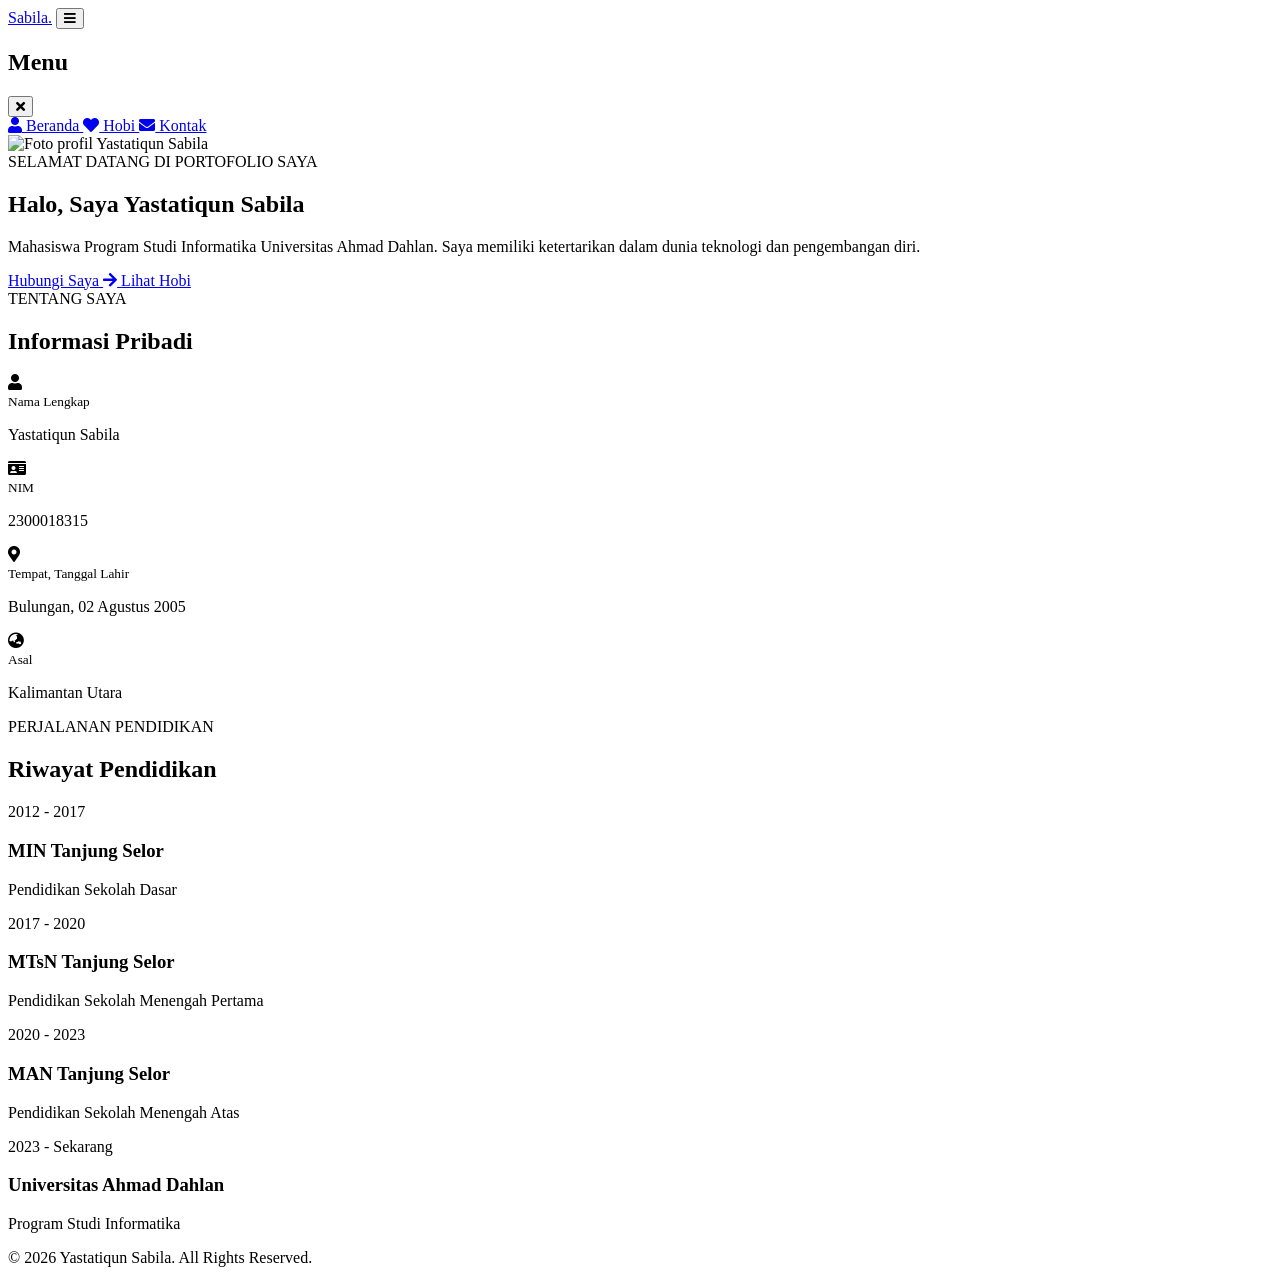
==== index.html @ 9fd05438 "Update index.html" ====
<!DOCTYPE html>
<html lang="id">
<head>
    <meta charset="UTF-8">
    <meta name="viewport" content="width=device-width, initial-scale=1.0">
    <title>Profil | Yastatiqun Sabila</title>
    <link rel="stylesheet" href="css projek.css">
    <link rel="stylesheet" href="https://cdnjs.cloudflare.com/ajax/libs/font-awesome/5.15.4/css/all.min.css">
</head>
<body>

<header class="header">
    <a href="index.html" class="logo">Sabila<span>.</span></a>

    <button class="btn" aria-label="Buka menu">
        <i class="fas fa-bars"></i>
    </button>
</header>

<aside class="sidebar">
    <div class="sidebar-title">
        <h2>Menu</h2>
        <button class="close-btn" aria-label="Tutup menu">
            <i class="fas fa-times"></i>
        </button>
    </div>

    <nav>
        <a href="index.html" class="active">
            <i class="fas fa-user"></i> Beranda
        </a>
        <a href="hobi.html">
            <i class="fas fa-heart"></i> Hobi
        </a>
        <a href="konten1.html">
            <i class="fas fa-envelope"></i> Kontak
        </a>
    </nav>
</aside>

<div class="overlay"></div>

<main class="container">

    <section class="profile-section">

        <div class="profile-image">
            <img src="WhatsApp Image 2024-04-21 at 17.39.31_b780ac91.jpg"
                 alt="Foto profil Yastatiqun Sabila">
        </div>

        <div class="profile-content">
            <span class="subtitle">SELAMAT DATANG DI PORTOFOLIO SAYA</span>

            <h1>Halo, Saya <span>Yastatiqun Sabila</span></h1>

            <p class="description">
                Mahasiswa Program Studi Informatika
                Universitas Ahmad Dahlan.
                Saya memiliki ketertarikan dalam dunia teknologi
                dan pengembangan diri.
            </p>

            <div class="profile-buttons">
                <a href="konten1.html" class="primary-btn">
                    Hubungi Saya <i class="fas fa-arrow-right"></i>
                </a>
                <a href="hobi.html" class="secondary-btn">
                    Lihat Hobi
                </a>
            </div>
        </div>

    </section>

    <section class="about-section">
        <div class="section-heading">
            <span>TENTANG SAYA</span>
            <h2>Informasi Pribadi</h2>
        </div>

        <div class="info-grid">

            <div class="info-card">
                <i class="fas fa-user"></i>
                <div>
                    <small>Nama Lengkap</small>
                    <p>Yastatiqun Sabila</p>
                </div>
            </div>

            <div class="info-card">
                <i class="fas fa-id-card"></i>
                <div>
                    <small>NIM</small>
                    <p>2300018315</p>
                </div>
            </div>

            <div class="info-card">
                <i class="fas fa-map-marker-alt"></i>
                <div>
                    <small>Tempat, Tanggal Lahir</small>
                    <p>Bulungan, 02 Agustus 2005</p>
                </div>
            </div>

            <div class="info-card">
                <i class="fas fa-globe-asia"></i>
                <div>
                    <small>Asal</small>
                    <p>Kalimantan Utara</p>
                </div>
            </div>

        </div>
    </section>

    <section class="education-section">
        <div class="section-heading">
            <span>PERJALANAN PENDIDIKAN</span>
            <h2>Riwayat Pendidikan</h2>
        </div>

        <div class="timeline">

            <div class="timeline-item">
                <span>2012 - 2017</span>
                <h3>MIN Tanjung Selor</h3>
                <p>Pendidikan Sekolah Dasar</p>
            </div>

            <div class="timeline-item">
                <span>2017 - 2020</span>
                <h3>MTsN Tanjung Selor</h3>
                <p>Pendidikan Sekolah Menengah Pertama</p>
            </div>

            <div class="timeline-item">
                <span>2020 - 2023</span>
                <h3>MAN Tanjung Selor</h3>
                <p>Pendidikan Sekolah Menengah Atas</p>
            </div>

            <div class="timeline-item">
                <span>2023 - Sekarang</span>
                <h3>Universitas Ahmad Dahlan</h3>
                <p>Program Studi Informatika</p>
            </div>

        </div>
    </section>

</main>

<footer class="footer">
    <p>© 2026 Yastatiqun Sabila. All Rights Reserved.</p>
</footer>

<script src="projek.js"></script>
</body>
</html>
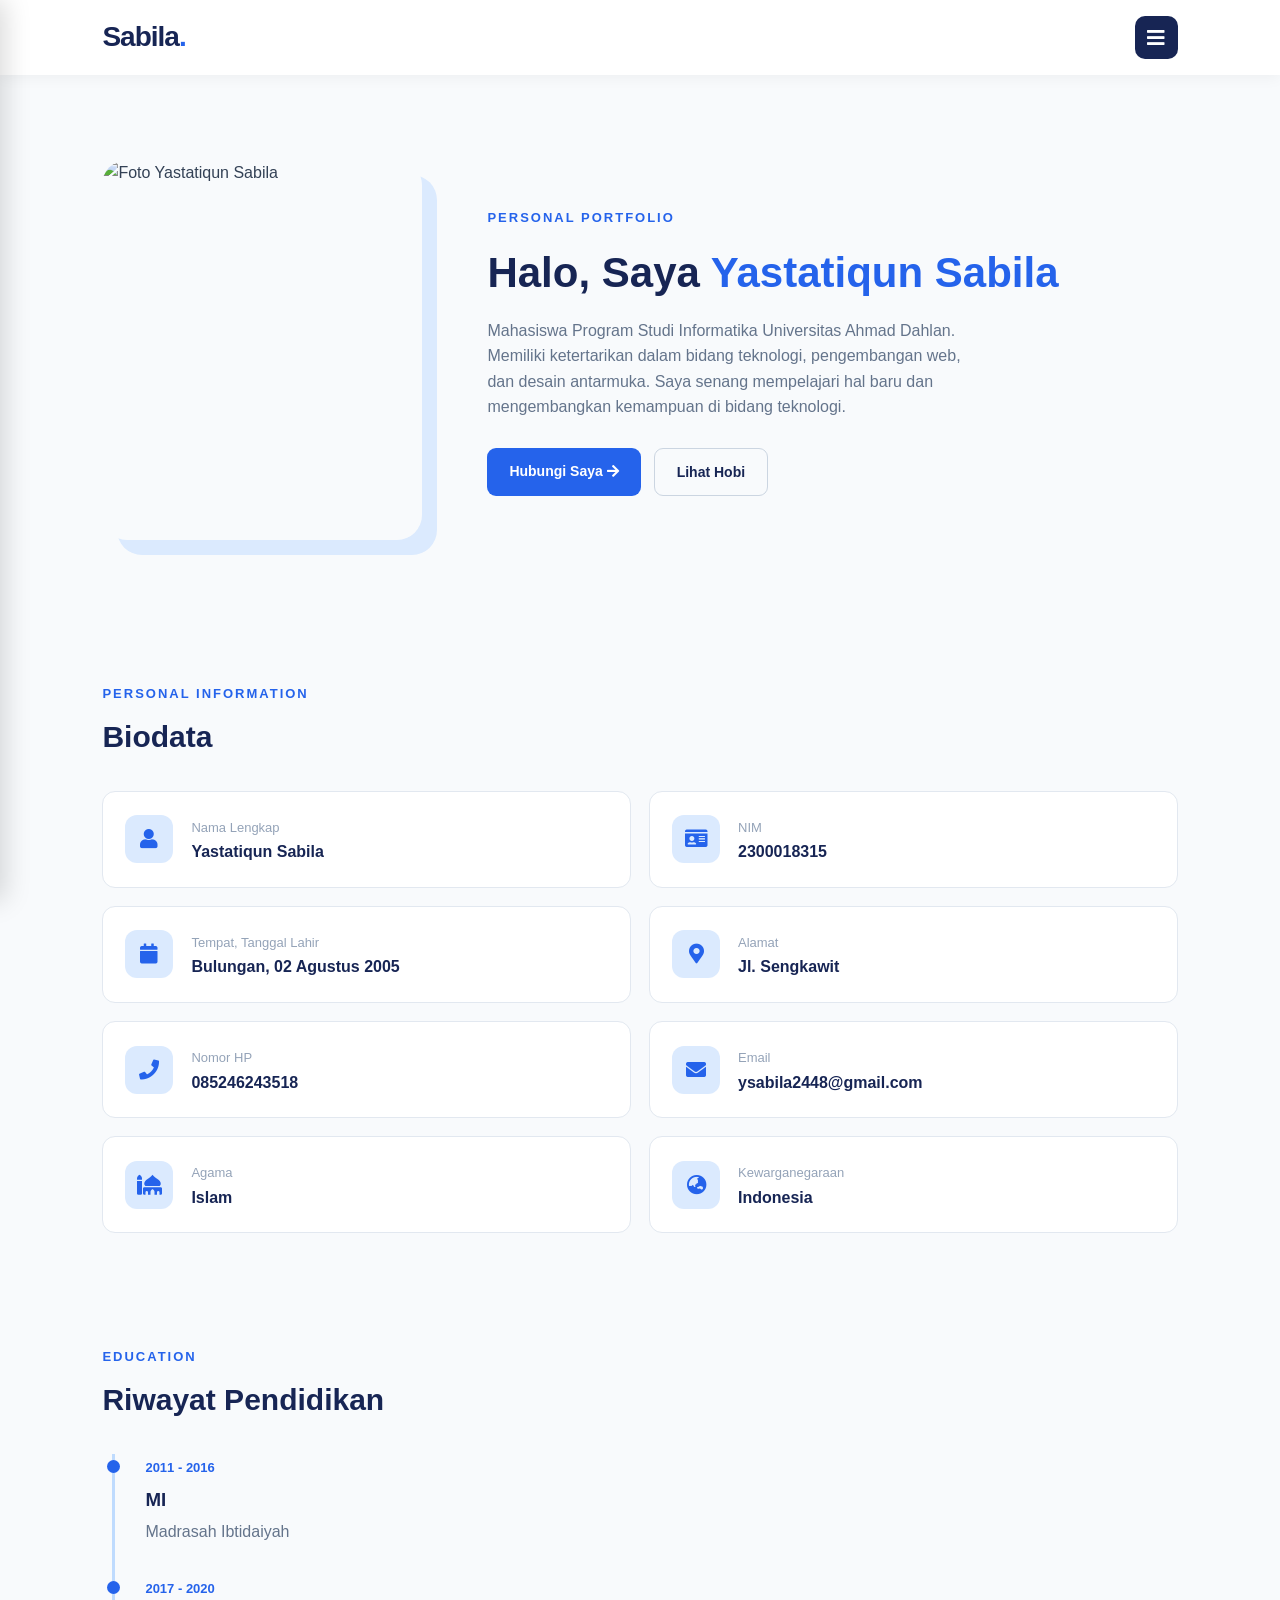
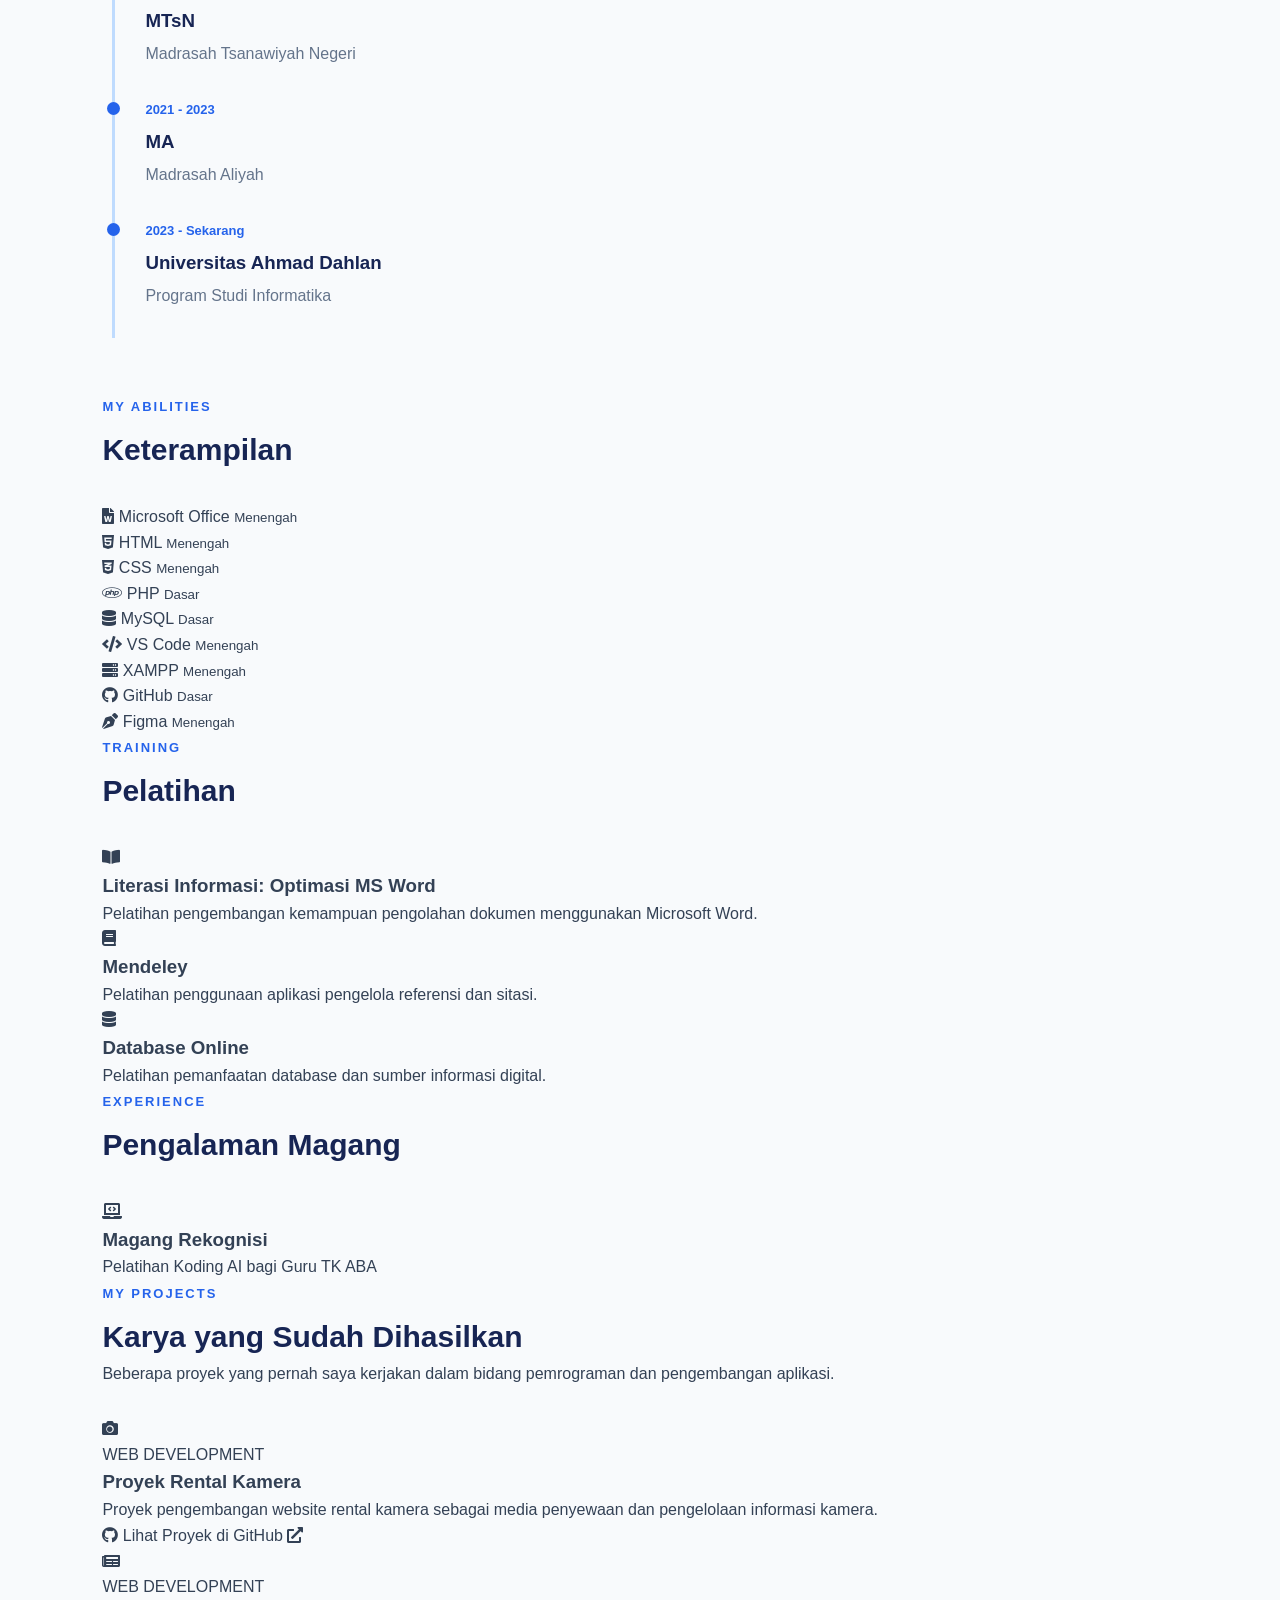
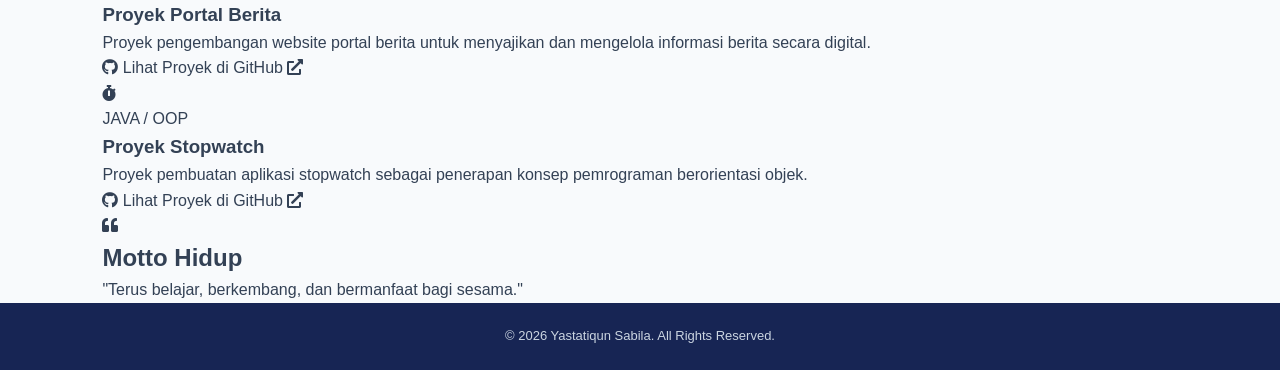
==== commit 88f88fa4: "Update index.html" ====
--- a/index.html
+++ b/index.html
@@ -4,12 +4,14 @@
 <head>
     <meta charset="UTF-8">
     <meta name="viewport" content="width=device-width, initial-scale=1.0">
-    <title>Profil | Yastatiqun Sabila</title>
+    <title>Portofolio | Yastatiqun Sabila</title>
+
     <link rel="stylesheet" href="css projek.css">
     <link rel="stylesheet" href="https://cdnjs.cloudflare.com/ajax/libs/font-awesome/5.15.4/css/all.min.css">
 </head>
 <body>
 
+<!-- HEADER -->
 <header class="header">
     <a href="index.html" class="logo">Sabila<span>.</span></a>
 
@@ -18,6 +20,7 @@
     </button>
 </header>
 
+<!-- SIDEBAR -->
 <aside class="sidebar">
     <div class="sidebar-title">
         <h2>Menu</h2>
@@ -30,9 +33,11 @@
         <a href="index.html" class="active">
             <i class="fas fa-user"></i> Beranda
         </a>
+
         <a href="hobi.html">
             <i class="fas fa-heart"></i> Hobi
         </a>
+
         <a href="konten1.html">
             <i class="fas fa-envelope"></i> Kontak
         </a>
@@ -43,41 +48,48 @@
 
 <main class="container">
 
+    <!-- PROFIL UTAMA -->
     <section class="profile-section">
 
         <div class="profile-image">
             <img src="WhatsApp Image 2024-04-21 at 17.39.31_b780ac91.jpg"
-                 alt="Foto profil Yastatiqun Sabila">
+                 alt="Foto Yastatiqun Sabila">
         </div>
 
         <div class="profile-content">
-            <span class="subtitle">SELAMAT DATANG DI PORTOFOLIO SAYA</span>
+
+            <span class="subtitle">PERSONAL PORTFOLIO</span>
 
             <h1>Halo, Saya <span>Yastatiqun Sabila</span></h1>
 
             <p class="description">
                 Mahasiswa Program Studi Informatika
-                Universitas Ahmad Dahlan.
-                Saya memiliki ketertarikan dalam dunia teknologi
-                dan pengembangan diri.
+                Universitas Ahmad Dahlan. Memiliki ketertarikan
+                dalam bidang teknologi, pengembangan web,
+                dan desain antarmuka. Saya senang mempelajari
+                hal baru dan mengembangkan kemampuan di bidang teknologi.
             </p>
 
             <div class="profile-buttons">
                 <a href="konten1.html" class="primary-btn">
                     Hubungi Saya <i class="fas fa-arrow-right"></i>
                 </a>
+
                 <a href="hobi.html" class="secondary-btn">
                     Lihat Hobi
                 </a>
             </div>
-        </div>
-
-    </section>
-
+
+        </div>
+    </section>
+
+
+    <!-- BIODATA -->
     <section class="about-section">
-        <div class="section-heading">
-            <span>TENTANG SAYA</span>
-            <h2>Informasi Pribadi</h2>
+
+        <div class="section-heading">
+            <span>PERSONAL INFORMATION</span>
+            <h2>Biodata</h2>
         </div>
 
         <div class="info-grid">
@@ -99,7 +111,7 @@
             </div>
 
             <div class="info-card">
-                <i class="fas fa-map-marker-alt"></i>
+                <i class="fas fa-calendar"></i>
                 <div>
                     <small>Tempat, Tanggal Lahir</small>
                     <p>Bulungan, 02 Agustus 2005</p>
@@ -107,40 +119,75 @@
             </div>
 
             <div class="info-card">
+                <i class="fas fa-map-marker-alt"></i>
+                <div>
+                    <small>Alamat</small>
+                    <p>Jl. Sengkawit</p>
+                </div>
+            </div>
+
+            <div class="info-card">
+                <i class="fas fa-phone"></i>
+                <div>
+                    <small>Nomor HP</small>
+                    <p>085246243518</p>
+                </div>
+            </div>
+
+            <div class="info-card">
+                <i class="fas fa-envelope"></i>
+                <div>
+                    <small>Email</small>
+                    <p>ysabila2448@gmail.com</p>
+                </div>
+            </div>
+
+            <div class="info-card">
+                <i class="fas fa-mosque"></i>
+                <div>
+                    <small>Agama</small>
+                    <p>Islam</p>
+                </div>
+            </div>
+
+            <div class="info-card">
                 <i class="fas fa-globe-asia"></i>
                 <div>
-                    <small>Asal</small>
-                    <p>Kalimantan Utara</p>
-                </div>
-            </div>
-
-        </div>
-    </section>
-
+                    <small>Kewarganegaraan</small>
+                    <p>Indonesia</p>
+                </div>
+            </div>
+
+        </div>
+    </section>
+
+
+    <!-- RIWAYAT PENDIDIKAN -->
     <section class="education-section">
-        <div class="section-heading">
-            <span>PERJALANAN PENDIDIKAN</span>
+
+        <div class="section-heading">
+            <span>EDUCATION</span>
             <h2>Riwayat Pendidikan</h2>
         </div>
 
         <div class="timeline">
 
             <div class="timeline-item">
-                <span>2012 - 2017</span>
-                <h3>MIN Tanjung Selor</h3>
-                <p>Pendidikan Sekolah Dasar</p>
+                <span>2011 - 2016</span>
+                <h3>MI</h3>
+                <p>Madrasah Ibtidaiyah</p>
             </div>
 
             <div class="timeline-item">
                 <span>2017 - 2020</span>
-                <h3>MTsN Tanjung Selor</h3>
-                <p>Pendidikan Sekolah Menengah Pertama</p>
+                <h3>MTsN</h3>
+                <p>Madrasah Tsanawiyah Negeri</p>
             </div>
 
             <div class="timeline-item">
-                <span>2020 - 2023</span>
-                <h3>MAN Tanjung Selor</h3>
-                <p>Pendidikan Sekolah Menengah Atas</p>
+                <span>2021 - 2023</span>
+                <h3>MA</h3>
+                <p>Madrasah Aliyah</p>
             </div>
 
             <div class="timeline-item">
@@ -152,12 +199,280 @@
         </div>
     </section>
 
+
+    <!-- KETERAMPILAN -->
+    <section class="cv-section">
+
+        <div class="section-heading">
+            <span>MY ABILITIES</span>
+            <h2>Keterampilan</h2>
+        </div>
+
+        <div class="skill-grid">
+
+            <div class="skill-item">
+                <i class="fas fa-file-word"></i>
+                <span>Microsoft Office</span>
+                <small>Menengah</small>
+            </div>
+
+            <div class="skill-item">
+                <i class="fab fa-html5"></i>
+                <span>HTML</span>
+                <small>Menengah</small>
+            </div>
+
+            <div class="skill-item">
+                <i class="fab fa-css3-alt"></i>
+                <span>CSS</span>
+                <small>Menengah</small>
+            </div>
+
+            <div class="skill-item">
+                <i class="fab fa-php"></i>
+                <span>PHP</span>
+                <small>Dasar</small>
+            </div>
+
+            <div class="skill-item">
+                <i class="fas fa-database"></i>
+                <span>MySQL</span>
+                <small>Dasar</small>
+            </div>
+
+            <div class="skill-item">
+                <i class="fas fa-code"></i>
+                <span>VS Code</span>
+                <small>Menengah</small>
+            </div>
+
+            <div class="skill-item">
+                <i class="fas fa-server"></i>
+                <span>XAMPP</span>
+                <small>Menengah</small>
+            </div>
+
+            <div class="skill-item">
+                <i class="fab fa-github"></i>
+                <span>GitHub</span>
+                <small>Dasar</small>
+            </div>
+
+            <div class="skill-item">
+                <i class="fas fa-pen-nib"></i>
+                <span>Figma</span>
+                <small>Menengah</small>
+            </div>
+
+        </div>
+    </section>
+
+
+    <!-- PELATIHAN -->
+    <section class="cv-section">
+
+        <div class="section-heading">
+            <span>TRAINING</span>
+            <h2>Pelatihan</h2>
+        </div>
+
+        <div class="experience-list">
+
+            <div class="experience-card">
+                <i class="fas fa-book-open"></i>
+                <div>
+                    <h3>Literasi Informasi: Optimasi MS Word</h3>
+                    <p>
+                        Pelatihan pengembangan kemampuan
+                        pengolahan dokumen menggunakan Microsoft Word.
+                    </p>
+                </div>
+            </div>
+
+            <div class="experience-card">
+                <i class="fas fa-book"></i>
+                <div>
+                    <h3>Mendeley</h3>
+                    <p>
+                        Pelatihan penggunaan aplikasi pengelola
+                        referensi dan sitasi.
+                    </p>
+                </div>
+            </div>
+
+            <div class="experience-card">
+                <i class="fas fa-database"></i>
+                <div>
+                    <h3>Database Online</h3>
+                    <p>
+                        Pelatihan pemanfaatan database
+                        dan sumber informasi digital.
+                    </p>
+                </div>
+            </div>
+
+        </div>
+    </section>
+
+
+    <!-- PENGALAMAN MAGANG -->
+    <section class="cv-section">
+
+        <div class="section-heading">
+            <span>EXPERIENCE</span>
+            <h2>Pengalaman Magang</h2>
+        </div>
+
+        <div class="experience-card">
+            <i class="fas fa-laptop-code"></i>
+
+            <div>
+                <h3>Magang Rekognisi</h3>
+                <p>Pelatihan Koding AI bagi Guru TK ABA</p>
+            </div>
+        </div>
+
+    </section>
+
+
+    <!-- KARYA DAN PROYEK -->
+    <section class="cv-section">
+
+        <div class="section-heading">
+            <span>MY PROJECTS</span>
+            <h2>Karya yang Sudah Dihasilkan</h2>
+            <p>
+                Beberapa proyek yang pernah saya kerjakan
+                dalam bidang pemrograman dan pengembangan aplikasi.
+            </p>
+        </div>
+
+        <div class="project-grid">
+
+            <!-- RENTAL KAMERA -->
+            <div class="project-card">
+
+                <div class="project-icon">
+                    <i class="fas fa-camera"></i>
+                </div>
+
+                <span class="project-category">
+                    WEB DEVELOPMENT
+                </span>
+
+                <h3>Proyek Rental Kamera</h3>
+
+                <p>
+                    Proyek pengembangan website rental kamera
+                    sebagai media penyewaan dan pengelolaan
+                    informasi kamera.
+                </p>
+
+                <a href="https://github.com/Sabila2884/PROJEK_RENTAL_KAMERA_RESPONSIPWEB.git"
+                   target="_blank"
+                   rel="noopener noreferrer"
+                   class="project-link">
+
+                    <i class="fab fa-github"></i>
+                    Lihat Proyek di GitHub
+                    <i class="fas fa-external-link-alt"></i>
+
+                </a>
+
+            </div>
+
+
+            <!-- PORTAL BERITA -->
+            <div class="project-card">
+
+                <div class="project-icon">
+                    <i class="fas fa-newspaper"></i>
+                </div>
+
+                <span class="project-category">
+                    WEB DEVELOPMENT
+                </span>
+
+                <h3>Proyek Portal Berita</h3>
+
+                <p>
+                    Proyek pengembangan website portal berita
+                    untuk menyajikan dan mengelola informasi
+                    berita secara digital.
+                </p>
+
+                <a href="https://github.com/Sabila2884/PROJEK_PORTAL_BERITA-RESPONSI_PWD-.git"
+                   target="_blank"
+                   rel="noopener noreferrer"
+                   class="project-link">
+
+                    <i class="fab fa-github"></i>
+                    Lihat Proyek di GitHub
+                    <i class="fas fa-external-link-alt"></i>
+
+                </a>
+
+            </div>
+
+
+            <!-- STOPWATCH -->
+            <div class="project-card">
+
+                <div class="project-icon">
+                    <i class="fas fa-stopwatch"></i>
+                </div>
+
+                <span class="project-category">
+                    JAVA / OOP
+                </span>
+
+                <h3>Proyek Stopwatch</h3>
+
+                <p>
+                    Proyek pembuatan aplikasi stopwatch
+                    sebagai penerapan konsep pemrograman
+                    berorientasi objek.
+                </p>
+
+                <a href="https://github.com/Sabila2884/Tugas-Projek-PBO_Yastatiqun-Sabila_2300018315.git"
+                   target="_blank"
+                   rel="noopener noreferrer"
+                   class="project-link">
+
+                    <i class="fab fa-github"></i>
+                    Lihat Proyek di GitHub
+                    <i class="fas fa-external-link-alt"></i>
+
+                </a>
+
+            </div>
+
+        </div>
+    </section>
+
+
+    <!-- MOTTO HIDUP -->
+    <section class="motto-section">
+
+        <i class="fas fa-quote-left"></i>
+
+        <h2>Motto Hidup</h2>
+
+        <p>
+            "Terus belajar, berkembang, dan bermanfaat bagi sesama."
+        </p>
+
+    </section>
+
 </main>
 
+
+<!-- FOOTER -->
 <footer class="footer">
     <p>© 2026 Yastatiqun Sabila. All Rights Reserved.</p>
 </footer>
 
 <script src="projek.js"></script>
+
 </body>
 </html>
--- a/css projek.css
+++ b/css projek.css
@@ -0,0 +1,612 @@
+
+/* =========================
+   GLOBAL STYLE
+========================= */
+
+* {
+    margin: 0;
+    padding: 0;
+    box-sizing: border-box;
+}
+
+html {
+    scroll-behavior: smooth;
+}
+
+body {
+    font-family: 'Segoe UI', Arial, sans-serif;
+    background: #f8fafc;
+    color: #334155;
+    line-height: 1.6;
+}
+
+a {
+    text-decoration: none;
+    color: inherit;
+}
+
+button {
+    font: inherit;
+}
+
+/* =========================
+   HEADER
+========================= */
+
+.header {
+    width: 100%;
+    height: 75px;
+    padding: 0 8%;
+    display: flex;
+    justify-content: space-between;
+    align-items: center;
+    background: #ffffff;
+    box-shadow: 0 2px 15px rgba(0,0,0,0.05);
+    position: sticky;
+    top: 0;
+    z-index: 100;
+}
+
+.logo {
+    font-size: 28px;
+    font-weight: 800;
+    color: #172554;
+    letter-spacing: -1px;
+}
+
+.logo span {
+    color: #2563eb;
+}
+
+.btn {
+    width: 43px;
+    height: 43px;
+    border: none;
+    border-radius: 10px;
+    background: #172554;
+    color: white;
+    font-size: 20px;
+    cursor: pointer;
+    transition: 0.3s;
+}
+
+.btn:hover {
+    background: #2563eb;
+}
+
+/* =========================
+   SIDEBAR
+========================= */
+
+.sidebar {
+    position: fixed;
+    top: 0;
+    left: -280px;
+    width: 280px;
+    height: 100vh;
+    background: #172554;
+    color: white;
+    z-index: 200;
+    padding: 30px 22px;
+    transition: 0.35s ease;
+    box-shadow: 5px 0 25px rgba(0,0,0,0.15);
+}
+
+.sidebar.show {
+    left: 0;
+}
+
+.sidebar-title {
+    display: flex;
+    justify-content: space-between;
+    align-items: center;
+    margin-bottom: 40px;
+}
+
+.sidebar-title h2 {
+    font-size: 24px;
+}
+
+.close-btn {
+    border: none;
+    background: transparent;
+    color: white;
+    font-size: 23px;
+    cursor: pointer;
+}
+
+.sidebar nav {
+    display: flex;
+    flex-direction: column;
+    gap: 12px;
+}
+
+.sidebar nav a {
+    padding: 14px 16px;
+    border-radius: 10px;
+    color: #dbeafe;
+    font-size: 16px;
+    transition: 0.3s;
+}
+
+.sidebar nav a i {
+    width: 28px;
+}
+
+.sidebar nav a:hover,
+.sidebar nav a.active {
+    background: #2563eb;
+    color: white;
+}
+
+.overlay {
+    position: fixed;
+    inset: 0;
+    background: rgba(15,23,42,0.5);
+    z-index: 150;
+    opacity: 0;
+    visibility: hidden;
+    transition: 0.3s;
+}
+
+.overlay.show {
+    opacity: 1;
+    visibility: visible;
+}
+
+/* =========================
+   MAIN CONTAINER
+========================= */
+
+.container {
+    max-width: 1150px;
+    width: 84%;
+    margin: auto;
+    min-height: calc(100vh - 145px);
+}
+
+/* =========================
+   PROFILE
+========================= */
+
+.profile-section {
+    display: flex;
+    align-items: center;
+    gap: 65px;
+    padding: 85px 0;
+}
+
+.profile-image {
+    width: 320px;
+    height: 380px;
+    flex-shrink: 0;
+    border-radius: 25px;
+    overflow: hidden;
+    box-shadow: 15px 15px 0 #dbeafe;
+}
+
+.profile-image img {
+    width: 100%;
+    height: 100%;
+    object-fit: cover;
+    object-position: center;
+}
+
+.subtitle,
+.section-heading span,
+.page-heading span {
+    font-size: 13px;
+    font-weight: 700;
+    letter-spacing: 2px;
+    color: #2563eb;
+}
+
+.profile-content h1 {
+    font-size: 42px;
+    color: #172554;
+    line-height: 1.25;
+    margin: 18px 0;
+}
+
+.profile-content h1 span {
+    color: #2563eb;
+}
+
+.description {
+    color: #64748b;
+    font-size: 16px;
+    max-width: 500px;
+    margin-bottom: 28px;
+}
+
+.profile-buttons {
+    display: flex;
+    gap: 13px;
+    flex-wrap: wrap;
+}
+
+.primary-btn,
+.secondary-btn {
+    padding: 12px 22px;
+    border-radius: 9px;
+    font-size: 14px;
+    font-weight: 600;
+    transition: 0.3s;
+}
+
+.primary-btn {
+    background: #2563eb;
+    color: white;
+}
+
+.primary-btn:hover {
+    background: #172554;
+    transform: translateY(-3px);
+}
+
+.secondary-btn {
+    border: 1px solid #cbd5e1;
+    color: #172554;
+}
+
+.secondary-btn:hover {
+    background: #dbeafe;
+}
+
+/* =========================
+   ABOUT / INFORMATION
+========================= */
+
+.about-section,
+.education-section {
+    padding: 55px 0;
+}
+
+.section-heading {
+    margin-bottom: 30px;
+}
+
+.section-heading h2 {
+    color: #172554;
+    font-size: 30px;
+    margin-top: 7px;
+}
+
+.info-grid {
+    display: grid;
+    grid-template-columns: repeat(2, 1fr);
+    gap: 18px;
+}
+
+.info-card {
+    background: white;
+    border: 1px solid #e2e8f0;
+    border-radius: 13px;
+    padding: 22px;
+    display: flex;
+    align-items: center;
+    gap: 18px;
+    transition: 0.3s;
+}
+
+.info-card:hover {
+    transform: translateY(-4px);
+    box-shadow: 0 8px 25px rgba(0,0,0,0.06);
+}
+
+.info-card i {
+    width: 48px;
+    height: 48px;
+    background: #dbeafe;
+    color: #2563eb;
+    display: flex;
+    align-items: center;
+    justify-content: center;
+    border-radius: 12px;
+    font-size: 20px;
+    flex-shrink: 0;
+}
+
+.info-card small {
+    color: #94a3b8;
+    font-size: 13px;
+}
+
+.info-card p {
+    color: #172554;
+    font-weight: 600;
+}
+
+/* =========================
+   EDUCATION TIMELINE
+========================= */
+
+.timeline {
+    border-left: 3px solid #bfdbfe;
+    margin-left: 10px;
+    padding-left: 30px;
+}
+
+.timeline-item {
+    position: relative;
+    padding-bottom: 30px;
+}
+
+.timeline-item::before {
+    content: "";
+    position: absolute;
+    width: 13px;
+    height: 13px;
+    background: #2563eb;
+    border-radius: 50%;
+    left: -38px;
+    top: 6px;
+}
+
+.timeline-item span {
+    color: #2563eb;
+    font-size: 13px;
+    font-weight: 700;
+}
+
+.timeline-item h3 {
+    color: #172554;
+    margin: 5px 0;
+}
+
+.timeline-item p {
+    color: #64748b;
+}
+
+/* =========================
+   PAGE HEADING
+========================= */
+
+.page-heading {
+    text-align: center;
+    padding: 75px 0 45px;
+}
+
+.page-heading h1 {
+    font-size: 38px;
+    color: #172554;
+    margin: 10px 0;
+}
+
+.page-heading p {
+    color: #64748b;
+    max-width: 550px;
+    margin: auto;
+}
+
+/* =========================
+   HOBBY CARDS
+========================= */
+
+.hobby-grid {
+    display: grid;
+    grid-template-columns: repeat(2, 1fr);
+    gap: 25px;
+    padding-bottom: 70px;
+}
+
+.hobby-card {
+    background: white;
+    border-radius: 16px;
+    overflow: hidden;
+    border: 1px solid #e2e8f0;
+    transition: 0.3s;
+}
+
+.hobby-card:hover {
+    transform: translateY(-7px);
+    box-shadow: 0 15px 30px rgba(0,0,0,0.08);
+}
+
+.hobby-card img {
+    width: 100%;
+    height: 240px;
+    object-fit: cover;
+    display: block;
+}
+
+.hobby-content {
+    padding: 24px;
+}
+
+.hobby-content span {
+    color: #2563eb;
+    font-size: 13px;
+    font-weight: 700;
+}
+
+.hobby-content h2 {
+    color: #172554;
+    font-size: 22px;
+    margin: 8px 0;
+}
+
+.hobby-content p {
+    color: #64748b;
+    font-size: 14px;
+    margin-bottom: 18px;
+}
+
+.card-link {
+    color: #2563eb;
+    font-size: 14px;
+    font-weight: 600;
+}
+
+.card-link i {
+    margin-left: 6px;
+}
+
+/* =========================
+   CONTACT
+========================= */
+
+.contact-section {
+    padding-bottom: 100px;
+}
+
+.contact-grid {
+    display: grid;
+    grid-template-columns: repeat(2, 1fr);
+    gap: 25px;
+    max-width: 850px;
+    margin: 20px auto;
+}
+
+.contact-card {
+    background: white;
+    padding: 30px;
+    border-radius: 16px;
+    border: 1px solid #e2e8f0;
+    display: flex;
+    align-items: center;
+    gap: 20px;
+    transition: 0.3s;
+}
+
+.contact-card:hover {
+    transform: translateY(-6px);
+    box-shadow: 0 12px 30px rgba(0,0,0,0.07);
+}
+
+.contact-icon {
+    width: 65px;
+    height: 65px;
+    border-radius: 15px;
+    display: flex;
+    justify-content: center;
+    align-items: center;
+    font-size: 32px;
+    color: white;
+    flex-shrink: 0;
+}
+
+.instagram .contact-icon {
+    background: linear-gradient(45deg, #f09433, #dc2743, #bc1888);
+}
+
+.whatsapp .contact-icon {
+    background: #25d366;
+}
+
+.contact-card h2 {
+    color: #172554;
+    font-size: 20px;
+}
+
+.contact-card p {
+    font-size: 13px;
+    color: #64748b;
+    margin: 4px 0 10px;
+}
+
+.contact-card span {
+    color: #2563eb;
+    font-size: 13px;
+    font-weight: 600;
+}
+
+/* =========================
+   FOOTER
+========================= */
+
+.footer {
+    background: #172554;
+    color: #cbd5e1;
+    text-align: center;
+    padding: 23px 15px;
+    font-size: 13px;
+}
+
+/* =========================
+   RESPONSIVE DESIGN
+========================= */
+
+@media (max-width: 768px) {
+
+    .header {
+        padding: 0 6%;
+    }
+
+    .container {
+        width: 88%;
+    }
+
+    .profile-section {
+        flex-direction: column;
+        text-align: center;
+        padding: 55px 0;
+        gap: 35px;
+    }
+
+    .profile-image {
+        width: 230px;
+        height: 270px;
+    }
+
+    .profile-content h1 {
+        font-size: 32px;
+    }
+
+    .description {
+        margin-left: auto;
+        margin-right: auto;
+    }
+
+    .profile-buttons {
+        justify-content: center;
+    }
+
+    .info-grid {
+        grid-template-columns: 1fr;
+    }
+
+    .hobby-grid {
+        grid-template-columns: 1fr;
+    }
+
+    .contact-grid {
+        grid-template-columns: 1fr;
+    }
+
+    .page-heading {
+        padding: 55px 0 35px;
+    }
+
+    .page-heading h1 {
+        font-size: 30px;
+    }
+
+    .section-heading h2 {
+        font-size: 26px;
+    }
+}
+
+@media (max-width: 420px) {
+
+    .profile-content h1 {
+        font-size: 27px;
+    }
+
+    .profile-image {
+        width: 200px;
+        height: 240px;
+    }
+
+    .contact-card {
+        padding: 20px;
+        gap: 13px;
+    }
+
+    .contact-icon {
+        width: 53px;
+        height: 53px;
+        font-size: 26px;
+    }
+
+}
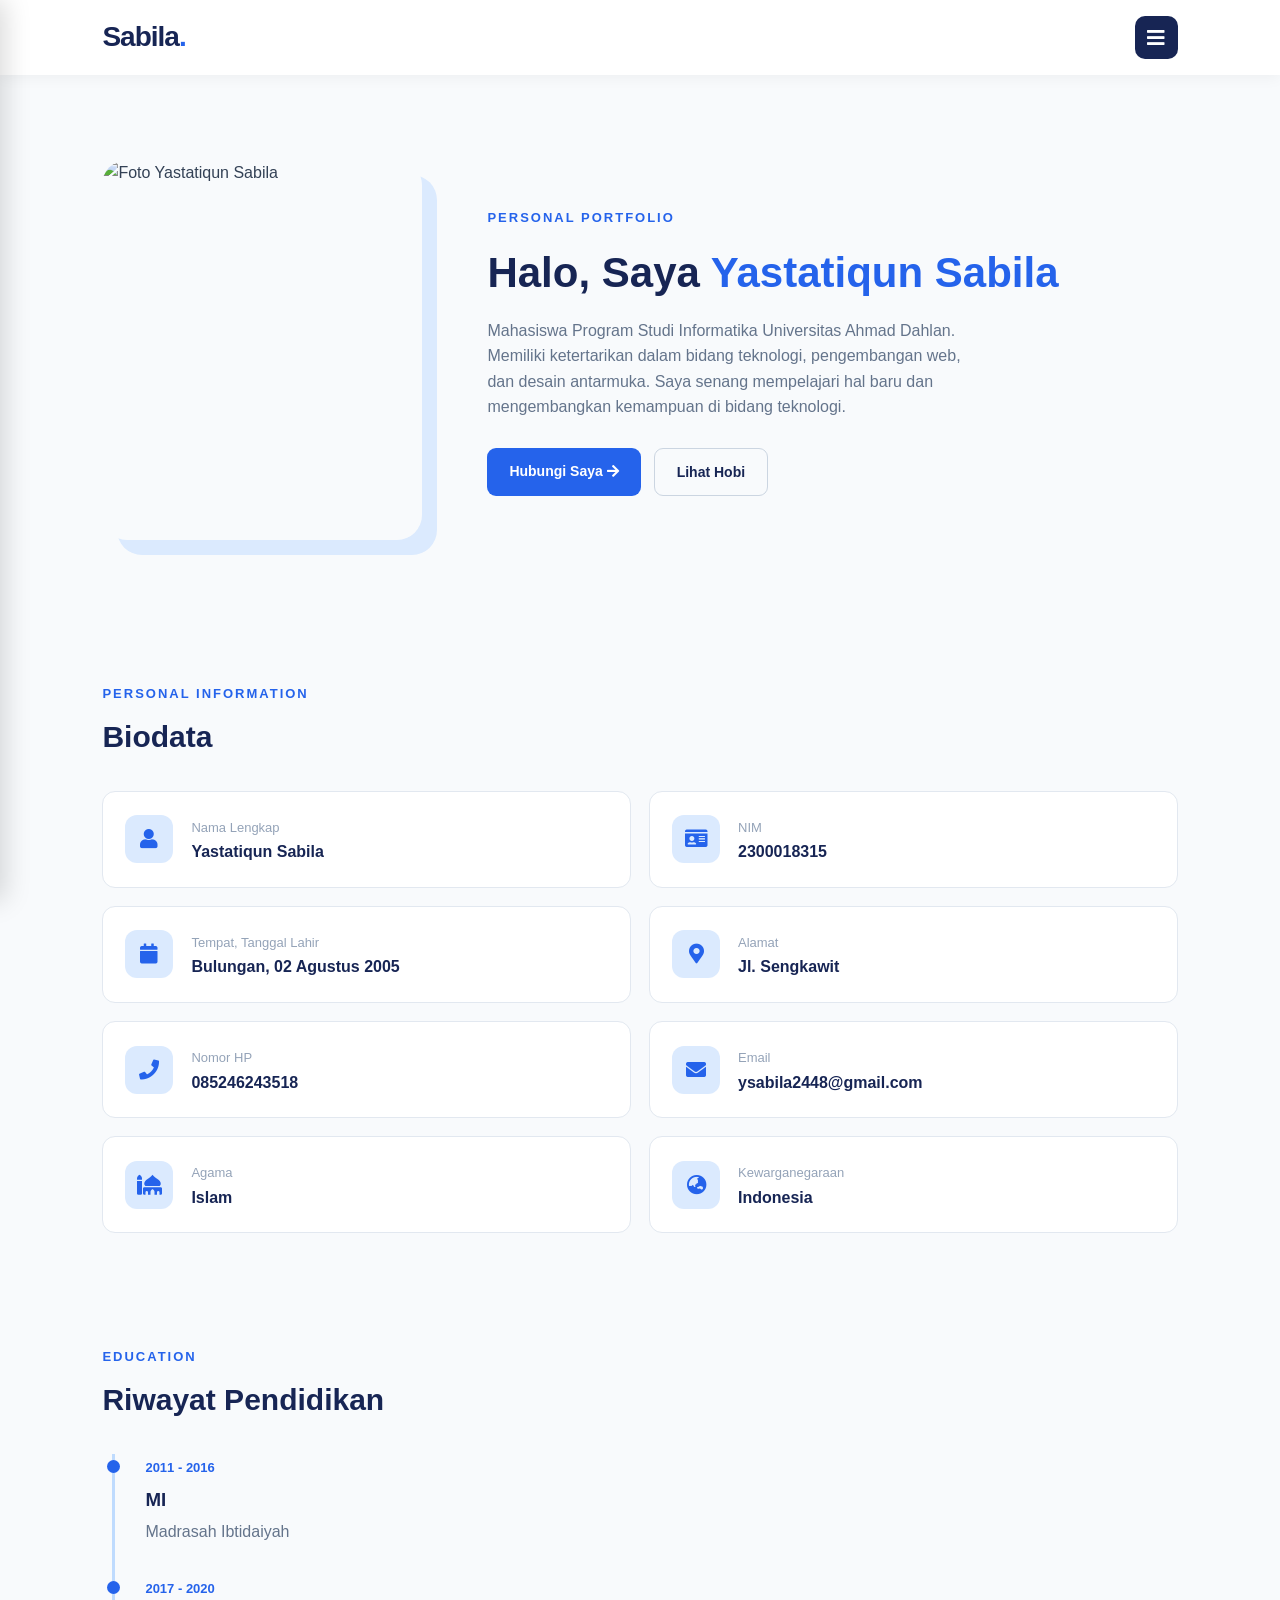
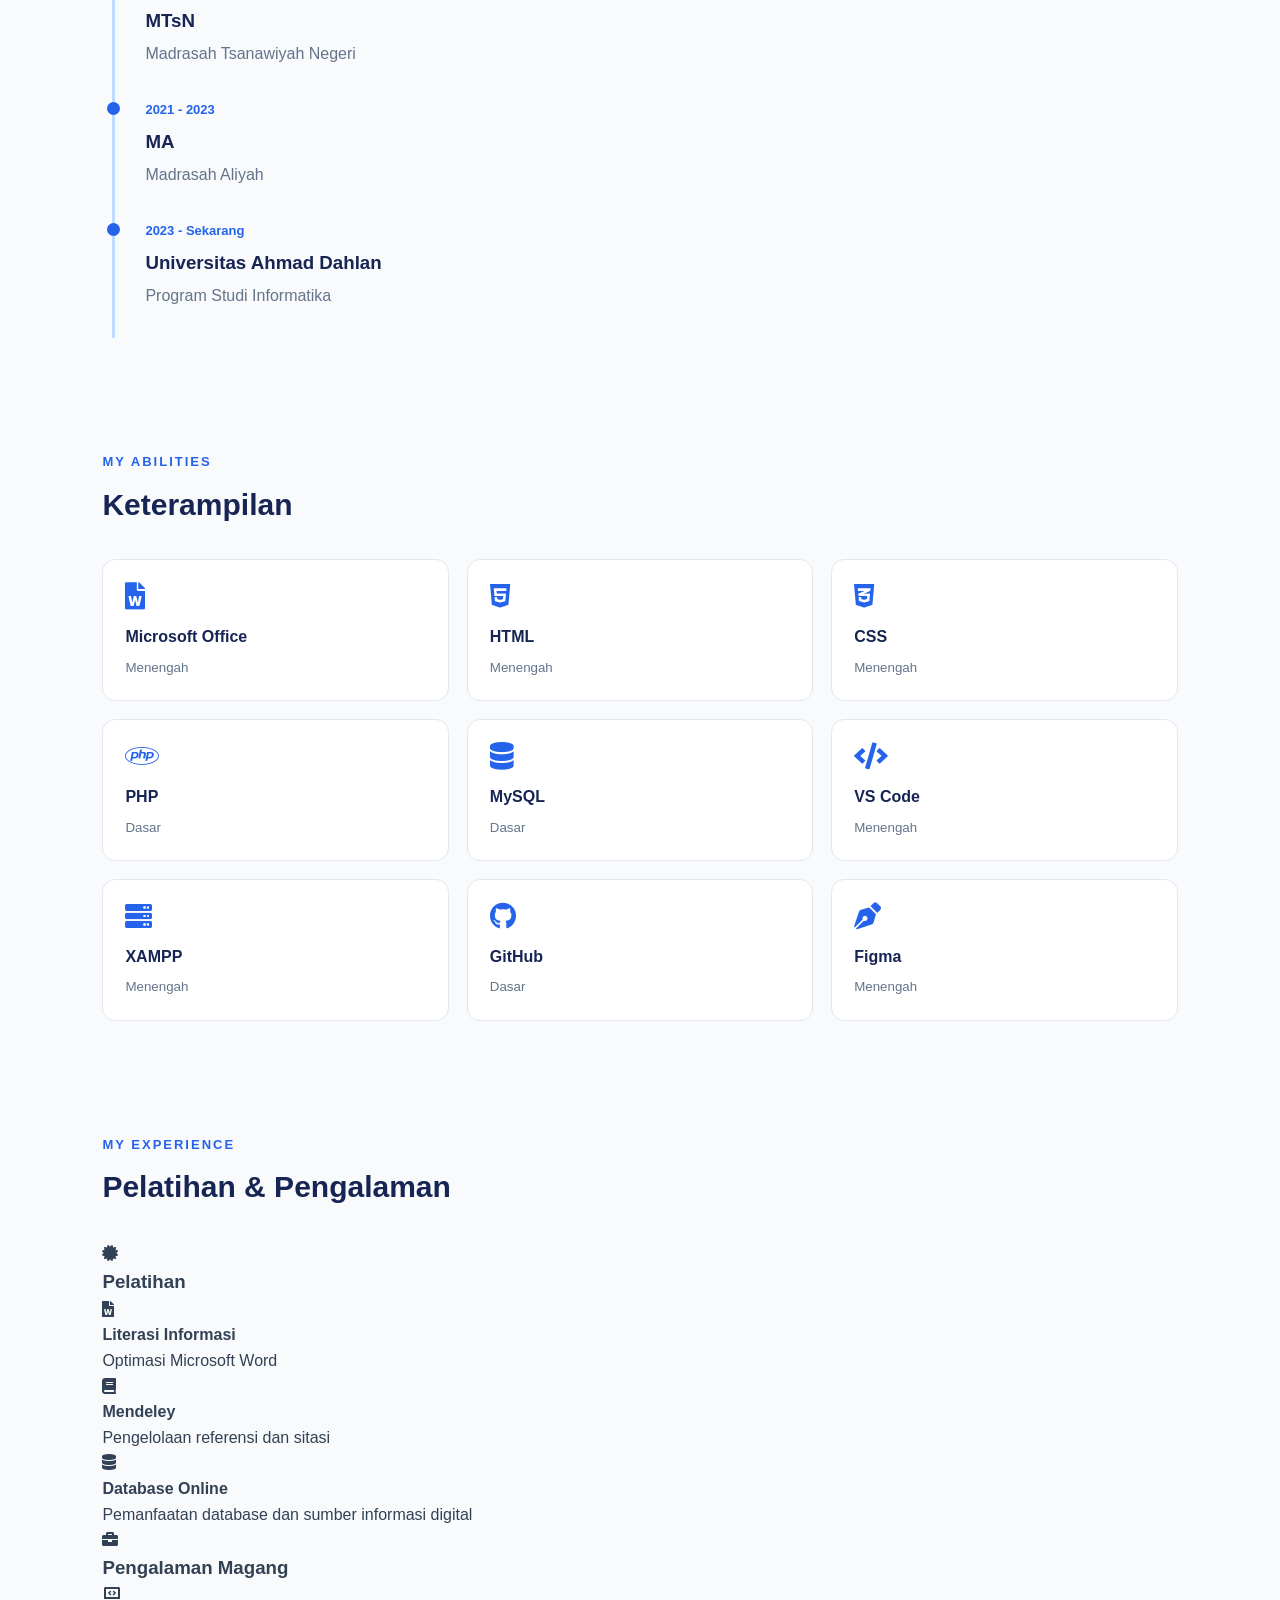
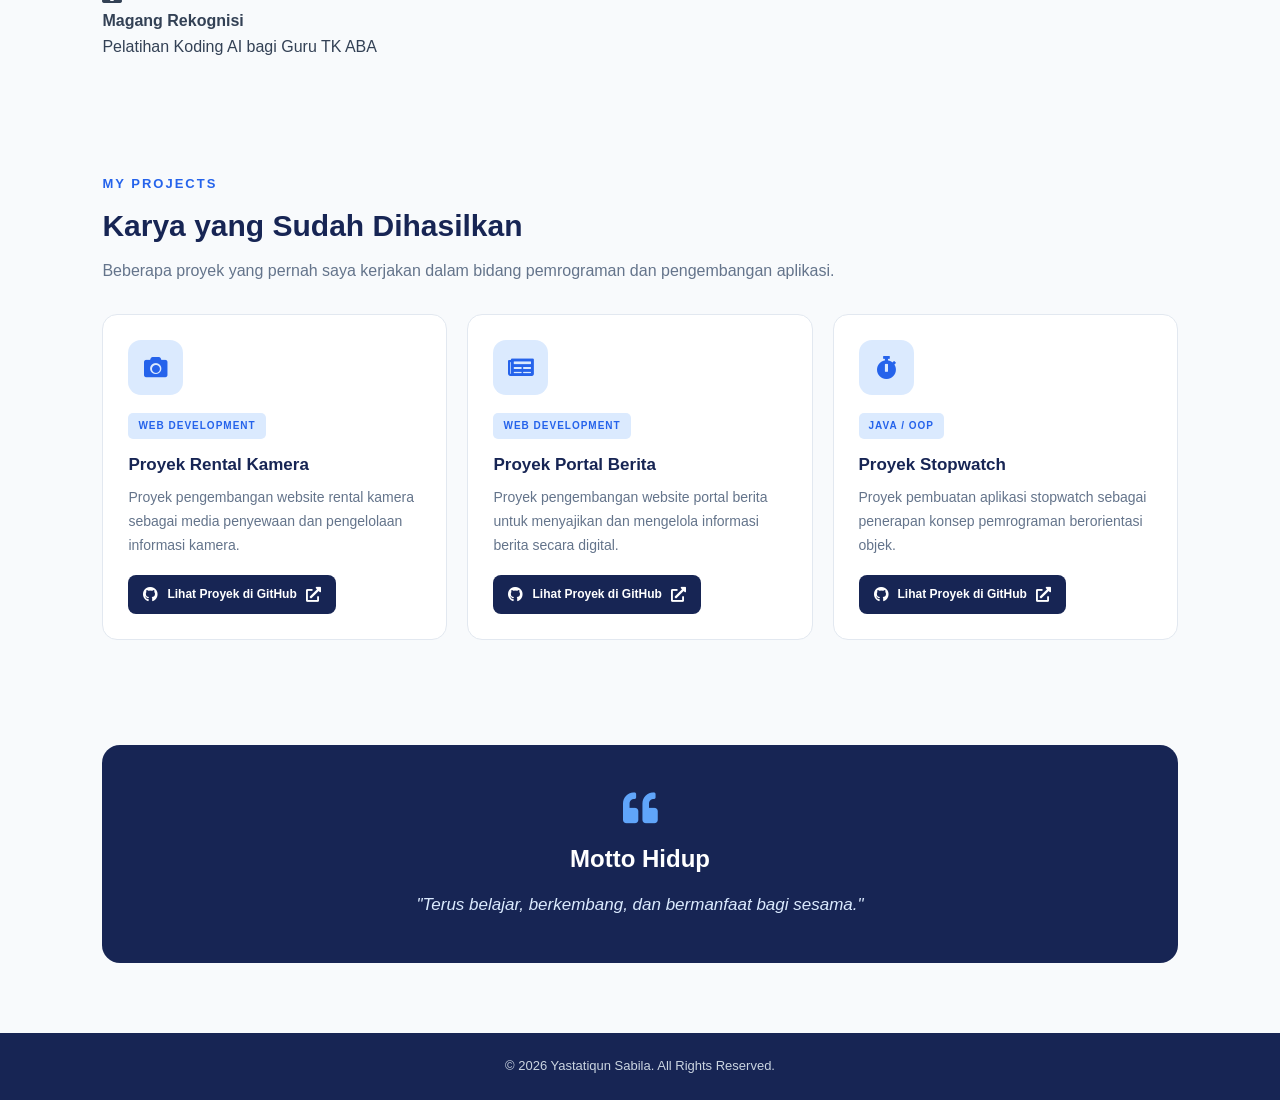
==== commit 349b55e5: "Update index.html" ====
--- a/index.html
+++ b/index.html
@@ -4,11 +4,14 @@
 <head>
     <meta charset="UTF-8">
     <meta name="viewport" content="width=device-width, initial-scale=1.0">
+
     <title>Portofolio | Yastatiqun Sabila</title>
 
     <link rel="stylesheet" href="css projek.css">
-    <link rel="stylesheet" href="https://cdnjs.cloudflare.com/ajax/libs/font-awesome/5.15.4/css/all.min.css">
+    <link rel="stylesheet"
+          href="https://cdnjs.cloudflare.com/ajax/libs/font-awesome/5.15.4/css/all.min.css">
 </head>
+
 <body>
 
 <!-- HEADER -->
@@ -20,10 +23,13 @@
     </button>
 </header>
 
+
 <!-- SIDEBAR -->
 <aside class="sidebar">
+
     <div class="sidebar-title">
         <h2>Menu</h2>
+
         <button class="close-btn" aria-label="Tutup menu">
             <i class="fas fa-times"></i>
         </button>
@@ -42,9 +48,11 @@
             <i class="fas fa-envelope"></i> Kontak
         </a>
     </nav>
+
 </aside>
 
 <div class="overlay"></div>
+
 
 <main class="container">
 
@@ -60,7 +68,10 @@
 
             <span class="subtitle">PERSONAL PORTFOLIO</span>
 
-            <h1>Halo, Saya <span>Yastatiqun Sabila</span></h1>
+            <h1>
+                Halo, Saya
+                <span>Yastatiqun Sabila</span>
+            </h1>
 
             <p class="description">
                 Mahasiswa Program Studi Informatika
@@ -71,16 +82,20 @@
             </p>
 
             <div class="profile-buttons">
+
                 <a href="konten1.html" class="primary-btn">
-                    Hubungi Saya <i class="fas fa-arrow-right"></i>
+                    Hubungi Saya
+                    <i class="fas fa-arrow-right"></i>
                 </a>
 
                 <a href="hobi.html" class="secondary-btn">
                     Lihat Hobi
                 </a>
-            </div>
-
-        </div>
+
+            </div>
+
+        </div>
+
     </section>
 
 
@@ -159,6 +174,7 @@
             </div>
 
         </div>
+
     </section>
 
 
@@ -197,6 +213,7 @@
             </div>
 
         </div>
+
     </section>
 
 
@@ -265,71 +282,93 @@
             </div>
 
         </div>
-    </section>
-
-
-    <!-- PELATIHAN -->
+
+    </section>
+
+
+    <!-- PELATIHAN DAN PENGALAMAN MAGANG -->
     <section class="cv-section">
 
         <div class="section-heading">
-            <span>TRAINING</span>
-            <h2>Pelatihan</h2>
-        </div>
-
-        <div class="experience-list">
-
-            <div class="experience-card">
-                <i class="fas fa-book-open"></i>
-                <div>
-                    <h3>Literasi Informasi: Optimasi MS Word</h3>
-                    <p>
-                        Pelatihan pengembangan kemampuan
-                        pengolahan dokumen menggunakan Microsoft Word.
-                    </p>
-                </div>
-            </div>
-
-            <div class="experience-card">
-                <i class="fas fa-book"></i>
-                <div>
-                    <h3>Mendeley</h3>
-                    <p>
-                        Pelatihan penggunaan aplikasi pengelola
-                        referensi dan sitasi.
-                    </p>
-                </div>
-            </div>
-
-            <div class="experience-card">
-                <i class="fas fa-database"></i>
-                <div>
-                    <h3>Database Online</h3>
-                    <p>
-                        Pelatihan pemanfaatan database
-                        dan sumber informasi digital.
-                    </p>
-                </div>
-            </div>
-
-        </div>
-    </section>
-
-
-    <!-- PENGALAMAN MAGANG -->
-    <section class="cv-section">
-
-        <div class="section-heading">
-            <span>EXPERIENCE</span>
-            <h2>Pengalaman Magang</h2>
-        </div>
-
-        <div class="experience-card">
-            <i class="fas fa-laptop-code"></i>
-
-            <div>
-                <h3>Magang Rekognisi</h3>
-                <p>Pelatihan Koding AI bagi Guru TK ABA</p>
-            </div>
+            <span>MY EXPERIENCE</span>
+            <h2>Pelatihan & Pengalaman</h2>
+        </div>
+
+        <div class="resume-grid">
+
+            <!-- KOLOM KIRI: PELATIHAN -->
+            <div class="resume-column">
+
+                <div class="resume-heading">
+                    <i class="fas fa-certificate"></i>
+                    <h3>Pelatihan</h3>
+                </div>
+
+                <div class="resume-item">
+
+                    <div class="resume-icon">
+                        <i class="fas fa-file-word"></i>
+                    </div>
+
+                    <div class="resume-content">
+                        <h4>Literasi Informasi</h4>
+                        <p>Optimasi Microsoft Word</p>
+                    </div>
+
+                </div>
+
+                <div class="resume-item">
+
+                    <div class="resume-icon">
+                        <i class="fas fa-book"></i>
+                    </div>
+
+                    <div class="resume-content">
+                        <h4>Mendeley</h4>
+                        <p>Pengelolaan referensi dan sitasi</p>
+                    </div>
+
+                </div>
+
+                <div class="resume-item">
+
+                    <div class="resume-icon">
+                        <i class="fas fa-database"></i>
+                    </div>
+
+                    <div class="resume-content">
+                        <h4>Database Online</h4>
+                        <p>Pemanfaatan database dan sumber informasi digital</p>
+                    </div>
+
+                </div>
+
+            </div>
+
+
+            <!-- KOLOM KANAN: PENGALAMAN MAGANG -->
+            <div class="resume-column">
+
+                <div class="resume-heading">
+                    <i class="fas fa-briefcase"></i>
+                    <h3>Pengalaman Magang</h3>
+                </div>
+
+                <div class="resume-item">
+
+                    <div class="resume-icon">
+                        <i class="fas fa-laptop-code"></i>
+                    </div>
+
+                    <div class="resume-content">
+                        <h4>Magang Rekognisi</h4>
+                        <p>Pelatihan Koding AI bagi Guru TK ABA</p>
+                    </div>
+
+                </div>
+
+            </div>
+
         </div>
 
     </section>
@@ -341,11 +380,13 @@
         <div class="section-heading">
             <span>MY PROJECTS</span>
             <h2>Karya yang Sudah Dihasilkan</h2>
+
             <p>
                 Beberapa proyek yang pernah saya kerjakan
                 dalam bidang pemrograman dan pengembangan aplikasi.
             </p>
         </div>
+
 
         <div class="project-grid">
 
@@ -448,6 +489,7 @@
             </div>
 
         </div>
+
     </section>
 
 
@@ -472,6 +514,7 @@
     <p>© 2026 Yastatiqun Sabila. All Rights Reserved.</p>
 </footer>
 
+
 <script src="projek.js"></script>
 
 </body>
--- a/css projek.css
+++ b/css projek.css
@@ -254,22 +254,31 @@
 }
 
 /* =========================
-   ABOUT / INFORMATION
+   SECTION HEADING
+========================= */
+
+.section-heading {
+    margin-bottom: 30px;
+}
+
+.section-heading h2 {
+    color: #172554;
+    font-size: 30px;
+    margin-top: 7px;
+}
+
+.section-heading > p {
+    color: #64748b;
+    margin-top: 8px;
+}
+
+/* =========================
+   BIODATA
 ========================= */
 
 .about-section,
 .education-section {
     padding: 55px 0;
-}
-
-.section-heading {
-    margin-bottom: 30px;
-}
-
-.section-heading h2 {
-    color: #172554;
-    font-size: 30px;
-    margin-top: 7px;
 }
 
 .info-grid {
@@ -315,6 +324,7 @@
 .info-card p {
     color: #172554;
     font-weight: 600;
+    overflow-wrap: anywhere;
 }
 
 /* =========================
@@ -359,6 +369,220 @@
 }
 
 /* =========================
+   CV SECTION
+========================= */
+
+.cv-section {
+    padding: 55px 0;
+}
+
+/* KETERAMPILAN */
+
+.skill-grid {
+    display: grid;
+    grid-template-columns: repeat(3, 1fr);
+    gap: 18px;
+}
+
+.skill-item {
+    background: white;
+    border: 1px solid #e2e8f0;
+    border-radius: 13px;
+    padding: 22px;
+    display: flex;
+    flex-direction: column;
+    gap: 7px;
+    transition: 0.3s;
+}
+
+.skill-item:hover {
+    transform: translateY(-5px);
+    box-shadow: 0 8px 25px rgba(0,0,0,0.06);
+}
+
+.skill-item i {
+    font-size: 27px;
+    color: #2563eb;
+    margin-bottom: 8px;
+}
+
+.skill-item span {
+    color: #172554;
+    font-weight: 700;
+}
+
+.skill-item small {
+    color: #64748b;
+}
+
+/* =========================
+   PELATIHAN DAN PENGALAMAN
+========================= */
+
+.experience-list {
+    display: flex;
+    flex-direction: column;
+    gap: 15px;
+}
+
+.experience-card {
+    display: flex;
+    align-items: center;
+    gap: 20px;
+    background: white;
+    padding: 23px;
+    border: 1px solid #e2e8f0;
+    border-radius: 13px;
+    transition: 0.3s;
+}
+
+.experience-card:hover {
+    transform: translateX(5px);
+    box-shadow: 0 8px 25px rgba(0,0,0,0.06);
+}
+
+.experience-card > i {
+    min-width: 48px;
+    height: 48px;
+    background: #dbeafe;
+    color: #2563eb;
+    border-radius: 12px;
+    display: flex;
+    align-items: center;
+    justify-content: center;
+    font-size: 21px;
+}
+
+.experience-card h3 {
+    color: #172554;
+    font-size: 17px;
+}
+
+.experience-card p {
+    color: #64748b;
+    font-size: 14px;
+    margin-top: 5px;
+}
+
+/* =========================
+   PROJECT CARDS
+========================= */
+
+.project-grid {
+    display: grid;
+    grid-template-columns: repeat(3, 1fr);
+    gap: 20px;
+}
+
+.project-card {
+    background: white;
+    padding: 25px;
+    border-radius: 15px;
+    border: 1px solid #e2e8f0;
+    transition: 0.3s;
+
+    display: flex;
+    flex-direction: column;
+    align-items: flex-start;
+}
+
+.project-card:hover {
+    transform: translateY(-6px);
+    box-shadow: 0 12px 25px rgba(0,0,0,0.07);
+}
+
+.project-icon {
+    width: 55px;
+    height: 55px;
+    background: #dbeafe;
+    color: #2563eb;
+    display: flex;
+    justify-content: center;
+    align-items: center;
+    border-radius: 13px;
+    font-size: 23px;
+    margin-bottom: 18px;
+}
+
+.project-category {
+    display: inline-block;
+    color: #2563eb;
+    background: #dbeafe;
+    padding: 5px 10px;
+    border-radius: 5px;
+    font-size: 10px;
+    font-weight: 700;
+    letter-spacing: 1px;
+    margin-bottom: 12px;
+}
+
+.project-card h3 {
+    color: #172554;
+    font-size: 17px;
+    margin-bottom: 8px;
+}
+
+.project-card p {
+    color: #64748b;
+    font-size: 14px;
+    line-height: 1.7;
+}
+
+.project-link {
+    display: inline-flex;
+    align-items: center;
+    justify-content: center;
+    gap: 9px;
+    margin-top: 18px;
+    padding: 10px 15px;
+    background: #172554;
+    color: white;
+    border-radius: 8px;
+    font-size: 12px;
+    font-weight: 600;
+    transition: 0.3s;
+}
+
+.project-link:hover {
+    background: #2563eb;
+    transform: translateY(-3px);
+}
+
+.project-link i {
+    font-size: 15px;
+}
+
+/* =========================
+   MOTTO HIDUP
+========================= */
+
+.motto-section {
+    background: #172554;
+    color: white;
+    padding: 45px 25px;
+    text-align: center;
+    border-radius: 18px;
+    margin: 50px 0 70px;
+}
+
+.motto-section > i {
+    color: #60a5fa;
+    font-size: 35px;
+    margin-bottom: 15px;
+}
+
+.motto-section h2 {
+    font-size: 24px;
+    margin-bottom: 12px;
+}
+
+.motto-section p {
+    color: #dbeafe;
+    font-size: 17px;
+    font-style: italic;
+}
+
+/* =========================
    PAGE HEADING
 ========================= */
 
@@ -566,6 +790,14 @@
         grid-template-columns: 1fr;
     }
 
+    .skill-grid {
+        grid-template-columns: repeat(2, 1fr);
+    }
+
+    .project-grid {
+        grid-template-columns: 1fr;
+    }
+
     .hobby-grid {
         grid-template-columns: 1fr;
     }
@@ -584,6 +816,10 @@
 
     .section-heading h2 {
         font-size: 26px;
+    }
+
+    .experience-card {
+        align-items: flex-start;
     }
 }
 
@@ -596,6 +832,10 @@
     .profile-image {
         width: 200px;
         height: 240px;
+    }
+
+    .skill-grid {
+        grid-template-columns: 1fr;
     }
 
     .contact-card {
@@ -609,4 +849,11 @@
         font-size: 26px;
     }
 
-}
+    .motto-section p {
+        font-size: 15px;
+    }
+
+    .project-link {
+        font-size: 11px;
+    }
+}
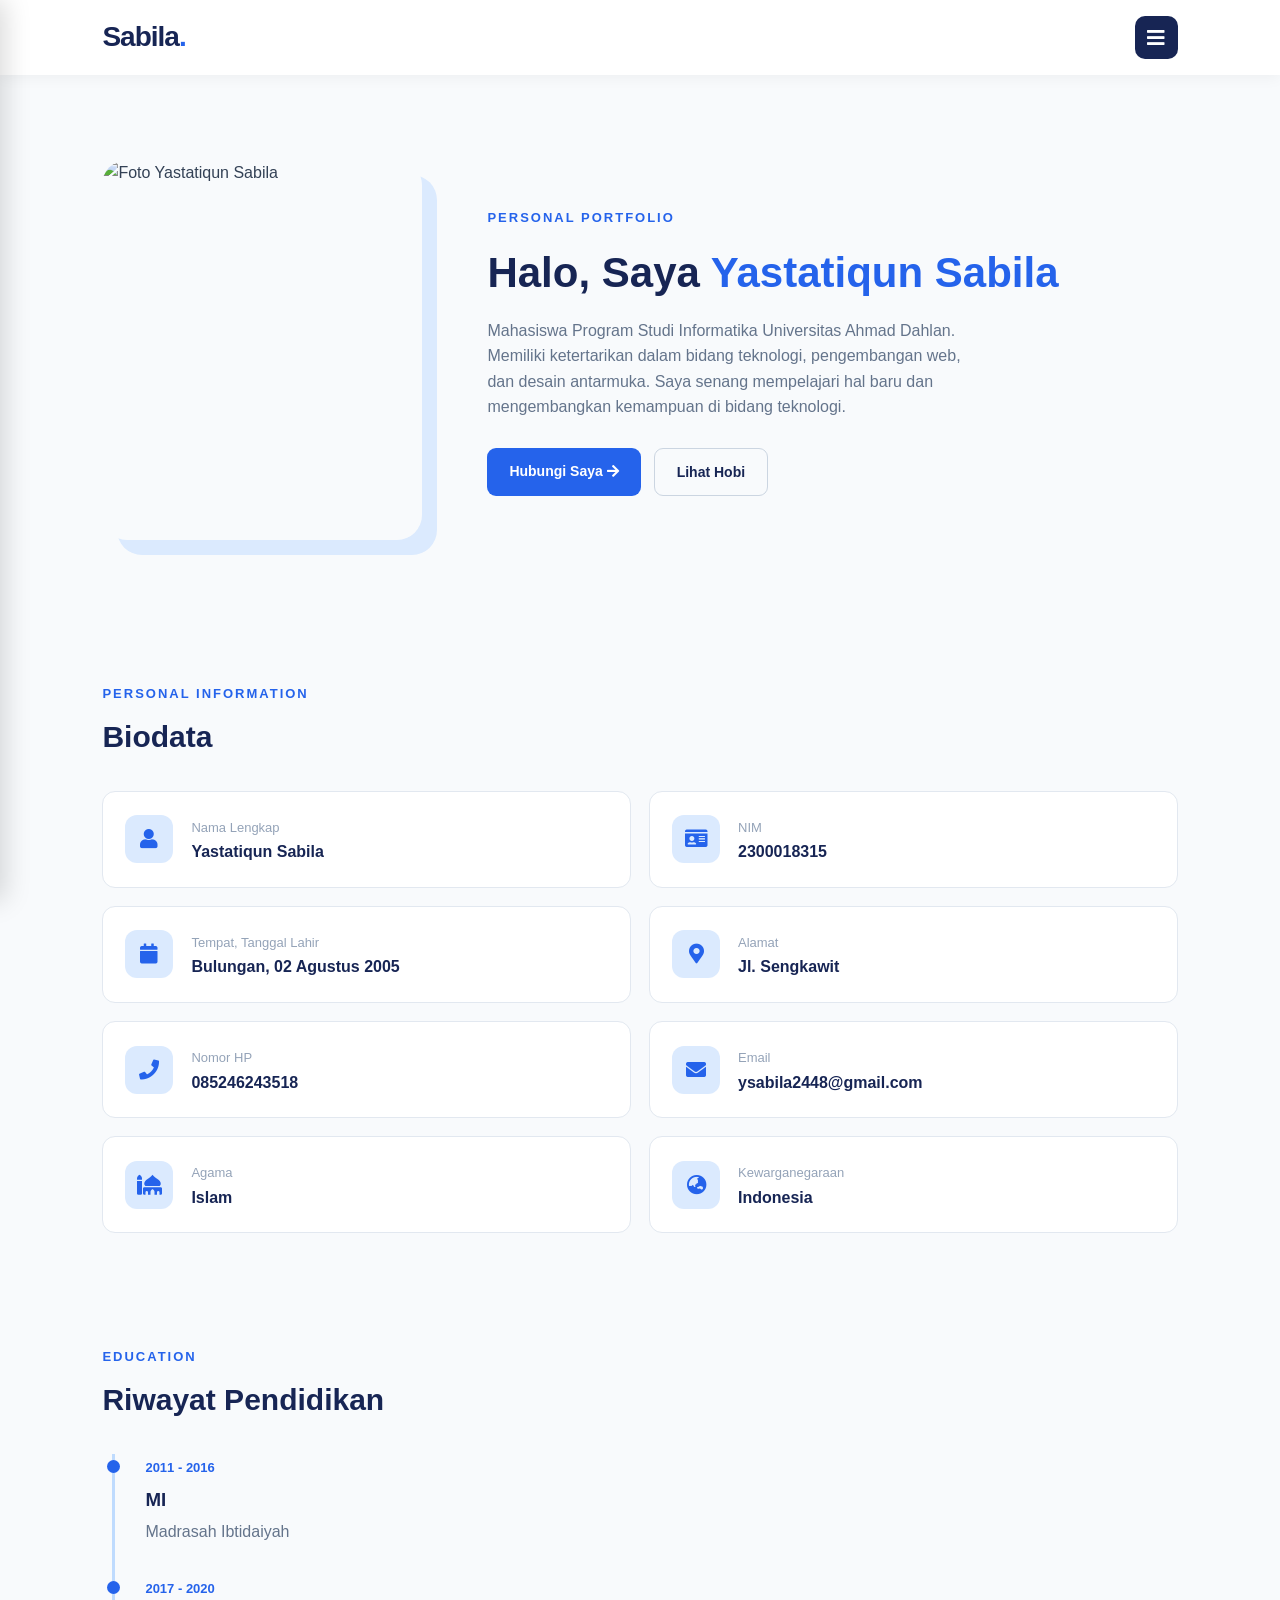
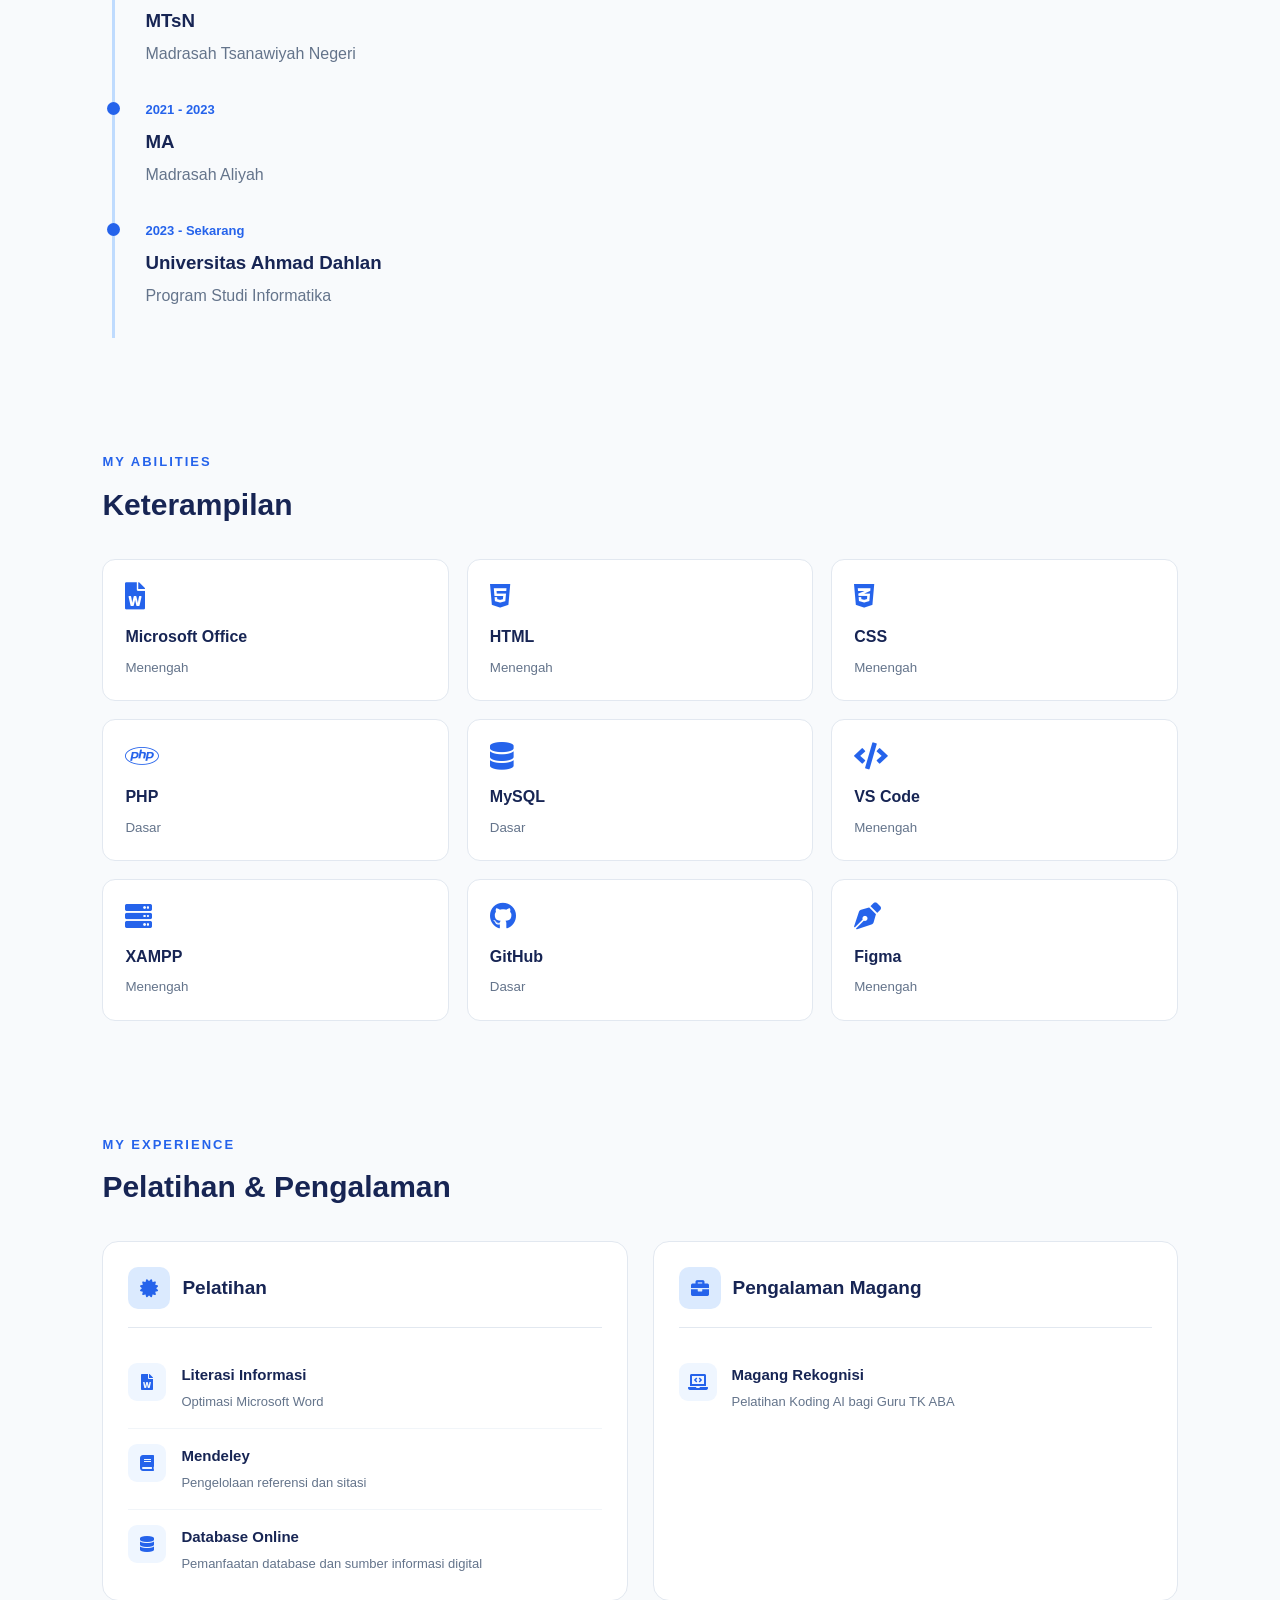
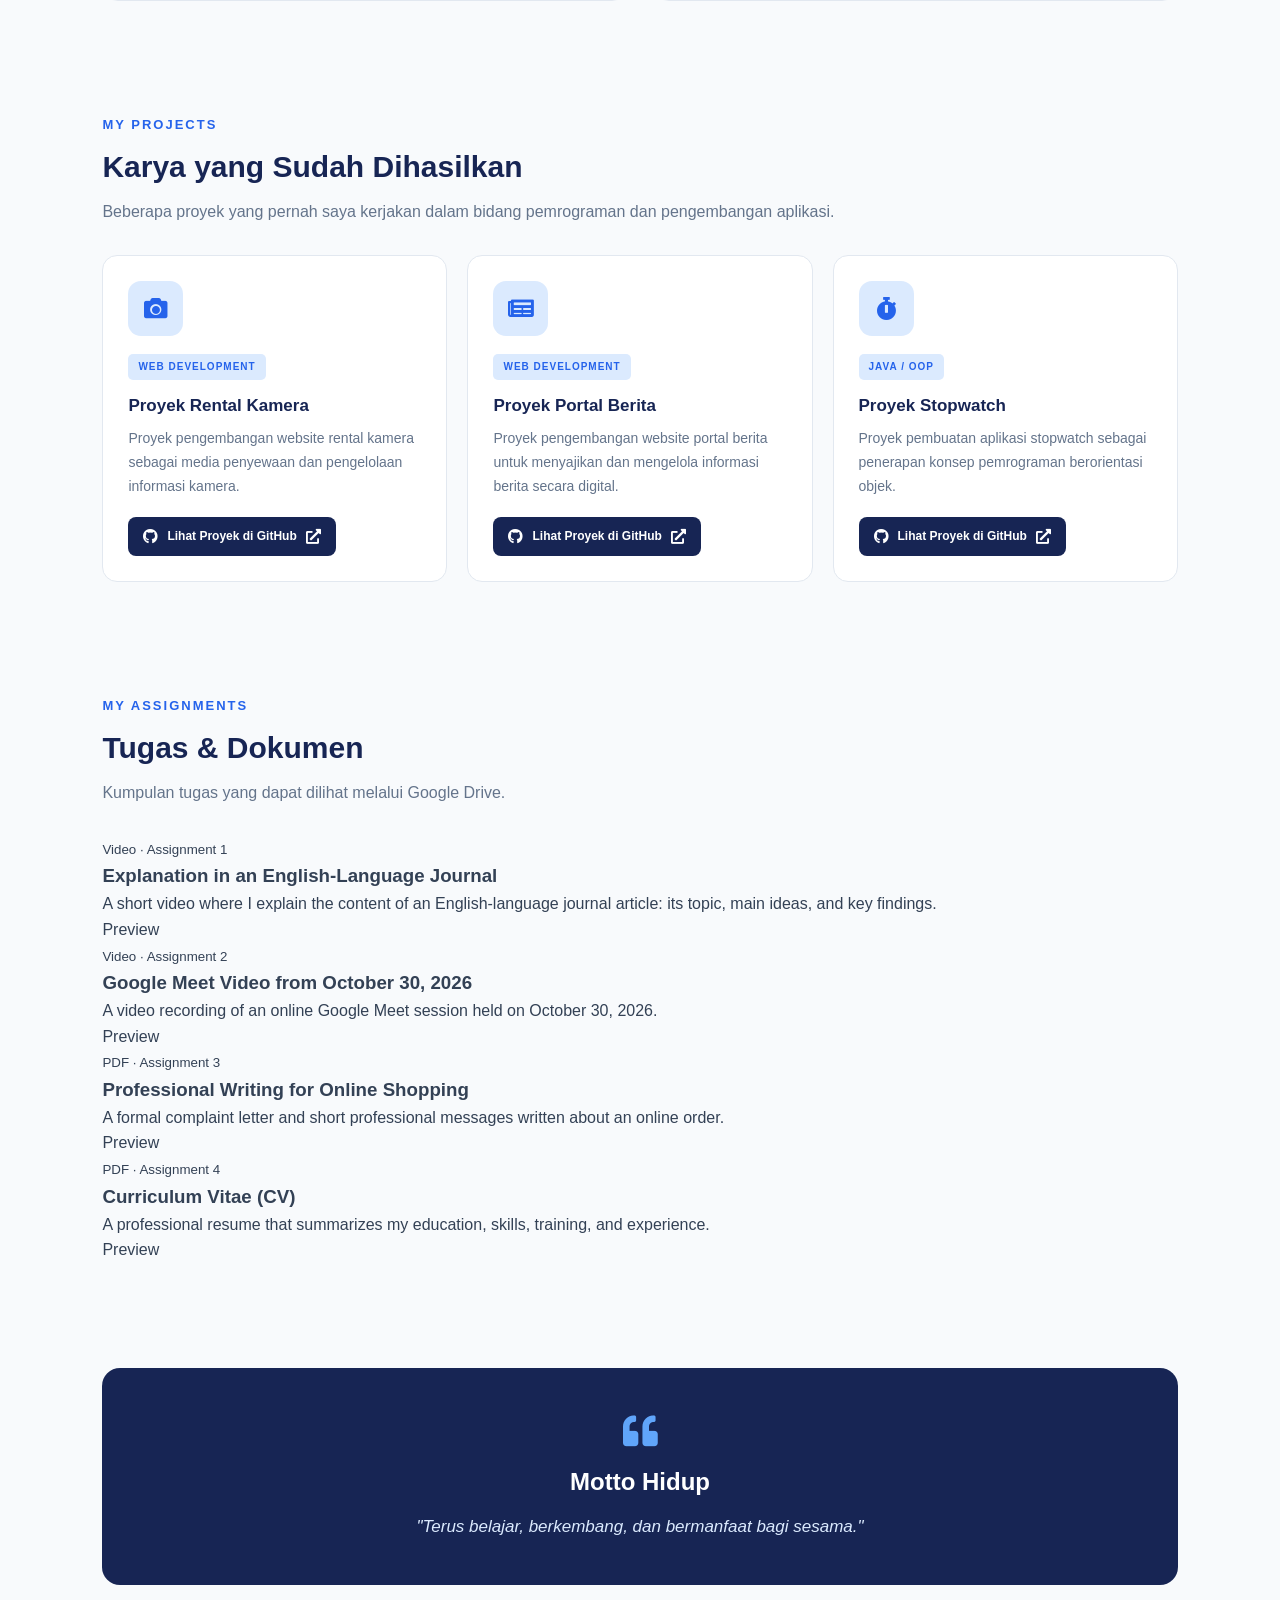
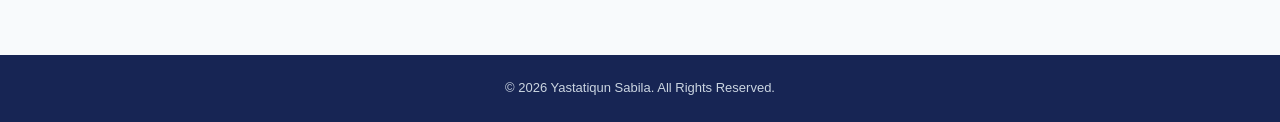
==== commit 3159b844: "Update index.html" ====
--- a/index.html
+++ b/index.html
@@ -492,7 +492,89 @@
 
     </section>
 
-
+<!-- TUGAS / DOKUMEN -->
+   
+    <section class="cv-section">
+
+        <div class="section-heading">
+            <span>MY ASSIGNMENTS</span>
+            <h2>Tugas &amp; Dokumen</h2>
+            <p>Kumpulan tugas yang dapat dilihat melalui Google Drive.</p>
+        </div>
+
+        <div class="drive-grid">
+
+            <!-- ASSIGNMENT 1 -->
+            <div class="drive-card">
+                <div class="drive-text">
+                    <small>Video · Assignment 1</small>
+                    <h3>Explanation in an English-Language Journal</h3>
+                    <p>
+                        A short video where I explain the content of an
+                        English-language journal article: its topic, main ideas,
+                        and key findings.
+                    </p>
+                </div>
+                <a href="https://drive.google.com/file/d/14QXsO4oK9-kiepx2Os90E7YIEDhLQD9K/view?usp=sharing"
+                   target="_blank" rel="noopener noreferrer" class="drive-btn">
+                    Preview
+                </a>
+            </div>
+
+            <!-- ASSIGNMENT 2 -->
+            <div class="drive-card">
+                <div class="drive-text">
+                    <small>Video · Assignment 2</small>
+                    <h3>Google Meet Video from October 30, 2026</h3>
+                    <p>
+                        A video recording of an online Google Meet session
+                        held on October 30, 2026.
+                    </p>
+                </div>
+                <a href="https://drive.google.com/file/d/1iSCULOA14SEFVsaFxw9EUPCn66X2tOjx/view?usp=sharing"
+                   target="_blank" rel="noopener noreferrer" class="drive-btn">
+                    Preview
+                </a>
+            </div>
+
+            <!-- ASSIGNMENT 3 -->
+            <div class="drive-card">
+                <div class="drive-text">
+                    <small>PDF · Assignment 3</small>
+                    <h3>Professional Writing for Online Shopping</h3>
+                    <p>
+                        A formal complaint letter and short professional
+                        messages written about an online order.
+                    </p>
+                </div>
+                <a href="https://drive.google.com/file/d/1L-_q0fkLIJmULBMKsprf-LIGSA6bTjBZ/view?usp=sharing"
+                   target="_blank" rel="noopener noreferrer" class="drive-btn">
+                    Preview
+                </a>
+            </div>
+
+            <!-- ASSIGNMENT 4 -->
+            <div class="drive-card">
+                <div class="drive-text">
+                    <small>PDF · Assignment 4</small>
+                    <h3>Curriculum Vitae (CV)</h3>
+                    <p>
+                        A professional resume that summarizes my education,
+                        skills, training, and experience.
+                    </p>
+                </div>
+                <a href="https://drive.google.com/file/d/1tky0fT6oRruVAYduVtKXbPenyPv5fInB/view?usp=drive_link"
+                   target="_blank" rel="noopener noreferrer" class="drive-btn">
+                    Preview
+                </a>
+            </div>
+
+        </div>
+
+    </section>
+
+
+    <!-- MOTTO HIDUP -->
     <!-- MOTTO HIDUP -->
     <section class="motto-section">
 
--- a/css projek.css
+++ b/css projek.css
@@ -193,8 +193,7 @@
 }
 
 .subtitle,
-.section-heading span,
-.page-heading span {
+.section-heading span {
     font-size: 13px;
     font-weight: 700;
     letter-spacing: 2px;
@@ -369,14 +368,12 @@
 }
 
 /* =========================
-   CV SECTION
+   KETERAMPILAN
 ========================= */
 
 .cv-section {
     padding: 55px 0;
 }
-
-/* KETERAMPILAN */
 
 .skill-grid {
     display: grid;
@@ -416,52 +413,97 @@
 }
 
 /* =========================
-   PELATIHAN DAN PENGALAMAN
-========================= */
-
-.experience-list {
-    display: flex;
-    flex-direction: column;
+   PELATIHAN & PENGALAMAN
+   DUA KOLOM
+========================= */
+
+.resume-grid {
+    display: grid;
+    grid-template-columns: 1fr 1fr;
+    gap: 25px;
+    align-items: stretch;
+}
+
+.resume-column {
+    background: #ffffff;
+    border: 1px solid #e2e8f0;
+    border-radius: 16px;
+    padding: 25px;
+    transition: 0.3s;
+}
+
+.resume-column:hover {
+    box-shadow: 0 10px 25px rgba(0,0,0,0.05);
+    transform: translateY(-4px);
+}
+
+.resume-heading {
+    display: flex;
+    align-items: center;
+    gap: 12px;
+    padding-bottom: 18px;
+    margin-bottom: 20px;
+    border-bottom: 1px solid #e2e8f0;
+}
+
+.resume-heading > i {
+    width: 42px;
+    height: 42px;
+    background: #dbeafe;
+    color: #2563eb;
+    display: flex;
+    align-items: center;
+    justify-content: center;
+    border-radius: 10px;
+    font-size: 18px;
+    flex-shrink: 0;
+}
+
+.resume-heading h3 {
+    color: #172554;
+    font-size: 19px;
+}
+
+.resume-item {
+    display: flex;
+    align-items: flex-start;
     gap: 15px;
-}
-
-.experience-card {
-    display: flex;
-    align-items: center;
-    gap: 20px;
-    background: white;
-    padding: 23px;
-    border: 1px solid #e2e8f0;
-    border-radius: 13px;
-    transition: 0.3s;
-}
-
-.experience-card:hover {
-    transform: translateX(5px);
-    box-shadow: 0 8px 25px rgba(0,0,0,0.06);
-}
-
-.experience-card > i {
-    min-width: 48px;
-    height: 48px;
-    background: #dbeafe;
-    color: #2563eb;
-    border-radius: 12px;
-    display: flex;
-    align-items: center;
+    padding: 15px 0;
+    border-bottom: 1px solid #f1f5f9;
+}
+
+.resume-item:last-child {
+    border-bottom: none;
+    padding-bottom: 0;
+}
+
+.resume-icon {
+    width: 38px;
+    height: 38px;
+    flex-shrink: 0;
+    display: flex;
     justify-content: center;
-    font-size: 21px;
-}
-
-.experience-card h3 {
-    color: #172554;
-    font-size: 17px;
-}
-
-.experience-card p {
+    align-items: center;
+    background: #eff6ff;
+    color: #2563eb;
+    border-radius: 9px;
+    font-size: 16px;
+}
+
+.resume-content {
+    flex: 1;
+}
+
+.resume-content h4 {
+    color: #172554;
+    font-size: 15px;
+    margin-bottom: 5px;
+}
+
+.resume-content p {
     color: #64748b;
-    font-size: 14px;
-    margin-top: 5px;
+    font-size: 13px;
+    line-height: 1.6;
 }
 
 /* =========================
@@ -480,7 +522,6 @@
     border-radius: 15px;
     border: 1px solid #e2e8f0;
     transition: 0.3s;
-
     display: flex;
     flex-direction: column;
     align-items: flex-start;
@@ -583,159 +624,6 @@
 }
 
 /* =========================
-   PAGE HEADING
-========================= */
-
-.page-heading {
-    text-align: center;
-    padding: 75px 0 45px;
-}
-
-.page-heading h1 {
-    font-size: 38px;
-    color: #172554;
-    margin: 10px 0;
-}
-
-.page-heading p {
-    color: #64748b;
-    max-width: 550px;
-    margin: auto;
-}
-
-/* =========================
-   HOBBY CARDS
-========================= */
-
-.hobby-grid {
-    display: grid;
-    grid-template-columns: repeat(2, 1fr);
-    gap: 25px;
-    padding-bottom: 70px;
-}
-
-.hobby-card {
-    background: white;
-    border-radius: 16px;
-    overflow: hidden;
-    border: 1px solid #e2e8f0;
-    transition: 0.3s;
-}
-
-.hobby-card:hover {
-    transform: translateY(-7px);
-    box-shadow: 0 15px 30px rgba(0,0,0,0.08);
-}
-
-.hobby-card img {
-    width: 100%;
-    height: 240px;
-    object-fit: cover;
-    display: block;
-}
-
-.hobby-content {
-    padding: 24px;
-}
-
-.hobby-content span {
-    color: #2563eb;
-    font-size: 13px;
-    font-weight: 700;
-}
-
-.hobby-content h2 {
-    color: #172554;
-    font-size: 22px;
-    margin: 8px 0;
-}
-
-.hobby-content p {
-    color: #64748b;
-    font-size: 14px;
-    margin-bottom: 18px;
-}
-
-.card-link {
-    color: #2563eb;
-    font-size: 14px;
-    font-weight: 600;
-}
-
-.card-link i {
-    margin-left: 6px;
-}
-
-/* =========================
-   CONTACT
-========================= */
-
-.contact-section {
-    padding-bottom: 100px;
-}
-
-.contact-grid {
-    display: grid;
-    grid-template-columns: repeat(2, 1fr);
-    gap: 25px;
-    max-width: 850px;
-    margin: 20px auto;
-}
-
-.contact-card {
-    background: white;
-    padding: 30px;
-    border-radius: 16px;
-    border: 1px solid #e2e8f0;
-    display: flex;
-    align-items: center;
-    gap: 20px;
-    transition: 0.3s;
-}
-
-.contact-card:hover {
-    transform: translateY(-6px);
-    box-shadow: 0 12px 30px rgba(0,0,0,0.07);
-}
-
-.contact-icon {
-    width: 65px;
-    height: 65px;
-    border-radius: 15px;
-    display: flex;
-    justify-content: center;
-    align-items: center;
-    font-size: 32px;
-    color: white;
-    flex-shrink: 0;
-}
-
-.instagram .contact-icon {
-    background: linear-gradient(45deg, #f09433, #dc2743, #bc1888);
-}
-
-.whatsapp .contact-icon {
-    background: #25d366;
-}
-
-.contact-card h2 {
-    color: #172554;
-    font-size: 20px;
-}
-
-.contact-card p {
-    font-size: 13px;
-    color: #64748b;
-    margin: 4px 0 10px;
-}
-
-.contact-card span {
-    color: #2563eb;
-    font-size: 13px;
-    font-weight: 600;
-}
-
-/* =========================
    FOOTER
 ========================= */
 
@@ -748,7 +636,36 @@
 }
 
 /* =========================
-   RESPONSIVE DESIGN
+   RESPONSIVE TABLET
+========================= */
+
+@media (max-width: 900px) {
+
+    .container {
+        width: 88%;
+    }
+
+    .profile-section {
+        gap: 35px;
+    }
+
+    .profile-image {
+        width: 260px;
+        height: 320px;
+    }
+
+    .profile-content h1 {
+        font-size: 34px;
+    }
+
+    .project-grid {
+        grid-template-columns: repeat(2, 1fr);
+    }
+
+}
+
+/* =========================
+   RESPONSIVE MOBILE
 ========================= */
 
 @media (max-width: 768px) {
@@ -794,26 +711,19 @@
         grid-template-columns: repeat(2, 1fr);
     }
 
+    .resume-grid {
+        grid-template-columns: 1fr;
+        gap: 20px;
+    }
+
+    .resume-column {
+        padding: 20px;
+    }
+
     .project-grid {
         grid-template-columns: 1fr;
     }
 
-    .hobby-grid {
-        grid-template-columns: 1fr;
-    }
-
-    .contact-grid {
-        grid-template-columns: 1fr;
-    }
-
-    .page-heading {
-        padding: 55px 0 35px;
-    }
-
-    .page-heading h1 {
-        font-size: 30px;
-    }
-
     .section-heading h2 {
         font-size: 26px;
     }
@@ -821,7 +731,12 @@
     .experience-card {
         align-items: flex-start;
     }
-}
+
+}
+
+/* =========================
+   RESPONSIVE HP KECIL
+========================= */
 
 @media (max-width: 420px) {
 
@@ -838,15 +753,8 @@
         grid-template-columns: 1fr;
     }
 
-    .contact-card {
-        padding: 20px;
-        gap: 13px;
-    }
-
-    .contact-icon {
-        width: 53px;
-        height: 53px;
-        font-size: 26px;
+    .resume-heading h3 {
+        font-size: 17px;
     }
 
     .motto-section p {
@@ -856,4 +764,492 @@
     .project-link {
         font-size: 11px;
     }
-}
+
+}
+
+
+
+/* ==================================================
+   HALAMAN HOBI - KHUSUS
+================================================== */
+
+.page-heading {
+    padding: 65px 0 30px;
+}
+
+.page-heading span {
+    display: block;
+    color: #2563eb;
+    font-size: 13px;
+    font-weight: 700;
+    letter-spacing: 1.5px;
+    margin-bottom: 8px;
+}
+
+.page-heading h1 {
+    color: #172554;
+    font-size: 40px;
+    line-height: 1.2;
+    margin: 0 0 10px;
+}
+
+.page-heading p {
+    color: #64748b;
+    font-size: 17px;
+    line-height: 1.7;
+}
+
+.hobby-grid {
+    display: grid;
+    grid-template-columns: repeat(2, minmax(0, 1fr));
+    gap: 25px;
+    padding-bottom: 65px;
+}
+
+.hobby-card {
+    min-width: 0;
+    display: flex;
+    flex-direction: column;
+    background: #fff;
+    border: 1px solid #e2e8f0;
+    border-radius: 16px;
+    overflow: hidden;
+    transition: transform .25s ease, box-shadow .25s ease;
+}
+
+.hobby-card:hover {
+    transform: translateY(-5px);
+    box-shadow: 0 12px 28px rgba(15, 23, 42, .09);
+}
+
+.hobby-card > img {
+    display: block;
+    width: 100%;
+    height: 230px;
+    object-fit: cover;
+}
+
+.hobby-content {
+    padding: 21px;
+}
+
+.hobby-content > span {
+    display: block;
+    color: #2563eb;
+    font-size: 13px;
+    font-weight: 700;
+    margin-bottom: 7px;
+}
+
+.hobby-content h2 {
+    color: #172554;
+    font-size: 22px;
+    line-height: 1.3;
+    margin: 0 0 8px;
+}
+
+.hobby-content p {
+    color: #64748b;
+    font-size: 15px;
+    line-height: 1.7;
+    margin: 0 0 12px;
+}
+
+.card-link {
+    display: inline-flex;
+    align-items: center;
+    gap: 8px;
+    color: #2563eb;
+    font-size: 14px;
+    font-weight: 700;
+}
+
+/* ==================================================
+   HALAMAN KONTAK - KHUSUS
+================================================== */
+
+.contact-section {
+    padding-bottom: 70px;
+}
+
+.contact-section .page-heading {
+    padding-bottom: 30px;
+}
+
+.contact-grid {
+    display: grid;
+    grid-template-columns: repeat(2, minmax(0, 1fr));
+    gap: 22px;
+}
+
+.contact-card {
+    min-width: 0;
+    display: flex;
+    align-items: center;
+    gap: 20px;
+    padding: 28px;
+    background: #fff;
+    border: 1px solid #e2e8f0;
+    border-radius: 16px;
+    transition: transform .25s ease, box-shadow .25s ease;
+}
+
+.contact-card:hover {
+    transform: translateY(-5px);
+    box-shadow: 0 12px 28px rgba(15, 23, 42, .08);
+}
+
+.contact-icon {
+    width: 62px;
+    height: 62px;
+    flex: 0 0 62px;
+    display: flex;
+    align-items: center;
+    justify-content: center;
+    border-radius: 15px;
+    background: #dbeafe;
+    color: #2563eb;
+    font-size: 29px;
+}
+
+.contact-card.whatsapp .contact-icon {
+    background: #dcfce7;
+    color: #16a34a;
+}
+
+.contact-card h2 {
+    color: #172554;
+    font-size: 22px;
+    margin: 0 0 5px;
+}
+
+.contact-card p {
+    color: #64748b;
+    font-size: 15px;
+    line-height: 1.6;
+    margin: 0 0 10px;
+    overflow-wrap: anywhere;
+}
+
+.contact-card > div:last-child > span {
+    display: inline-flex;
+    align-items: center;
+    gap: 8px;
+    color: #2563eb;
+    font-size: 14px;
+    font-weight: 700;
+}
+
+/* Tablet */
+@media (max-width: 900px) {
+    .hobby-grid,
+    .contact-grid {
+        gap: 18px;
+    }
+
+    .hobby-card > img {
+        height: 200px;
+    }
+
+    .contact-card {
+        padding: 22px;
+        gap: 15px;
+    }
+}
+
+/* HP */
+@media (max-width: 768px) {
+    .page-heading {
+        padding: 45px 0 25px;
+    }
+
+    .page-heading h1 {
+        font-size: 32px;
+    }
+
+    .page-heading p {
+        font-size: 15px;
+    }
+
+    .hobby-grid,
+    .contact-grid {
+        grid-template-columns: 1fr;
+        gap: 20px;
+    }
+
+    .hobby-card > img {
+        height: 240px;
+    }
+
+    .contact-section {
+        padding-bottom: 45px;
+    }
+}
+
+/* HP kecil */
+@media (max-width: 420px) {
+    .page-heading h1 {
+        font-size: 28px;
+    }
+
+    .hobby-card > img {
+        height: 205px;
+    }
+
+    .hobby-content {
+        padding: 18px;
+    }
+
+    .hobby-content h2,
+    .contact-card h2 {
+        font-size: 20px;
+    }
+
+    .contact-card {
+        align-items: flex-start;
+        padding: 19px;
+    }
+
+    .contact-icon {
+        width: 50px;
+        height: 50px;
+        flex-basis: 50px;
+        font-size: 24px;
+    }
+}
+
+
+
+/* =====================================
+   HEADING HALAMAN HOBI DAN KONTAK
+===================================== */
+
+.page-heading {
+    text-align: center;
+    max-width: 700px;
+    margin: 40px auto 45px;
+}
+
+.page-heading > span {
+    display: inline-block;
+    color: #4f8cff;
+    font-size: 13px;
+    font-weight: 700;
+    letter-spacing: 2px;
+    margin-bottom: 12px;
+}
+
+.page-heading h1 {
+    color: #172554;
+    font-size: 36px;
+    margin-bottom: 14px;
+}
+
+.page-heading p {
+    color: #64748b;
+    font-size: 15px;
+    line-height: 1.7;
+}
+
+/* =====================================
+   HALAMAN HOBI
+===================================== */
+
+.hobby-grid {
+    display: grid;
+    grid-template-columns: repeat(2, minmax(0, 1fr));
+    gap: 25px;
+    width: 100%;
+    margin: 0 auto 50px;
+}
+
+.hobby-card {
+    display: flex;
+    flex-direction: column;
+    min-width: 0;
+    overflow: hidden;
+    text-decoration: none;
+    color: inherit;
+    background: #ffffff;
+    border: 1px solid #e2e8f0;
+    border-radius: 16px;
+    box-shadow: 0 5px 20px rgba(15, 23, 42, 0.07);
+    transition: transform 0.25s ease, box-shadow 0.25s ease;
+}
+
+.hobby-card:hover {
+    transform: translateY(-6px);
+    box-shadow: 0 12px 28px rgba(15, 23, 42, 0.13);
+}
+
+.hobby-card img {
+    display: block;
+    width: 100%;
+    height: 230px;
+    object-fit: cover;
+}
+
+.hobby-content {
+    display: flex;
+    flex-direction: column;
+    align-items: flex-start;
+    flex: 1;
+    padding: 22px;
+}
+
+.hobby-content > span {
+    color: #4f8cff;
+    font-size: 13px;
+    font-weight: 700;
+    margin-bottom: 10px;
+}
+
+.hobby-content h2 {
+    color: #172554;
+    font-size: 21px;
+    margin-bottom: 10px;
+}
+
+.hobby-content p {
+    color: #64748b;
+    font-size: 14px;
+    line-height: 1.7;
+    margin-bottom: 18px;
+}
+
+.card-link {
+    margin-top: auto;
+    color: #2563eb;
+    font-size: 14px;
+    font-weight: 600;
+}
+
+/* =====================================
+   HALAMAN KONTAK
+===================================== */
+
+.contact-section {
+    width: 100%;
+}
+
+.contact-grid {
+    display: grid;
+    grid-template-columns: repeat(2, minmax(0, 1fr));
+    gap: 25px;
+    width: 100%;
+    margin: 0 auto 60px;
+}
+
+.contact-card {
+    display: flex;
+    align-items: center;
+    gap: 20px;
+    min-width: 0;
+    padding: 28px;
+    color: inherit;
+    text-decoration: none;
+    background: #ffffff;
+    border: 1px solid #e2e8f0;
+    border-radius: 16px;
+    box-shadow: 0 5px 20px rgba(15, 23, 42, 0.07);
+    transition: transform 0.25s ease, box-shadow 0.25s ease;
+}
+
+.contact-card:hover {
+    transform: translateY(-5px);
+    box-shadow: 0 12px 28px rgba(15, 23, 42, 0.12);
+}
+
+.contact-icon {
+    display: flex;
+    align-items: center;
+    justify-content: center;
+    flex: 0 0 65px;
+    width: 65px;
+    height: 65px;
+    border-radius: 15px;
+    background: #eff6ff;
+    color: #2563eb;
+    font-size: 30px;
+}
+
+.contact-card.instagram .contact-icon {
+    color: #d9468f;
+    background: #fdf2f8;
+}
+
+.contact-card.whatsapp .contact-icon {
+    color: #16a34a;
+    background: #f0fdf4;
+}
+
+.contact-card h2 {
+    color: #172554;
+    font-size: 20px;
+    margin-bottom: 7px;
+}
+
+.contact-card p {
+    color: #64748b;
+    font-size: 14px;
+    line-height: 1.6;
+    margin-bottom: 12px;
+    overflow-wrap: anywhere;
+}
+
+.contact-card span {
+    color: #2563eb;
+    font-size: 13px;
+    font-weight: 600;
+}
+
+/* =====================================
+   RESPONSIVE / TAMPILAN HP
+===================================== */
+
+@media (max-width: 768px) {
+    .page-heading {
+        margin: 30px auto 35px;
+        padding: 0 10px;
+    }
+
+    .page-heading h1 {
+        font-size: 29px;
+    }
+
+    .hobby-grid,
+    .contact-grid {
+        grid-template-columns: 1fr;
+        gap: 20px;
+    }
+
+    .hobby-card img {
+        height: 220px;
+    }
+
+    .contact-card {
+        padding: 22px;
+    }
+}
+
+@media (max-width: 420px) {
+    .page-heading h1 {
+        font-size: 25px;
+    }
+
+    .hobby-content {
+        padding: 18px;
+    }
+
+    .contact-card {
+        gap: 14px;
+        padding: 18px;
+    }
+
+    .contact-icon {
+        flex-basis: 55px;
+        width: 55px;
+        height: 55px;
+        font-size: 25px;
+    }
+}
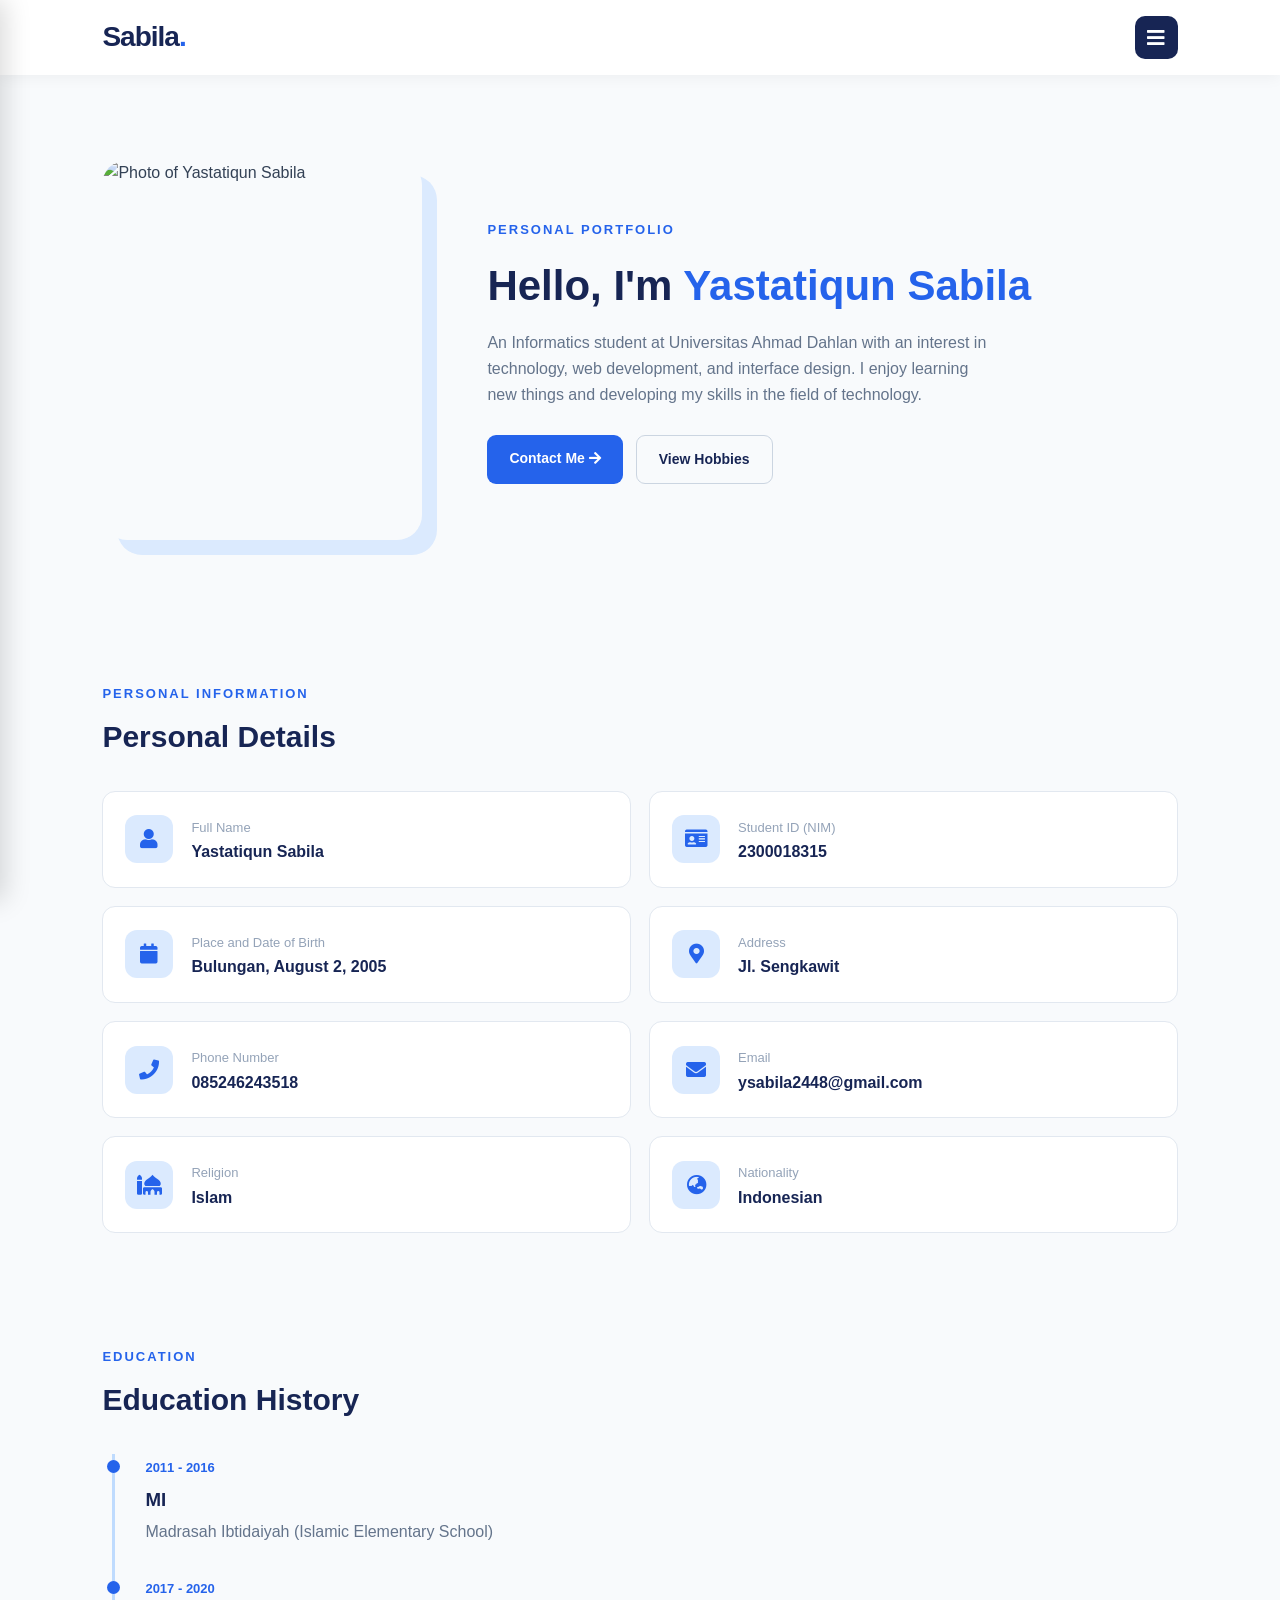
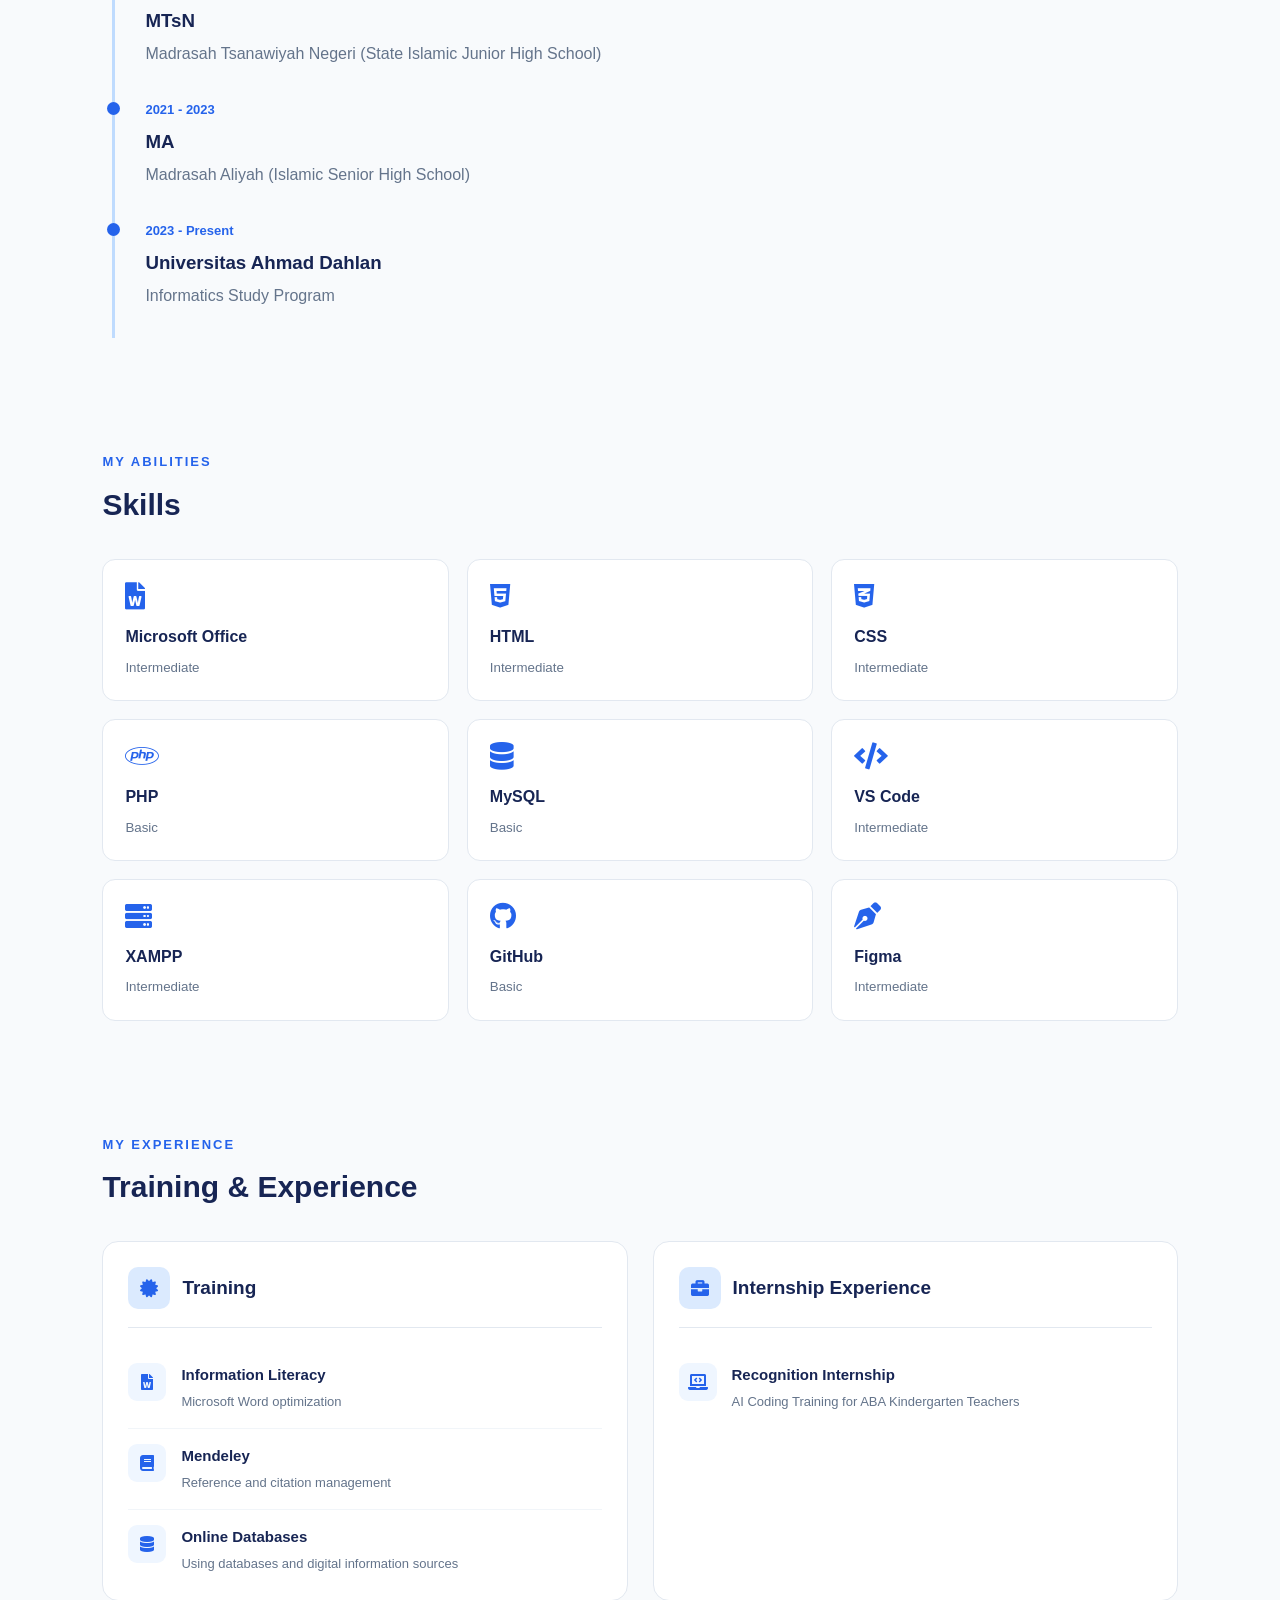
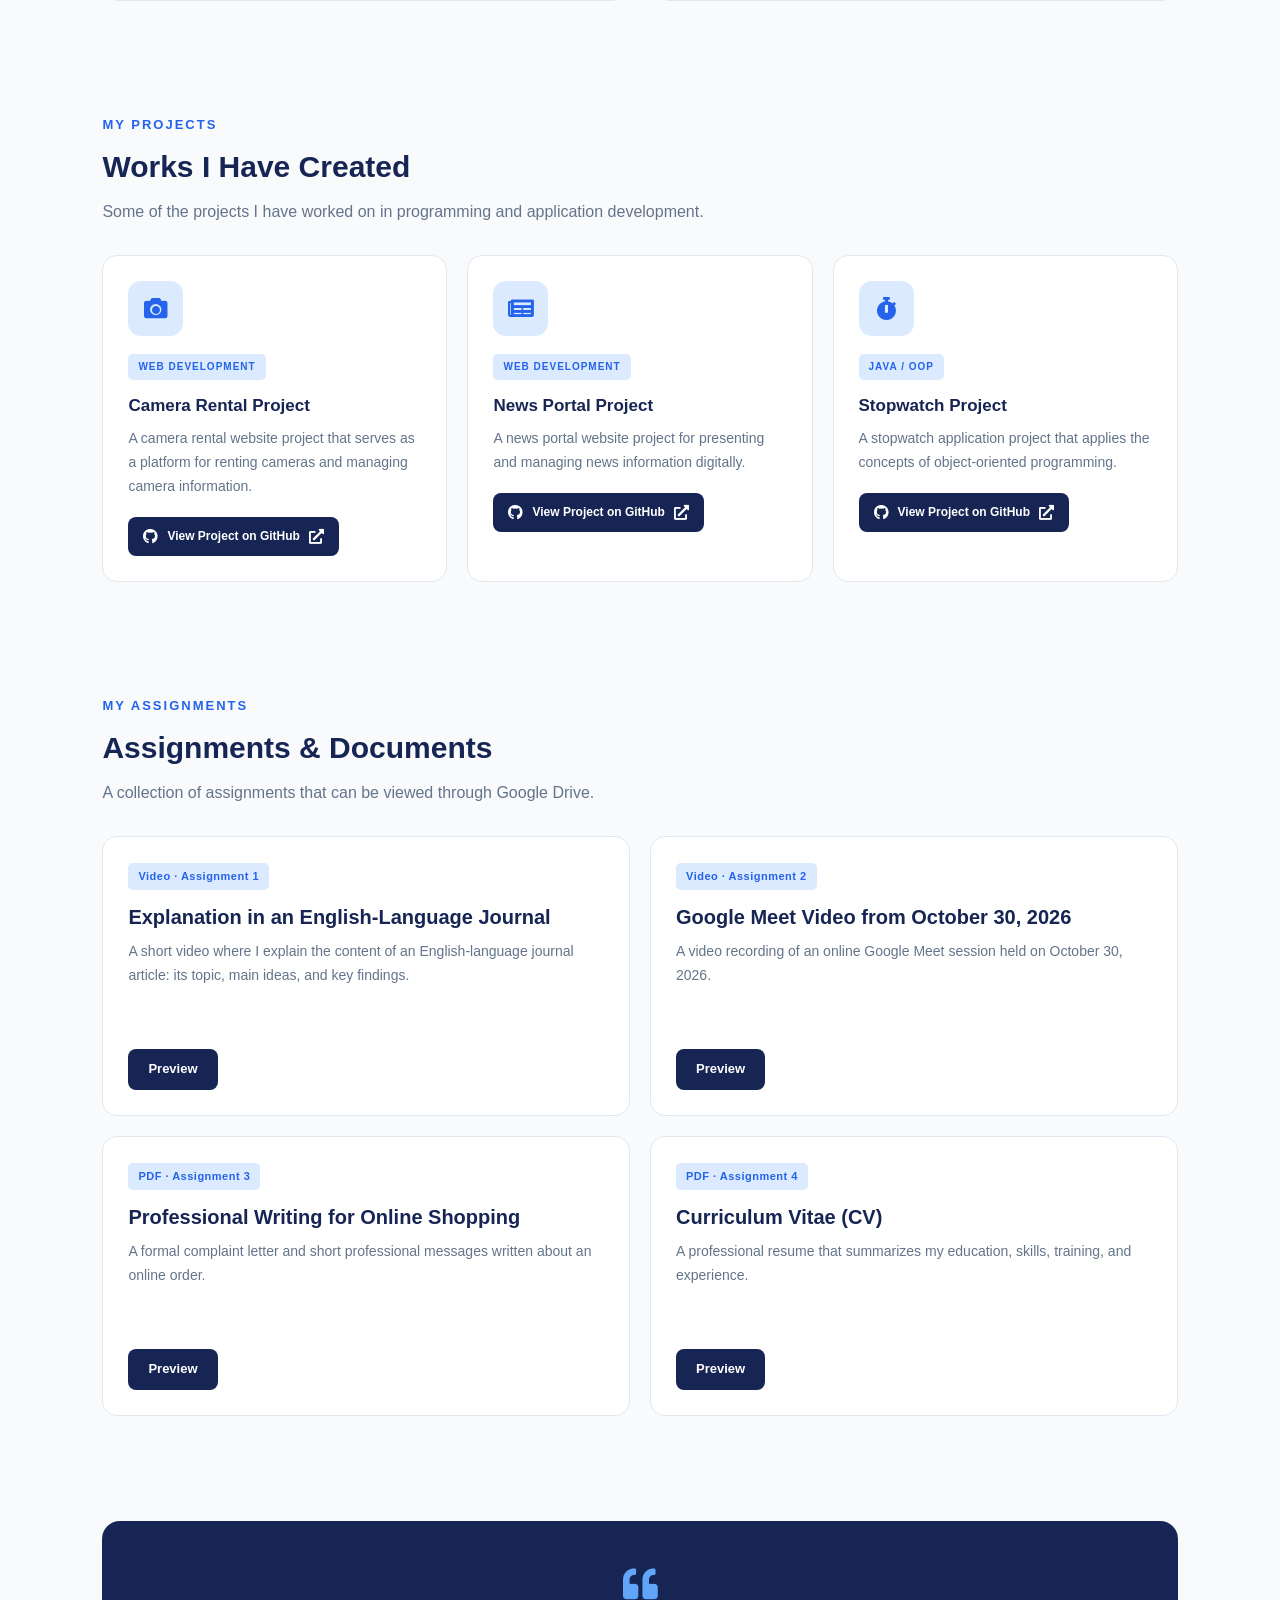
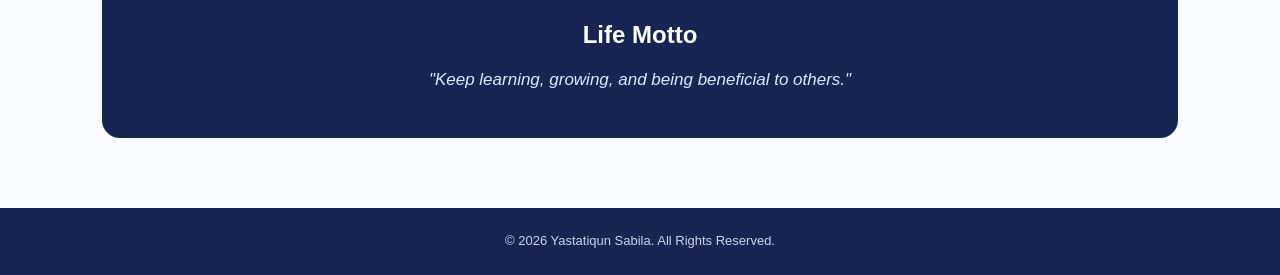
==== commit b7186c05: "Update index.html" ====
--- a/index.html
+++ b/index.html
@@ -1,11 +1,10 @@
-
 <!DOCTYPE html>
-<html lang="id">
+<html lang="en">
 <head>
     <meta charset="UTF-8">
     <meta name="viewport" content="width=device-width, initial-scale=1.0">
 
-    <title>Portofolio | Yastatiqun Sabila</title>
+    <title>Portfolio | Yastatiqun Sabila</title>
 
     <link rel="stylesheet" href="css projek.css">
     <link rel="stylesheet"
@@ -18,7 +17,7 @@
 <header class="header">
     <a href="index.html" class="logo">Sabila<span>.</span></a>
 
-    <button class="btn" aria-label="Buka menu">
+    <button class="btn" aria-label="Open menu">
         <i class="fas fa-bars"></i>
     </button>
 </header>
@@ -30,22 +29,22 @@
     <div class="sidebar-title">
         <h2>Menu</h2>
 
-        <button class="close-btn" aria-label="Tutup menu">
+        <button class="close-btn" aria-label="Close menu">
             <i class="fas fa-times"></i>
         </button>
     </div>
 
     <nav>
         <a href="index.html" class="active">
-            <i class="fas fa-user"></i> Beranda
+            <i class="fas fa-user"></i> Home
         </a>
 
         <a href="hobi.html">
-            <i class="fas fa-heart"></i> Hobi
+            <i class="fas fa-heart"></i> Hobbies
         </a>
 
         <a href="konten1.html">
-            <i class="fas fa-envelope"></i> Kontak
+            <i class="fas fa-envelope"></i> Contact
         </a>
     </nav>
 
@@ -56,12 +55,12 @@
 
 <main class="container">
 
-    <!-- PROFIL UTAMA -->
+    <!-- MAIN PROFILE -->
     <section class="profile-section">
 
         <div class="profile-image">
             <img src="WhatsApp Image 2024-04-21 at 17.39.31_b780ac91.jpg"
-                 alt="Foto Yastatiqun Sabila">
+                 alt="Photo of Yastatiqun Sabila">
         </div>
 
         <div class="profile-content">
@@ -69,42 +68,41 @@
             <span class="subtitle">PERSONAL PORTFOLIO</span>
 
             <h1>
-                Halo, Saya
+                Hello, I'm
                 <span>Yastatiqun Sabila</span>
             </h1>
 
             <p class="description">
-                Mahasiswa Program Studi Informatika
-                Universitas Ahmad Dahlan. Memiliki ketertarikan
-                dalam bidang teknologi, pengembangan web,
-                dan desain antarmuka. Saya senang mempelajari
-                hal baru dan mengembangkan kemampuan di bidang teknologi.
+                An Informatics student at Universitas Ahmad Dahlan
+                with an interest in technology, web development,
+                and interface design. I enjoy learning new things
+                and developing my skills in the field of technology.
             </p>
 
             <div class="profile-buttons">
 
                 <a href="konten1.html" class="primary-btn">
-                    Hubungi Saya
+                    Contact Me
                     <i class="fas fa-arrow-right"></i>
                 </a>
 
                 <a href="hobi.html" class="secondary-btn">
-                    Lihat Hobi
-                </a>
-
-            </div>
-
-        </div>
-
-    </section>
-
-
-    <!-- BIODATA -->
+                    View Hobbies
+                </a>
+
+            </div>
+
+        </div>
+
+    </section>
+
+
+    <!-- PERSONAL DETAILS -->
     <section class="about-section">
 
         <div class="section-heading">
             <span>PERSONAL INFORMATION</span>
-            <h2>Biodata</h2>
+            <h2>Personal Details</h2>
         </div>
 
         <div class="info-grid">
@@ -112,7 +110,7 @@
             <div class="info-card">
                 <i class="fas fa-user"></i>
                 <div>
-                    <small>Nama Lengkap</small>
+                    <small>Full Name</small>
                     <p>Yastatiqun Sabila</p>
                 </div>
             </div>
@@ -120,7 +118,7 @@
             <div class="info-card">
                 <i class="fas fa-id-card"></i>
                 <div>
-                    <small>NIM</small>
+                    <small>Student ID (NIM)</small>
                     <p>2300018315</p>
                 </div>
             </div>
@@ -128,15 +126,15 @@
             <div class="info-card">
                 <i class="fas fa-calendar"></i>
                 <div>
-                    <small>Tempat, Tanggal Lahir</small>
-                    <p>Bulungan, 02 Agustus 2005</p>
+                    <small>Place and Date of Birth</small>
+                    <p>Bulungan, August 2, 2005</p>
                 </div>
             </div>
 
             <div class="info-card">
                 <i class="fas fa-map-marker-alt"></i>
                 <div>
-                    <small>Alamat</small>
+                    <small>Address</small>
                     <p>Jl. Sengkawit</p>
                 </div>
             </div>
@@ -144,7 +142,7 @@
             <div class="info-card">
                 <i class="fas fa-phone"></i>
                 <div>
-                    <small>Nomor HP</small>
+                    <small>Phone Number</small>
                     <p>085246243518</p>
                 </div>
             </div>
@@ -160,7 +158,7 @@
             <div class="info-card">
                 <i class="fas fa-mosque"></i>
                 <div>
-                    <small>Agama</small>
+                    <small>Religion</small>
                     <p>Islam</p>
                 </div>
             </div>
@@ -168,22 +166,22 @@
             <div class="info-card">
                 <i class="fas fa-globe-asia"></i>
                 <div>
-                    <small>Kewarganegaraan</small>
-                    <p>Indonesia</p>
-                </div>
-            </div>
-
-        </div>
-
-    </section>
-
-
-    <!-- RIWAYAT PENDIDIKAN -->
+                    <small>Nationality</small>
+                    <p>Indonesian</p>
+                </div>
+            </div>
+
+        </div>
+
+    </section>
+
+
+    <!-- EDUCATION HISTORY -->
     <section class="education-section">
 
         <div class="section-heading">
             <span>EDUCATION</span>
-            <h2>Riwayat Pendidikan</h2>
+            <h2>Education History</h2>
         </div>
 
         <div class="timeline">
@@ -191,38 +189,38 @@
             <div class="timeline-item">
                 <span>2011 - 2016</span>
                 <h3>MI</h3>
-                <p>Madrasah Ibtidaiyah</p>
+                <p>Madrasah Ibtidaiyah (Islamic Elementary School)</p>
             </div>
 
             <div class="timeline-item">
                 <span>2017 - 2020</span>
                 <h3>MTsN</h3>
-                <p>Madrasah Tsanawiyah Negeri</p>
+                <p>Madrasah Tsanawiyah Negeri (State Islamic Junior High School)</p>
             </div>
 
             <div class="timeline-item">
                 <span>2021 - 2023</span>
                 <h3>MA</h3>
-                <p>Madrasah Aliyah</p>
+                <p>Madrasah Aliyah (Islamic Senior High School)</p>
             </div>
 
             <div class="timeline-item">
-                <span>2023 - Sekarang</span>
+                <span>2023 - Present</span>
                 <h3>Universitas Ahmad Dahlan</h3>
-                <p>Program Studi Informatika</p>
-            </div>
-
-        </div>
-
-    </section>
-
-
-    <!-- KETERAMPILAN -->
+                <p>Informatics Study Program</p>
+            </div>
+
+        </div>
+
+    </section>
+
+
+    <!-- SKILLS -->
     <section class="cv-section">
 
         <div class="section-heading">
             <span>MY ABILITIES</span>
-            <h2>Keterampilan</h2>
+            <h2>Skills</h2>
         </div>
 
         <div class="skill-grid">
@@ -230,78 +228,78 @@
             <div class="skill-item">
                 <i class="fas fa-file-word"></i>
                 <span>Microsoft Office</span>
-                <small>Menengah</small>
+                <small>Intermediate</small>
             </div>
 
             <div class="skill-item">
                 <i class="fab fa-html5"></i>
                 <span>HTML</span>
-                <small>Menengah</small>
+                <small>Intermediate</small>
             </div>
 
             <div class="skill-item">
                 <i class="fab fa-css3-alt"></i>
                 <span>CSS</span>
-                <small>Menengah</small>
+                <small>Intermediate</small>
             </div>
 
             <div class="skill-item">
                 <i class="fab fa-php"></i>
                 <span>PHP</span>
-                <small>Dasar</small>
+                <small>Basic</small>
             </div>
 
             <div class="skill-item">
                 <i class="fas fa-database"></i>
                 <span>MySQL</span>
-                <small>Dasar</small>
+                <small>Basic</small>
             </div>
 
             <div class="skill-item">
                 <i class="fas fa-code"></i>
                 <span>VS Code</span>
-                <small>Menengah</small>
+                <small>Intermediate</small>
             </div>
 
             <div class="skill-item">
                 <i class="fas fa-server"></i>
                 <span>XAMPP</span>
-                <small>Menengah</small>
+                <small>Intermediate</small>
             </div>
 
             <div class="skill-item">
                 <i class="fab fa-github"></i>
                 <span>GitHub</span>
-                <small>Dasar</small>
+                <small>Basic</small>
             </div>
 
             <div class="skill-item">
                 <i class="fas fa-pen-nib"></i>
                 <span>Figma</span>
-                <small>Menengah</small>
-            </div>
-
-        </div>
-
-    </section>
-
-
-    <!-- PELATIHAN DAN PENGALAMAN MAGANG -->
+                <small>Intermediate</small>
+            </div>
+
+        </div>
+
+    </section>
+
+
+    <!-- TRAINING AND INTERNSHIP EXPERIENCE -->
     <section class="cv-section">
 
         <div class="section-heading">
             <span>MY EXPERIENCE</span>
-            <h2>Pelatihan & Pengalaman</h2>
+            <h2>Training &amp; Experience</h2>
         </div>
 
         <div class="resume-grid">
 
-            <!-- KOLOM KIRI: PELATIHAN -->
+            <!-- LEFT COLUMN: TRAINING -->
             <div class="resume-column">
 
                 <div class="resume-heading">
                     <i class="fas fa-certificate"></i>
-                    <h3>Pelatihan</h3>
+                    <h3>Training</h3>
                 </div>
 
                 <div class="resume-item">
@@ -311,8 +309,8 @@
                     </div>
 
                     <div class="resume-content">
-                        <h4>Literasi Informasi</h4>
-                        <p>Optimasi Microsoft Word</p>
+                        <h4>Information Literacy</h4>
+                        <p>Microsoft Word optimization</p>
                     </div>
 
                 </div>
@@ -325,7 +323,7 @@
 
                     <div class="resume-content">
                         <h4>Mendeley</h4>
-                        <p>Pengelolaan referensi dan sitasi</p>
+                        <p>Reference and citation management</p>
                     </div>
 
                 </div>
@@ -337,21 +335,21 @@
                     </div>
 
                     <div class="resume-content">
-                        <h4>Database Online</h4>
-                        <p>Pemanfaatan database dan sumber informasi digital</p>
-                    </div>
-
-                </div>
-
-            </div>
-
-
-            <!-- KOLOM KANAN: PENGALAMAN MAGANG -->
+                        <h4>Online Databases</h4>
+                        <p>Using databases and digital information sources</p>
+                    </div>
+
+                </div>
+
+            </div>
+
+
+            <!-- RIGHT COLUMN: INTERNSHIP EXPERIENCE -->
             <div class="resume-column">
 
                 <div class="resume-heading">
                     <i class="fas fa-briefcase"></i>
-                    <h3>Pengalaman Magang</h3>
+                    <h3>Internship Experience</h3>
                 </div>
 
                 <div class="resume-item">
@@ -361,36 +359,36 @@
                     </div>
 
                     <div class="resume-content">
-                        <h4>Magang Rekognisi</h4>
-                        <p>Pelatihan Koding AI bagi Guru TK ABA</p>
-                    </div>
-
-                </div>
-
-            </div>
-
-        </div>
-
-    </section>
-
-
-    <!-- KARYA DAN PROYEK -->
+                        <h4>Recognition Internship</h4>
+                        <p>AI Coding Training for ABA Kindergarten Teachers</p>
+                    </div>
+
+                </div>
+
+            </div>
+
+        </div>
+
+    </section>
+
+
+    <!-- WORKS AND PROJECTS -->
     <section class="cv-section">
 
         <div class="section-heading">
             <span>MY PROJECTS</span>
-            <h2>Karya yang Sudah Dihasilkan</h2>
+            <h2>Works I Have Created</h2>
 
             <p>
-                Beberapa proyek yang pernah saya kerjakan
-                dalam bidang pemrograman dan pengembangan aplikasi.
+                Some of the projects I have worked on
+                in programming and application development.
             </p>
         </div>
 
 
         <div class="project-grid">
 
-            <!-- RENTAL KAMERA -->
+            <!-- CAMERA RENTAL -->
             <div class="project-card">
 
                 <div class="project-icon">
@@ -401,12 +399,12 @@
                     WEB DEVELOPMENT
                 </span>
 
-                <h3>Proyek Rental Kamera</h3>
+                <h3>Camera Rental Project</h3>
 
                 <p>
-                    Proyek pengembangan website rental kamera
-                    sebagai media penyewaan dan pengelolaan
-                    informasi kamera.
+                    A camera rental website project that serves as a
+                    platform for renting cameras and managing
+                    camera information.
                 </p>
 
                 <a href="https://github.com/Sabila2884/PROJEK_RENTAL_KAMERA_RESPONSIPWEB.git"
@@ -415,7 +413,7 @@
                    class="project-link">
 
                     <i class="fab fa-github"></i>
-                    Lihat Proyek di GitHub
+                    View Project on GitHub
                     <i class="fas fa-external-link-alt"></i>
 
                 </a>
@@ -423,7 +421,7 @@
             </div>
 
 
-            <!-- PORTAL BERITA -->
+            <!-- NEWS PORTAL -->
             <div class="project-card">
 
                 <div class="project-icon">
@@ -434,12 +432,11 @@
                     WEB DEVELOPMENT
                 </span>
 
-                <h3>Proyek Portal Berita</h3>
+                <h3>News Portal Project</h3>
 
                 <p>
-                    Proyek pengembangan website portal berita
-                    untuk menyajikan dan mengelola informasi
-                    berita secara digital.
+                    A news portal website project for presenting
+                    and managing news information digitally.
                 </p>
 
                 <a href="https://github.com/Sabila2884/PROJEK_PORTAL_BERITA-RESPONSI_PWD-.git"
@@ -448,7 +445,7 @@
                    class="project-link">
 
                     <i class="fab fa-github"></i>
-                    Lihat Proyek di GitHub
+                    View Project on GitHub
                     <i class="fas fa-external-link-alt"></i>
 
                 </a>
@@ -467,12 +464,11 @@
                     JAVA / OOP
                 </span>
 
-                <h3>Proyek Stopwatch</h3>
+                <h3>Stopwatch Project</h3>
 
                 <p>
-                    Proyek pembuatan aplikasi stopwatch
-                    sebagai penerapan konsep pemrograman
-                    berorientasi objek.
+                    A stopwatch application project that applies
+                    the concepts of object-oriented programming.
                 </p>
 
                 <a href="https://github.com/Sabila2884/Tugas-Projek-PBO_Yastatiqun-Sabila_2300018315.git"
@@ -481,7 +477,7 @@
                    class="project-link">
 
                     <i class="fab fa-github"></i>
-                    Lihat Proyek di GitHub
+                    View Project on GitHub
                     <i class="fas fa-external-link-alt"></i>
 
                 </a>
@@ -492,14 +488,14 @@
 
     </section>
 
-<!-- TUGAS / DOKUMEN -->
-   
+
+    <!-- ASSIGNMENTS / DOCUMENTS -->
     <section class="cv-section">
 
         <div class="section-heading">
             <span>MY ASSIGNMENTS</span>
-            <h2>Tugas &amp; Dokumen</h2>
-            <p>Kumpulan tugas yang dapat dilihat melalui Google Drive.</p>
+            <h2>Assignments &amp; Documents</h2>
+            <p>A collection of assignments that can be viewed through Google Drive.</p>
         </div>
 
         <div class="drive-grid">
@@ -574,16 +570,15 @@
     </section>
 
 
-    <!-- MOTTO HIDUP -->
-    <!-- MOTTO HIDUP -->
+    <!-- LIFE MOTTO -->
     <section class="motto-section">
 
         <i class="fas fa-quote-left"></i>
 
-        <h2>Motto Hidup</h2>
+        <h2>Life Motto</h2>
 
         <p>
-            "Terus belajar, berkembang, dan bermanfaat bagi sesama."
+            "Keep learning, growing, and being beneficial to others."
         </p>
 
     </section>
--- a/css projek.css
+++ b/css projek.css
@@ -1,4 +1,3 @@
-
 /* =========================
    GLOBAL STYLE
 ========================= */
@@ -728,10 +727,6 @@
         font-size: 26px;
     }
 
-    .experience-card {
-        align-items: flex-start;
-    }
-
 }
 
 /* =========================
@@ -768,58 +763,64 @@
 }
 
 
-
-/* ==================================================
-   HALAMAN HOBI - KHUSUS
-================================================== */
+/* =====================================
+   HEADING HALAMAN HOBI & KONTAK
+===================================== */
 
 .page-heading {
-    padding: 65px 0 30px;
-}
-
-.page-heading span {
-    display: block;
+    text-align: center;
+    max-width: 700px;
+    margin: 40px auto 45px;
+}
+
+.page-heading > span {
+    display: inline-block;
     color: #2563eb;
     font-size: 13px;
     font-weight: 700;
-    letter-spacing: 1.5px;
-    margin-bottom: 8px;
+    letter-spacing: 2px;
+    margin-bottom: 12px;
 }
 
 .page-heading h1 {
     color: #172554;
-    font-size: 40px;
+    font-size: 36px;
     line-height: 1.2;
-    margin: 0 0 10px;
+    margin-bottom: 14px;
 }
 
 .page-heading p {
     color: #64748b;
-    font-size: 17px;
+    font-size: 15px;
     line-height: 1.7;
 }
+
+/* =====================================
+   HALAMAN HOBI
+===================================== */
 
 .hobby-grid {
     display: grid;
     grid-template-columns: repeat(2, minmax(0, 1fr));
     gap: 25px;
-    padding-bottom: 65px;
+    margin-bottom: 50px;
 }
 
 .hobby-card {
+    display: flex;
+    flex-direction: column;
     min-width: 0;
-    display: flex;
-    flex-direction: column;
-    background: #fff;
+    overflow: hidden;
+    background: #ffffff;
     border: 1px solid #e2e8f0;
     border-radius: 16px;
-    overflow: hidden;
-    transition: transform .25s ease, box-shadow .25s ease;
+    box-shadow: 0 5px 20px rgba(15, 23, 42, 0.07);
+    transition: transform 0.25s ease, box-shadow 0.25s ease;
 }
 
 .hobby-card:hover {
-    transform: translateY(-5px);
-    box-shadow: 0 12px 28px rgba(15, 23, 42, .09);
+    transform: translateY(-6px);
+    box-shadow: 0 12px 28px rgba(15, 23, 42, 0.13);
 }
 
 .hobby-card > img {
@@ -830,266 +831,6 @@
 }
 
 .hobby-content {
-    padding: 21px;
-}
-
-.hobby-content > span {
-    display: block;
-    color: #2563eb;
-    font-size: 13px;
-    font-weight: 700;
-    margin-bottom: 7px;
-}
-
-.hobby-content h2 {
-    color: #172554;
-    font-size: 22px;
-    line-height: 1.3;
-    margin: 0 0 8px;
-}
-
-.hobby-content p {
-    color: #64748b;
-    font-size: 15px;
-    line-height: 1.7;
-    margin: 0 0 12px;
-}
-
-.card-link {
-    display: inline-flex;
-    align-items: center;
-    gap: 8px;
-    color: #2563eb;
-    font-size: 14px;
-    font-weight: 700;
-}
-
-/* ==================================================
-   HALAMAN KONTAK - KHUSUS
-================================================== */
-
-.contact-section {
-    padding-bottom: 70px;
-}
-
-.contact-section .page-heading {
-    padding-bottom: 30px;
-}
-
-.contact-grid {
-    display: grid;
-    grid-template-columns: repeat(2, minmax(0, 1fr));
-    gap: 22px;
-}
-
-.contact-card {
-    min-width: 0;
-    display: flex;
-    align-items: center;
-    gap: 20px;
-    padding: 28px;
-    background: #fff;
-    border: 1px solid #e2e8f0;
-    border-radius: 16px;
-    transition: transform .25s ease, box-shadow .25s ease;
-}
-
-.contact-card:hover {
-    transform: translateY(-5px);
-    box-shadow: 0 12px 28px rgba(15, 23, 42, .08);
-}
-
-.contact-icon {
-    width: 62px;
-    height: 62px;
-    flex: 0 0 62px;
-    display: flex;
-    align-items: center;
-    justify-content: center;
-    border-radius: 15px;
-    background: #dbeafe;
-    color: #2563eb;
-    font-size: 29px;
-}
-
-.contact-card.whatsapp .contact-icon {
-    background: #dcfce7;
-    color: #16a34a;
-}
-
-.contact-card h2 {
-    color: #172554;
-    font-size: 22px;
-    margin: 0 0 5px;
-}
-
-.contact-card p {
-    color: #64748b;
-    font-size: 15px;
-    line-height: 1.6;
-    margin: 0 0 10px;
-    overflow-wrap: anywhere;
-}
-
-.contact-card > div:last-child > span {
-    display: inline-flex;
-    align-items: center;
-    gap: 8px;
-    color: #2563eb;
-    font-size: 14px;
-    font-weight: 700;
-}
-
-/* Tablet */
-@media (max-width: 900px) {
-    .hobby-grid,
-    .contact-grid {
-        gap: 18px;
-    }
-
-    .hobby-card > img {
-        height: 200px;
-    }
-
-    .contact-card {
-        padding: 22px;
-        gap: 15px;
-    }
-}
-
-/* HP */
-@media (max-width: 768px) {
-    .page-heading {
-        padding: 45px 0 25px;
-    }
-
-    .page-heading h1 {
-        font-size: 32px;
-    }
-
-    .page-heading p {
-        font-size: 15px;
-    }
-
-    .hobby-grid,
-    .contact-grid {
-        grid-template-columns: 1fr;
-        gap: 20px;
-    }
-
-    .hobby-card > img {
-        height: 240px;
-    }
-
-    .contact-section {
-        padding-bottom: 45px;
-    }
-}
-
-/* HP kecil */
-@media (max-width: 420px) {
-    .page-heading h1 {
-        font-size: 28px;
-    }
-
-    .hobby-card > img {
-        height: 205px;
-    }
-
-    .hobby-content {
-        padding: 18px;
-    }
-
-    .hobby-content h2,
-    .contact-card h2 {
-        font-size: 20px;
-    }
-
-    .contact-card {
-        align-items: flex-start;
-        padding: 19px;
-    }
-
-    .contact-icon {
-        width: 50px;
-        height: 50px;
-        flex-basis: 50px;
-        font-size: 24px;
-    }
-}
-
-
-
-/* =====================================
-   HEADING HALAMAN HOBI DAN KONTAK
-===================================== */
-
-.page-heading {
-    text-align: center;
-    max-width: 700px;
-    margin: 40px auto 45px;
-}
-
-.page-heading > span {
-    display: inline-block;
-    color: #4f8cff;
-    font-size: 13px;
-    font-weight: 700;
-    letter-spacing: 2px;
-    margin-bottom: 12px;
-}
-
-.page-heading h1 {
-    color: #172554;
-    font-size: 36px;
-    margin-bottom: 14px;
-}
-
-.page-heading p {
-    color: #64748b;
-    font-size: 15px;
-    line-height: 1.7;
-}
-
-/* =====================================
-   HALAMAN HOBI
-===================================== */
-
-.hobby-grid {
-    display: grid;
-    grid-template-columns: repeat(2, minmax(0, 1fr));
-    gap: 25px;
-    width: 100%;
-    margin: 0 auto 50px;
-}
-
-.hobby-card {
-    display: flex;
-    flex-direction: column;
-    min-width: 0;
-    overflow: hidden;
-    text-decoration: none;
-    color: inherit;
-    background: #ffffff;
-    border: 1px solid #e2e8f0;
-    border-radius: 16px;
-    box-shadow: 0 5px 20px rgba(15, 23, 42, 0.07);
-    transition: transform 0.25s ease, box-shadow 0.25s ease;
-}
-
-.hobby-card:hover {
-    transform: translateY(-6px);
-    box-shadow: 0 12px 28px rgba(15, 23, 42, 0.13);
-}
-
-.hobby-card img {
-    display: block;
-    width: 100%;
-    height: 230px;
-    object-fit: cover;
-}
-
-.hobby-content {
     display: flex;
     flex-direction: column;
     align-items: flex-start;
@@ -1098,7 +839,7 @@
 }
 
 .hobby-content > span {
-    color: #4f8cff;
+    color: #2563eb;
     font-size: 13px;
     font-weight: 700;
     margin-bottom: 10px;
@@ -1107,6 +848,7 @@
 .hobby-content h2 {
     color: #172554;
     font-size: 21px;
+    line-height: 1.3;
     margin-bottom: 10px;
 }
 
@@ -1118,6 +860,9 @@
 }
 
 .card-link {
+    display: inline-flex;
+    align-items: center;
+    gap: 8px;
     margin-top: auto;
     color: #2563eb;
     font-size: 14px;
@@ -1127,17 +872,12 @@
 /* =====================================
    HALAMAN KONTAK
 ===================================== */
-
-.contact-section {
-    width: 100%;
-}
 
 .contact-grid {
     display: grid;
     grid-template-columns: repeat(2, minmax(0, 1fr));
     gap: 25px;
-    width: 100%;
-    margin: 0 auto 60px;
+    margin-bottom: 60px;
 }
 
 .contact-card {
@@ -1146,8 +886,6 @@
     gap: 20px;
     min-width: 0;
     padding: 28px;
-    color: inherit;
-    text-decoration: none;
     background: #ffffff;
     border: 1px solid #e2e8f0;
     border-radius: 16px;
@@ -1197,14 +935,86 @@
     overflow-wrap: anywhere;
 }
 
-.contact-card span {
+.contact-card > div:last-child > span {
+    display: inline-flex;
+    align-items: center;
+    gap: 8px;
     color: #2563eb;
     font-size: 13px;
     font-weight: 600;
 }
 
 /* =====================================
-   RESPONSIVE / TAMPILAN HP
+   TUGAS / DOKUMEN (GOOGLE DRIVE)
+===================================== */
+
+.drive-grid {
+    display: grid;
+    grid-template-columns: repeat(2, minmax(0, 1fr));
+    gap: 20px;
+}
+
+.drive-card {
+    display: flex;
+    flex-direction: column;
+    justify-content: space-between;
+    gap: 24px;
+    min-height: 280px;
+    padding: 25px;
+    background: #ffffff;
+    border: 1px solid #e2e8f0;
+    border-radius: 15px;
+    transition: 0.3s;
+}
+
+.drive-card:hover {
+    transform: translateY(-6px);
+    box-shadow: 0 12px 25px rgba(0, 0, 0, 0.07);
+}
+
+.drive-text small {
+    display: inline-block;
+    color: #2563eb;
+    background: #dbeafe;
+    padding: 5px 10px;
+    border-radius: 5px;
+    font-size: 11px;
+    font-weight: 700;
+    letter-spacing: 0.5px;
+    margin-bottom: 14px;
+}
+
+.drive-text h3 {
+    color: #172554;
+    font-size: 20px;
+    line-height: 1.3;
+    margin-bottom: 10px;
+}
+
+.drive-text p {
+    color: #64748b;
+    font-size: 14px;
+    line-height: 1.7;
+}
+
+.drive-btn {
+    align-self: flex-start;
+    padding: 10px 20px;
+    background: #172554;
+    color: #ffffff;
+    font-size: 13px;
+    font-weight: 600;
+    border-radius: 8px;
+    transition: 0.3s;
+}
+
+.drive-btn:hover {
+    background: #2563eb;
+    transform: translateY(-3px);
+}
+
+/* =====================================
+   RESPONSIVE HALAMAN HOBI, KONTAK, DRIVE
 ===================================== */
 
 @media (max-width: 768px) {
@@ -1218,17 +1028,22 @@
     }
 
     .hobby-grid,
-    .contact-grid {
+    .contact-grid,
+    .drive-grid {
         grid-template-columns: 1fr;
         gap: 20px;
     }
 
-    .hobby-card img {
+    .hobby-card > img {
         height: 220px;
     }
 
     .contact-card {
         padding: 22px;
+    }
+
+    .drive-card {
+        min-height: auto;
     }
 }
 
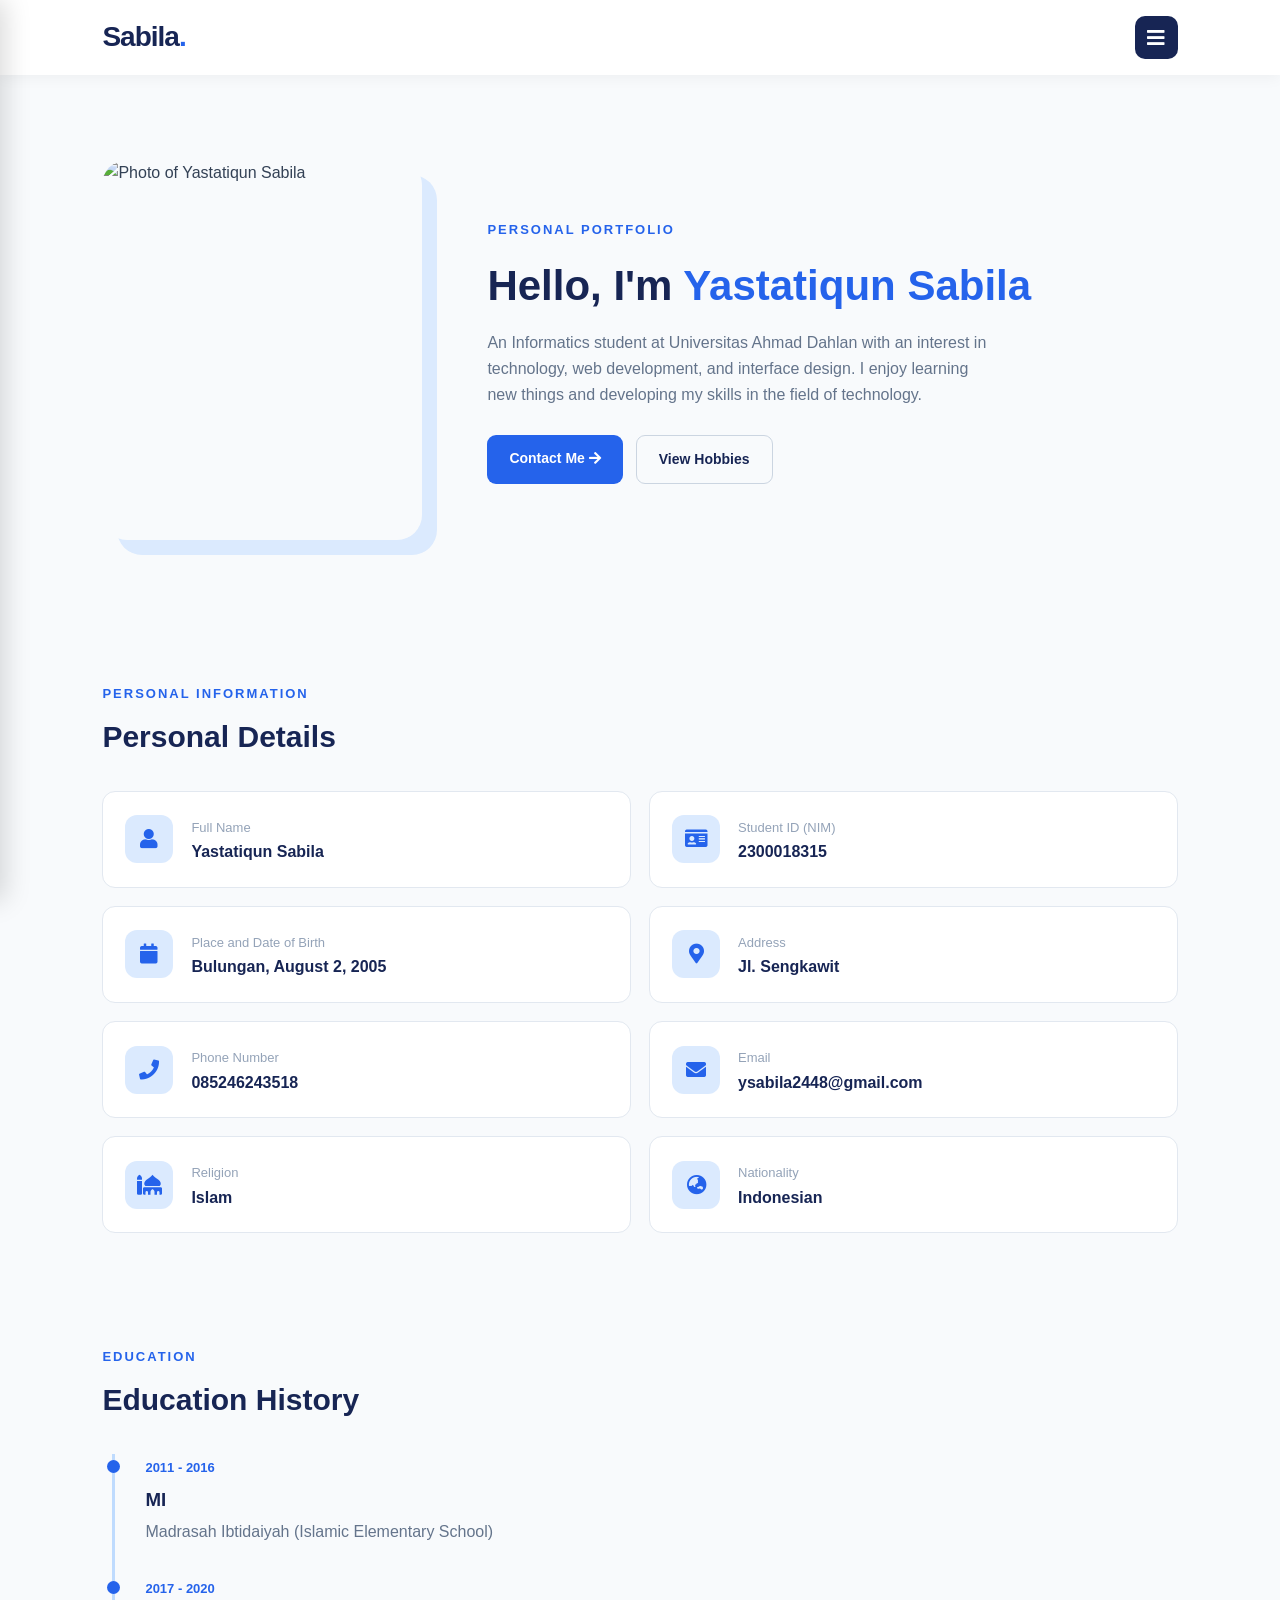
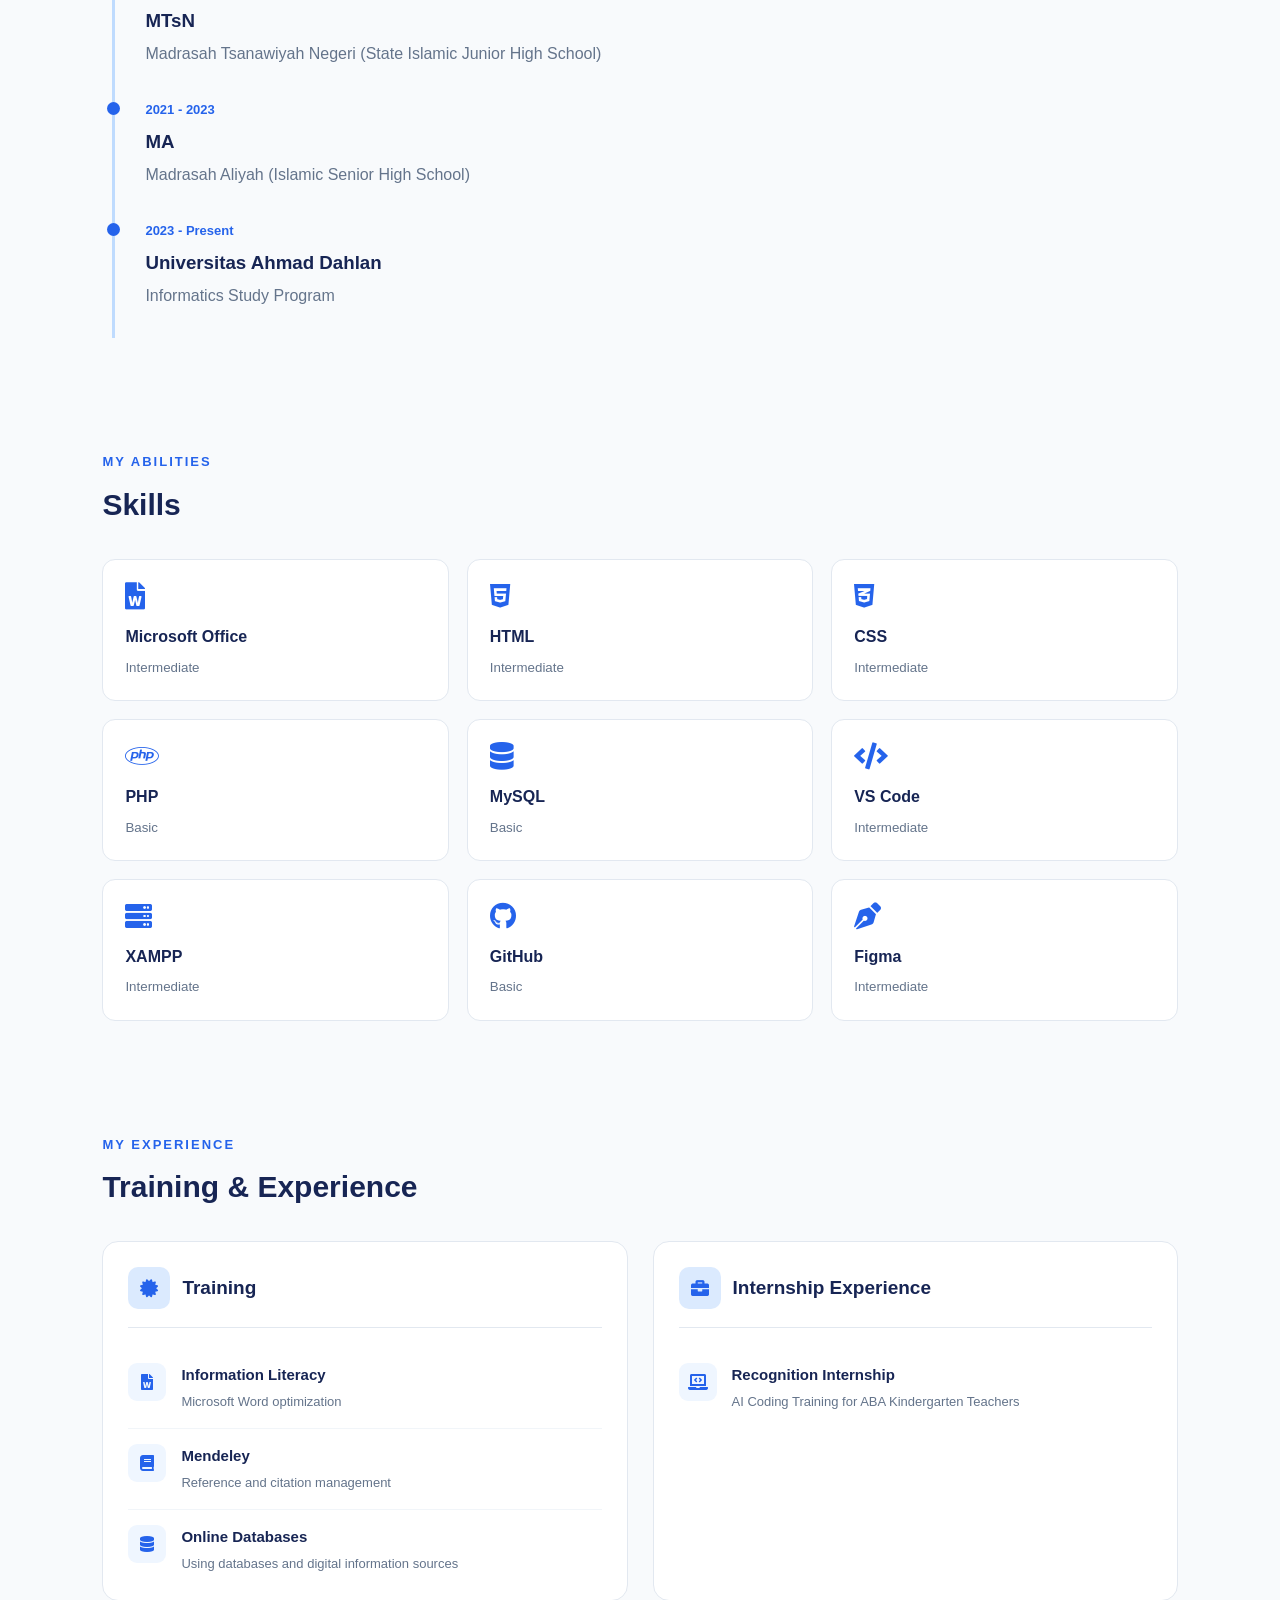
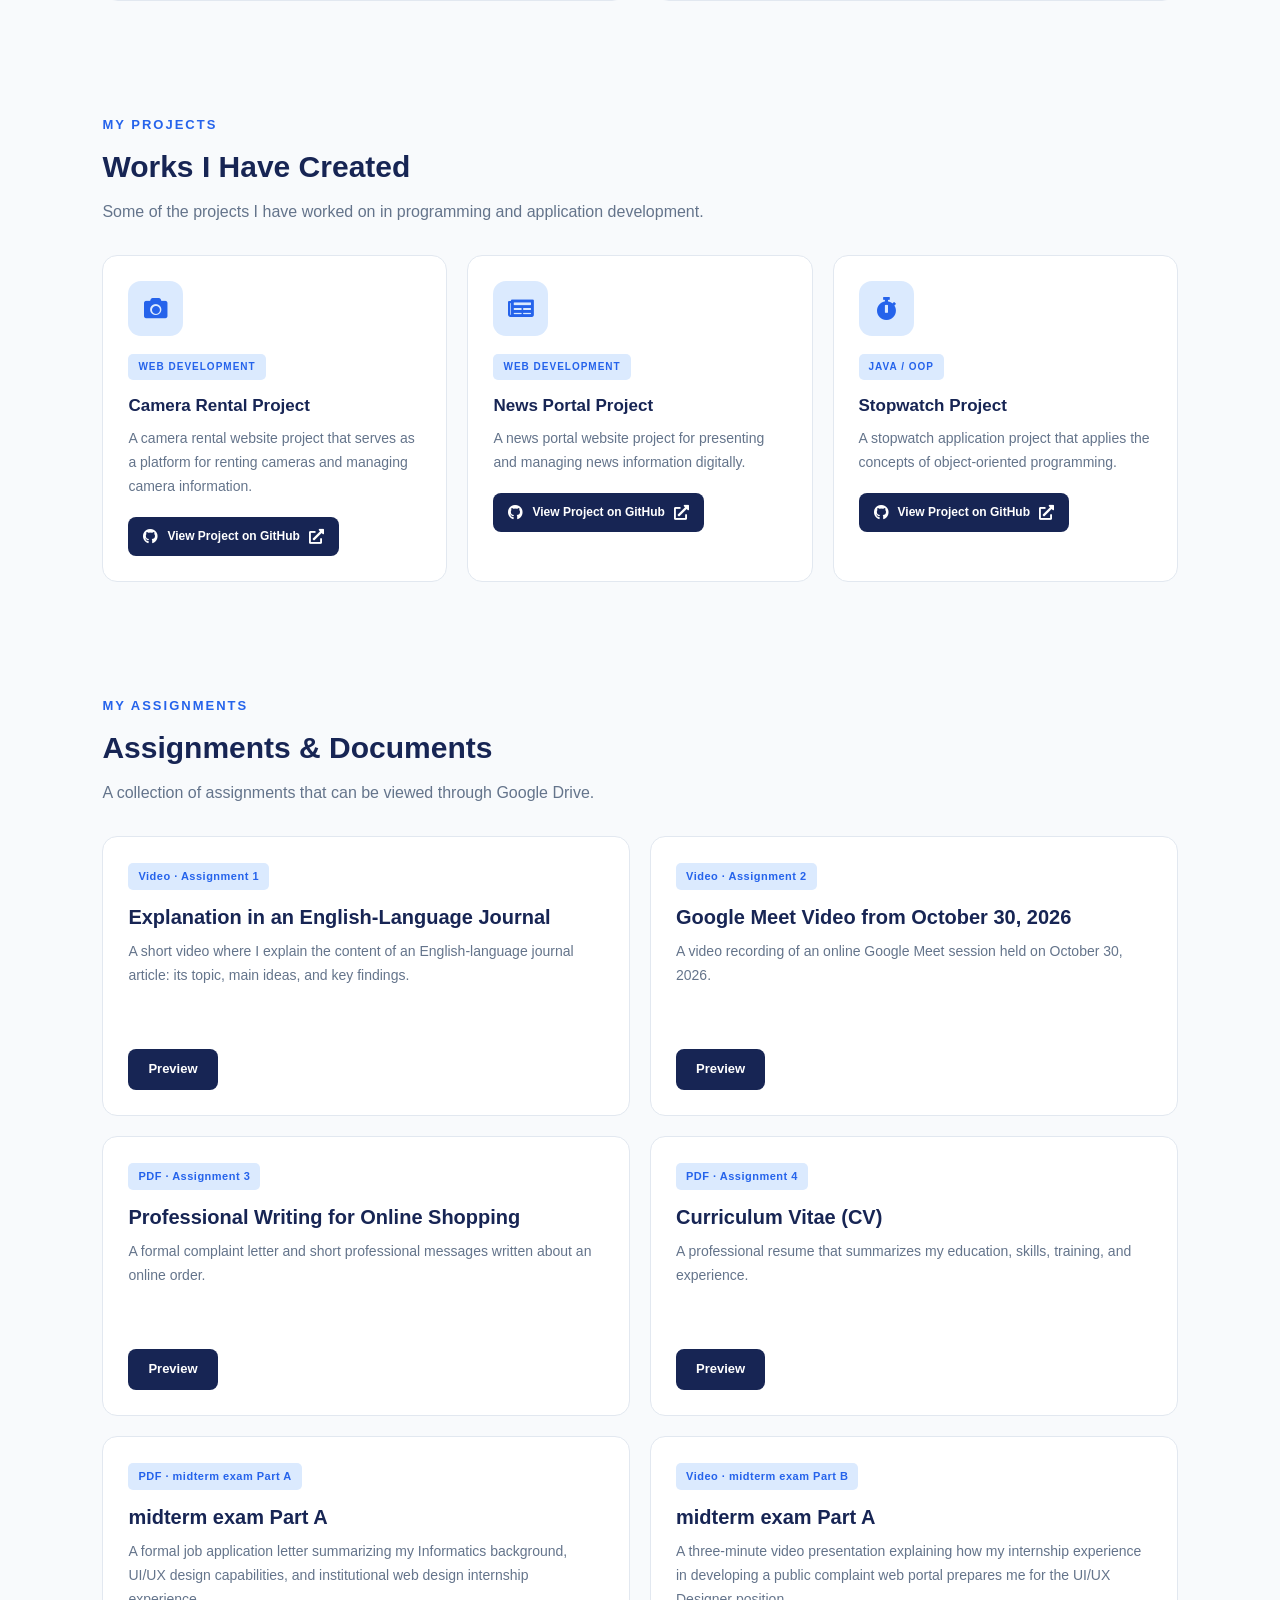
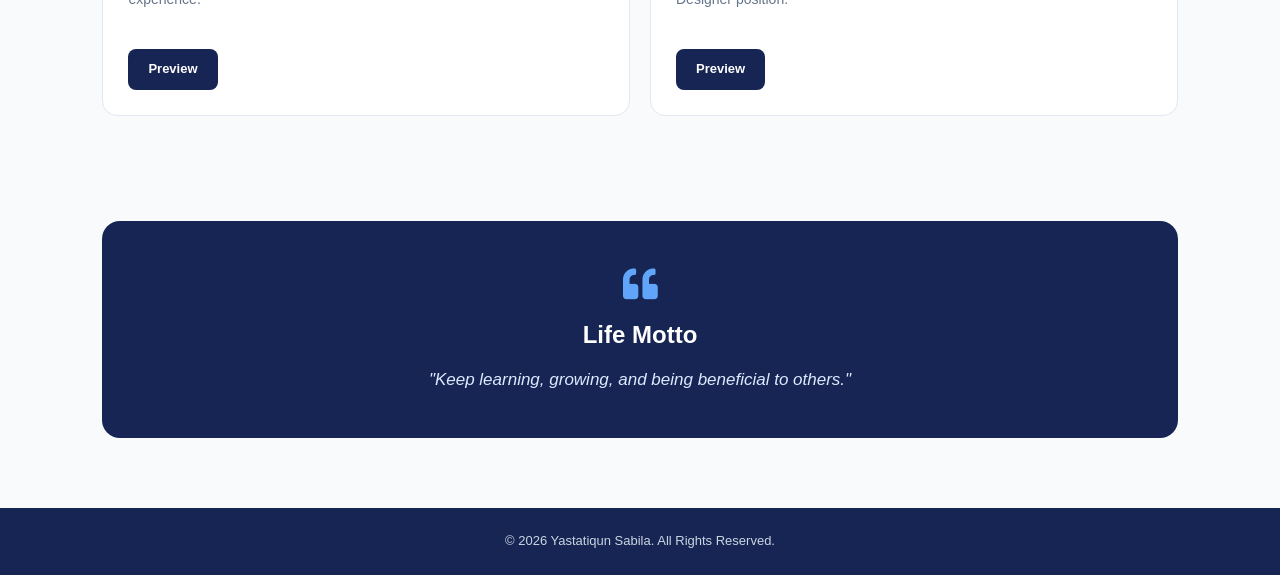
==== commit 2b96716e: "Update index.html" ====
--- a/index.html
+++ b/index.html
@@ -559,7 +559,37 @@
                         skills, training, and experience.
                     </p>
                 </div>
-                <a href="https://drive.google.com/file/d/1tky0fT6oRruVAYduVtKXbPenyPv5fInB/view?usp=drive_link"
+                <a href="https://drive.google.com/file/d/1AaENJs5_B5t8Zg3lzix9itOfSLxdwX0x/view?usp=sharing"
+                   target="_blank" rel="noopener noreferrer" class="drive-btn">
+                    Preview
+                </a>
+            </div>
+
+             <div class="drive-card">
+                <div class="drive-text">
+                    <small>PDF · midterm exam Part A</small>
+                    <h3>midterm exam Part A</h3>
+                    <p>
+                        A formal job application letter summarizing my Informatics background, UI/UX design capabilities, 
+                        and institutional web design internship experience.
+                    </p>
+                </div>
+                <a href="https://drive.google.com/file/d/1P7Bqq8BLIDp0ENHOy0fVNT9yZcVRi_um/view?usp=sharing"
+                   target="_blank" rel="noopener noreferrer" class="drive-btn">
+                    Preview
+                </a>
+            </div>
+
+             <div class="drive-card">
+                <div class="drive-text">
+                    <small>Video · midterm exam Part B</small>
+                    <h3>midterm exam Part A</h3>
+                    <p>
+                        A three-minute video presentation explaining how my internship experience 
+                        in developing a public complaint web portal prepares me for the UI/UX Designer position.
+                    </p>
+                </div>
+                <a href="https://drive.google.com/file/d/17NXBQkaoiu2JZRdThPD2lSE2OwHscVYx/view?usp=sharing"
                    target="_blank" rel="noopener noreferrer" class="drive-btn">
                     Preview
                 </a>
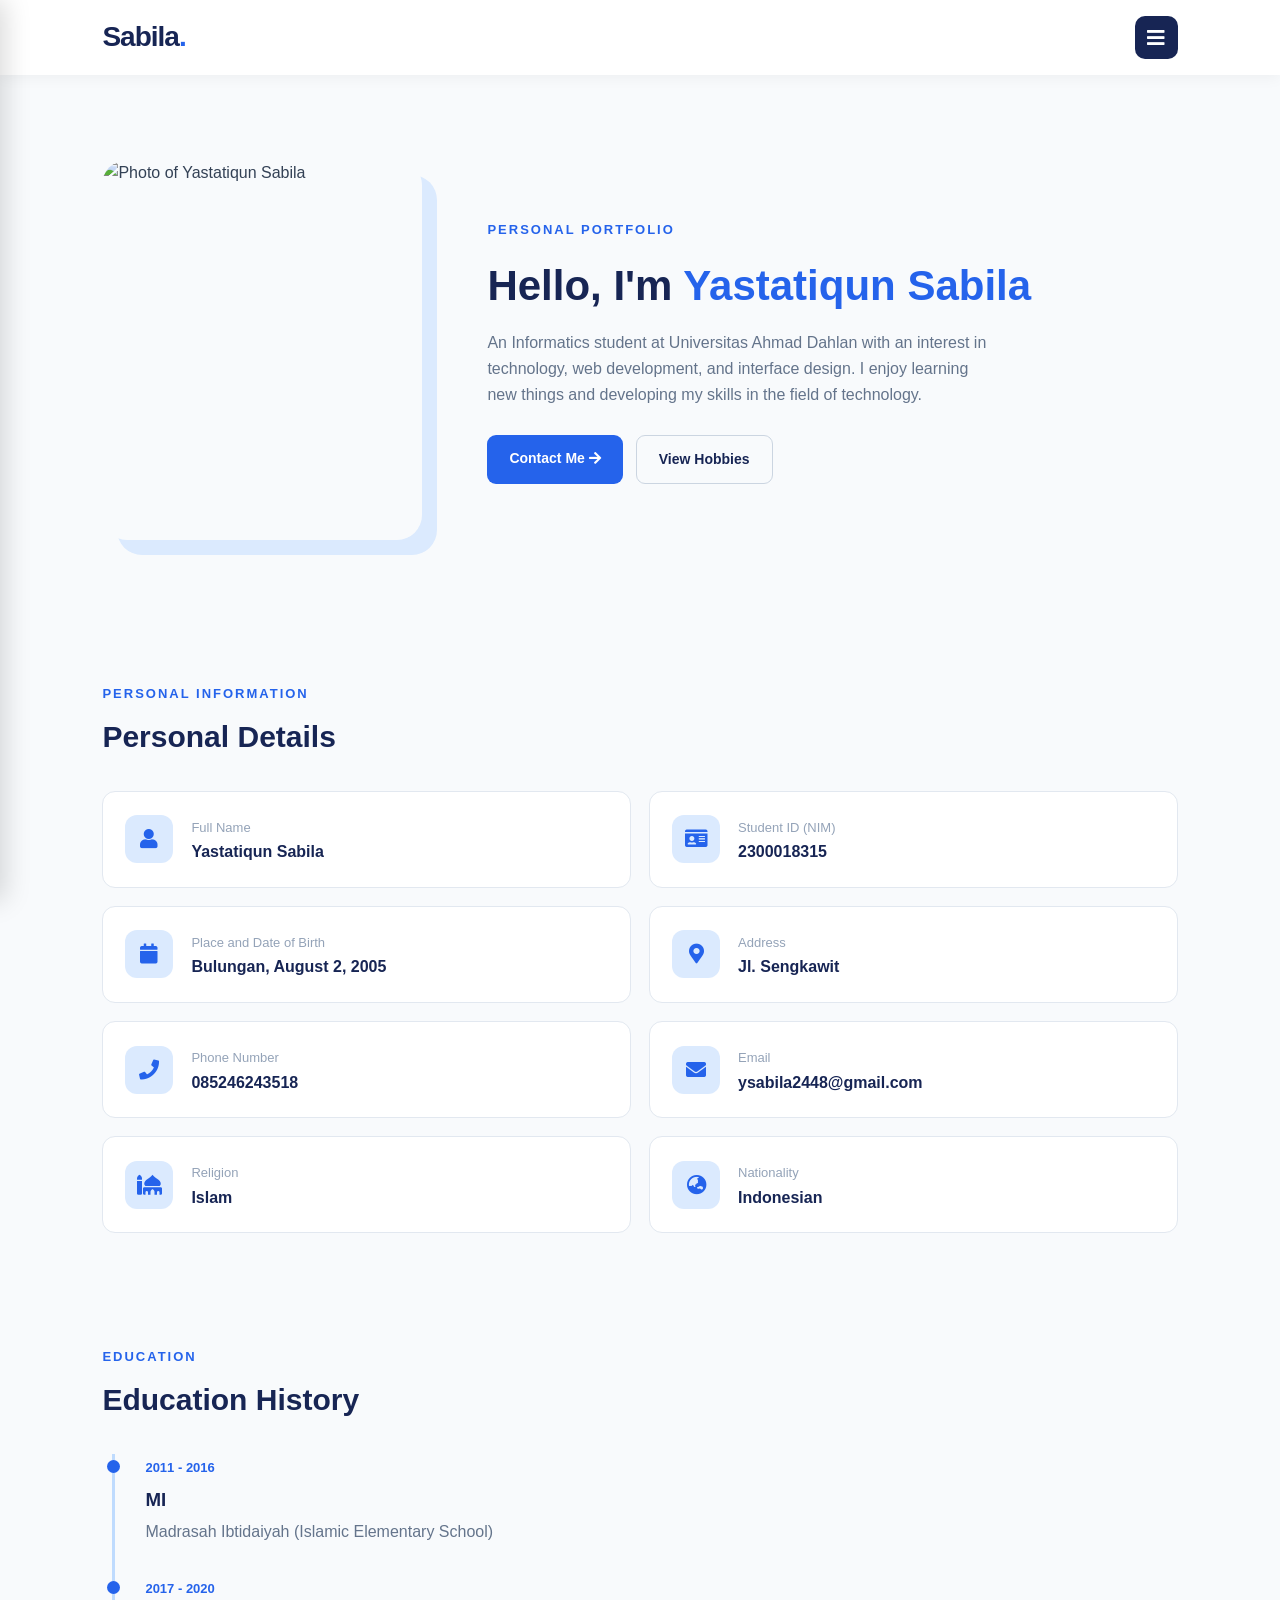
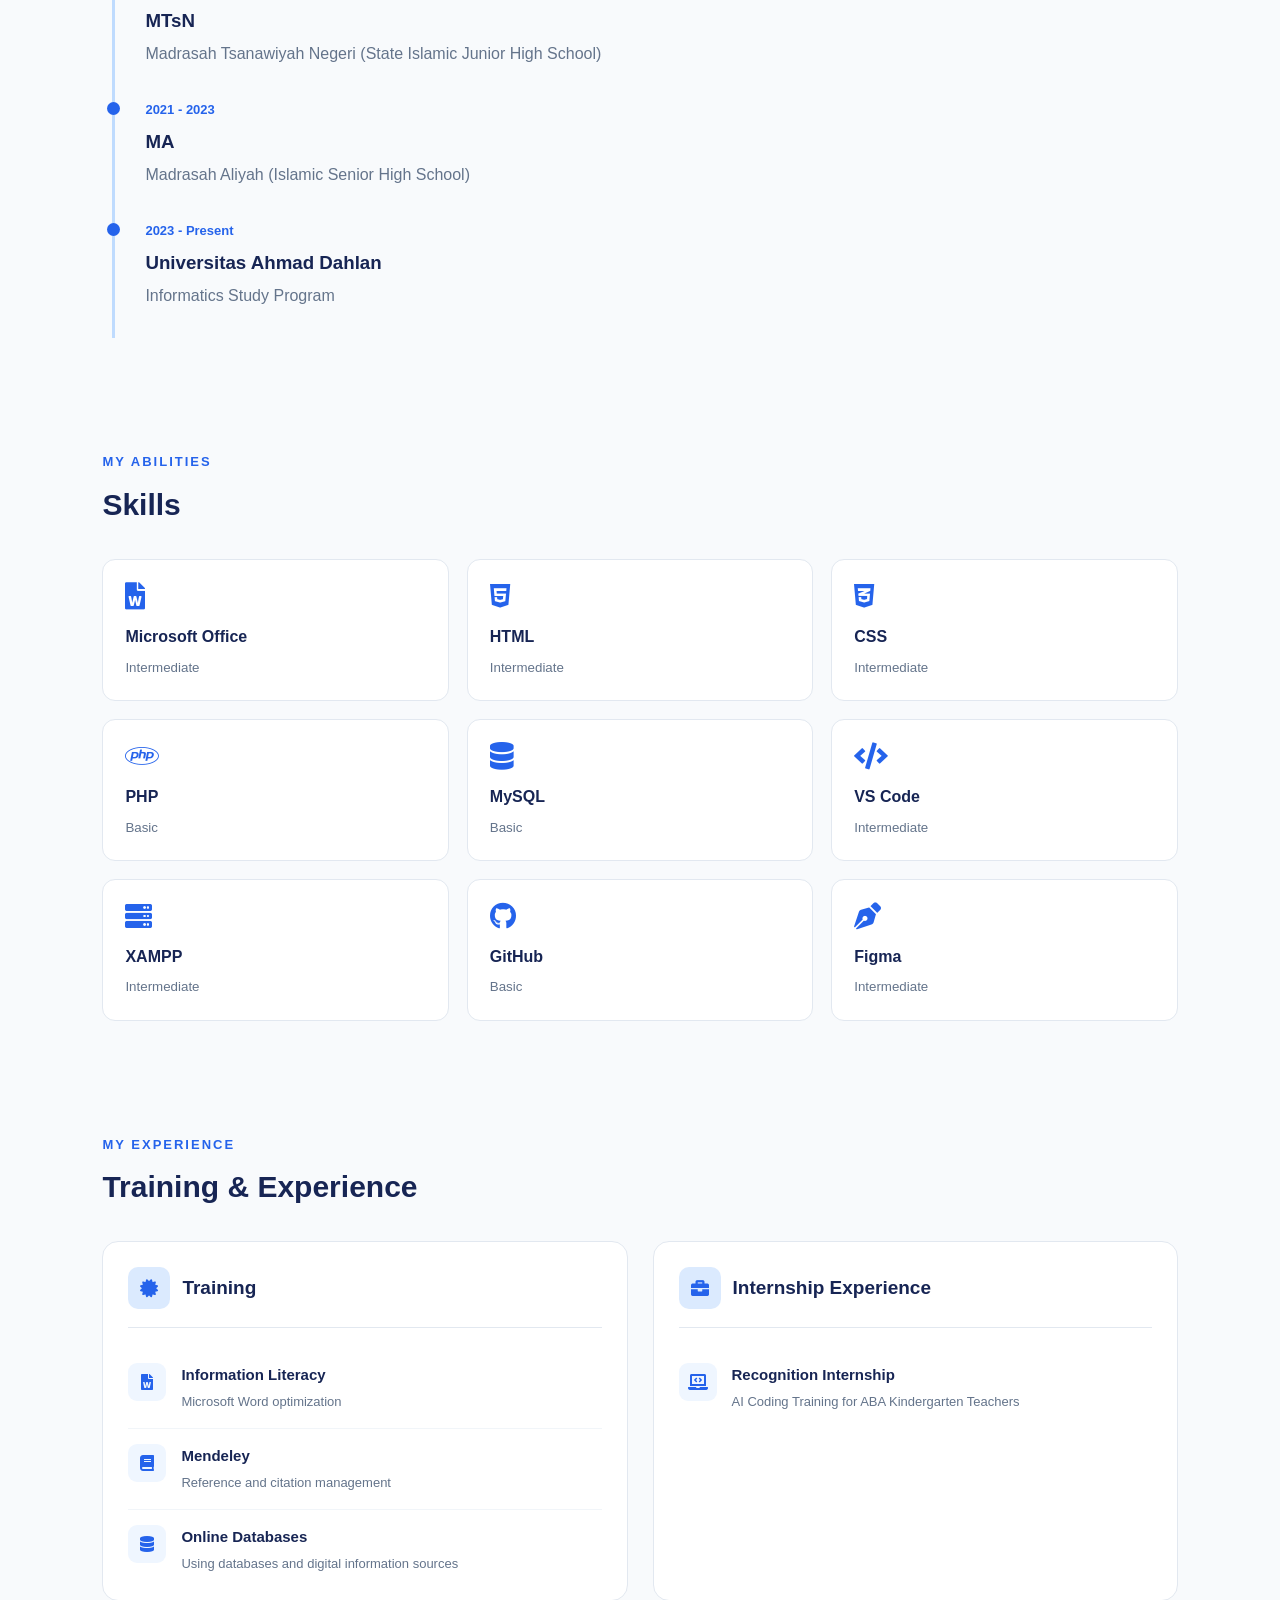
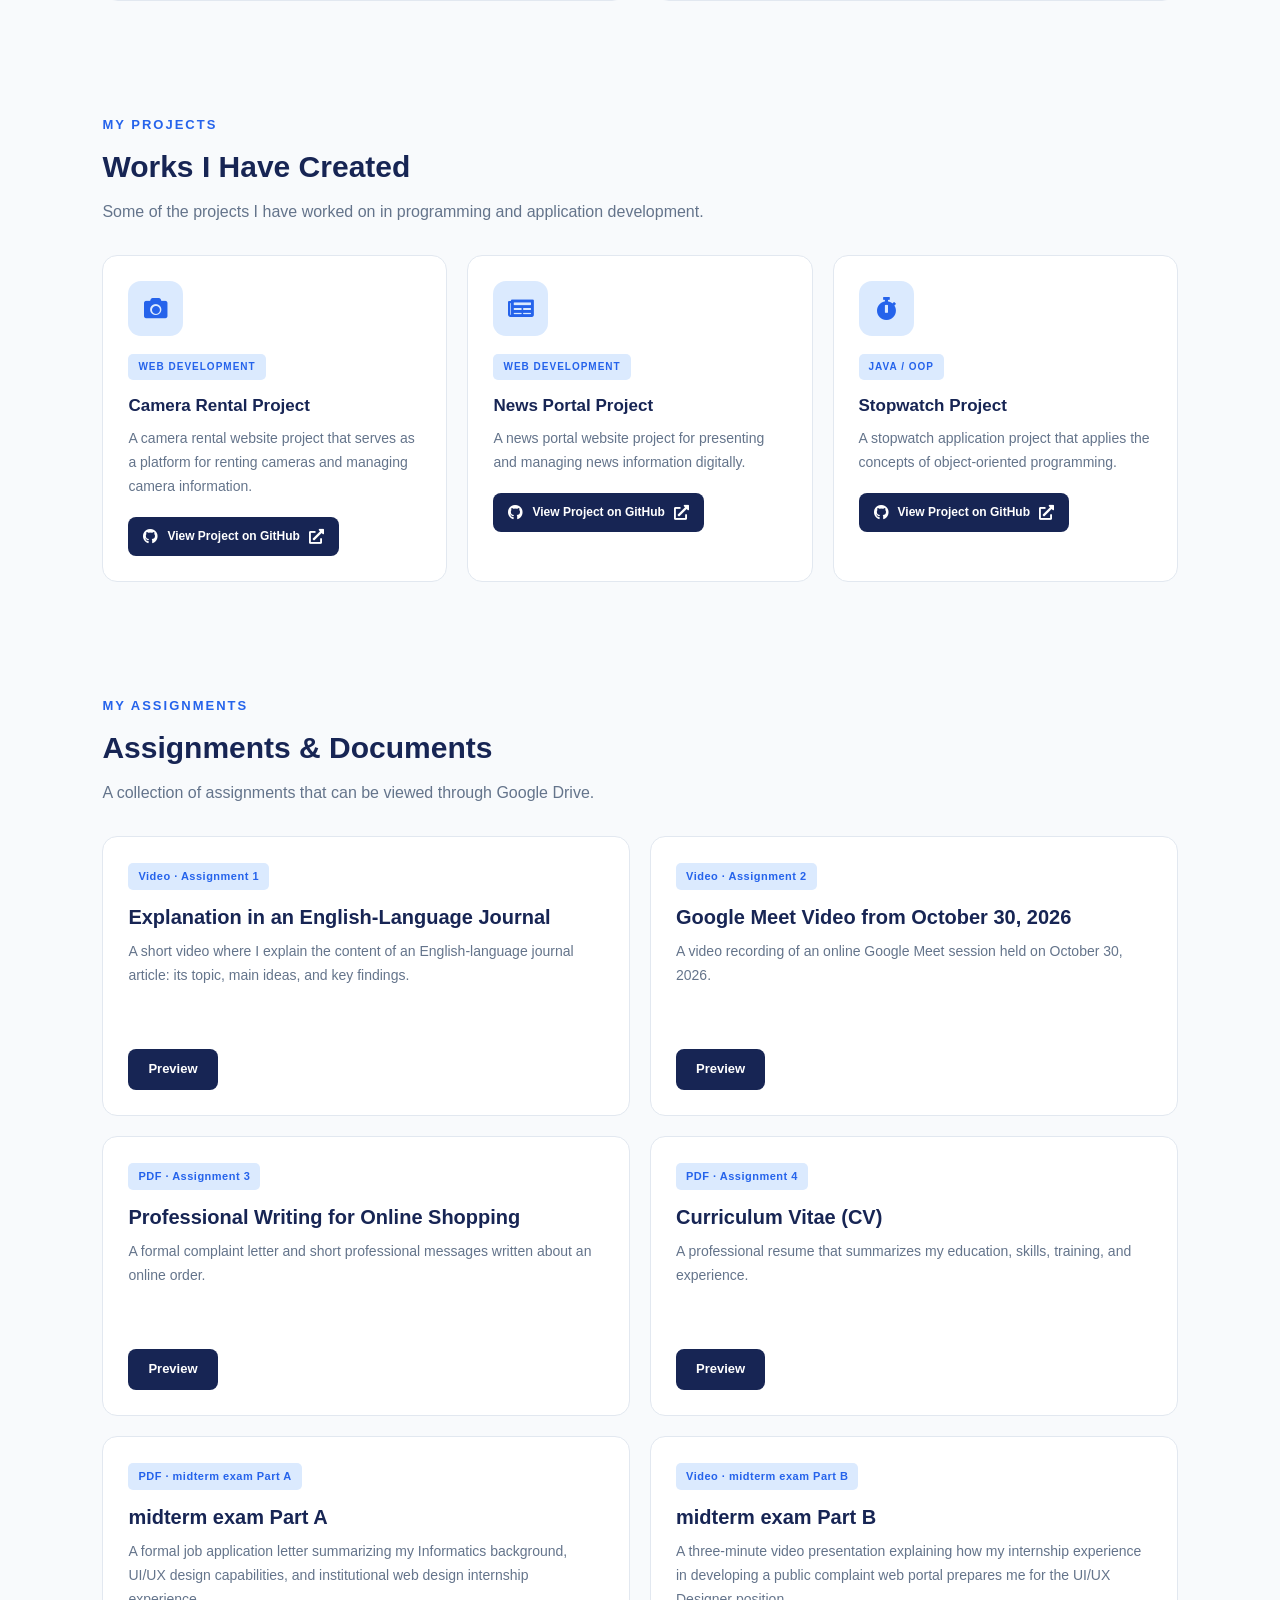
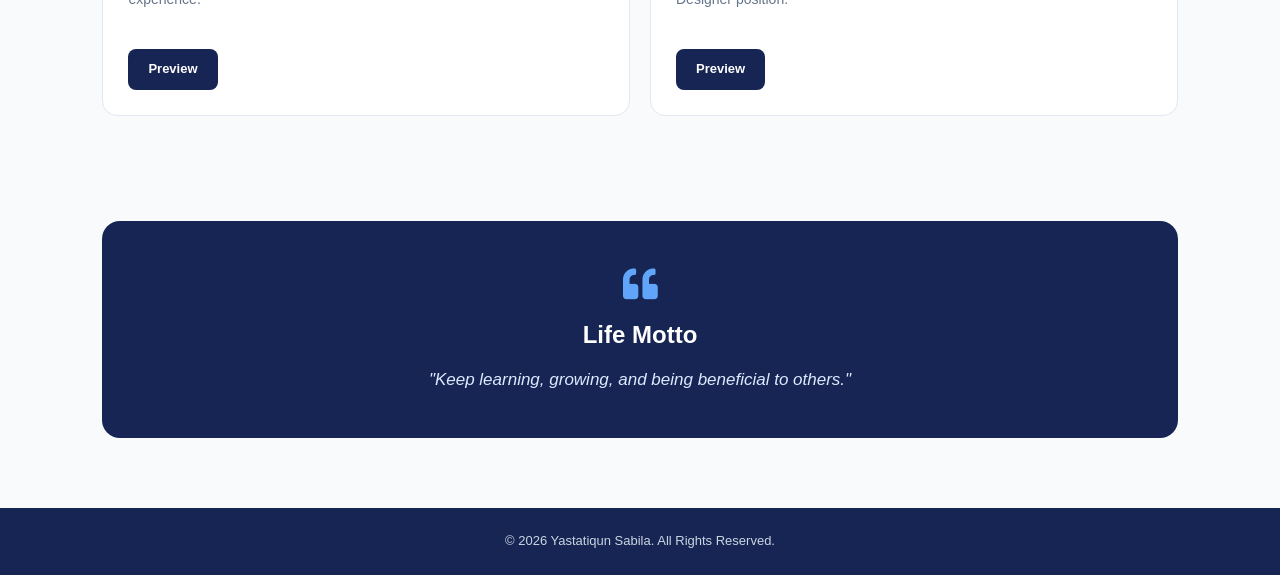
==== commit 7ba43b82: "Update index.html" ====
--- a/index.html
+++ b/index.html
@@ -583,7 +583,7 @@
              <div class="drive-card">
                 <div class="drive-text">
                     <small>Video · midterm exam Part B</small>
-                    <h3>midterm exam Part A</h3>
+                    <h3>midterm exam Part B</h3>
                     <p>
                         A three-minute video presentation explaining how my internship experience 
                         in developing a public complaint web portal prepares me for the UI/UX Designer position.
